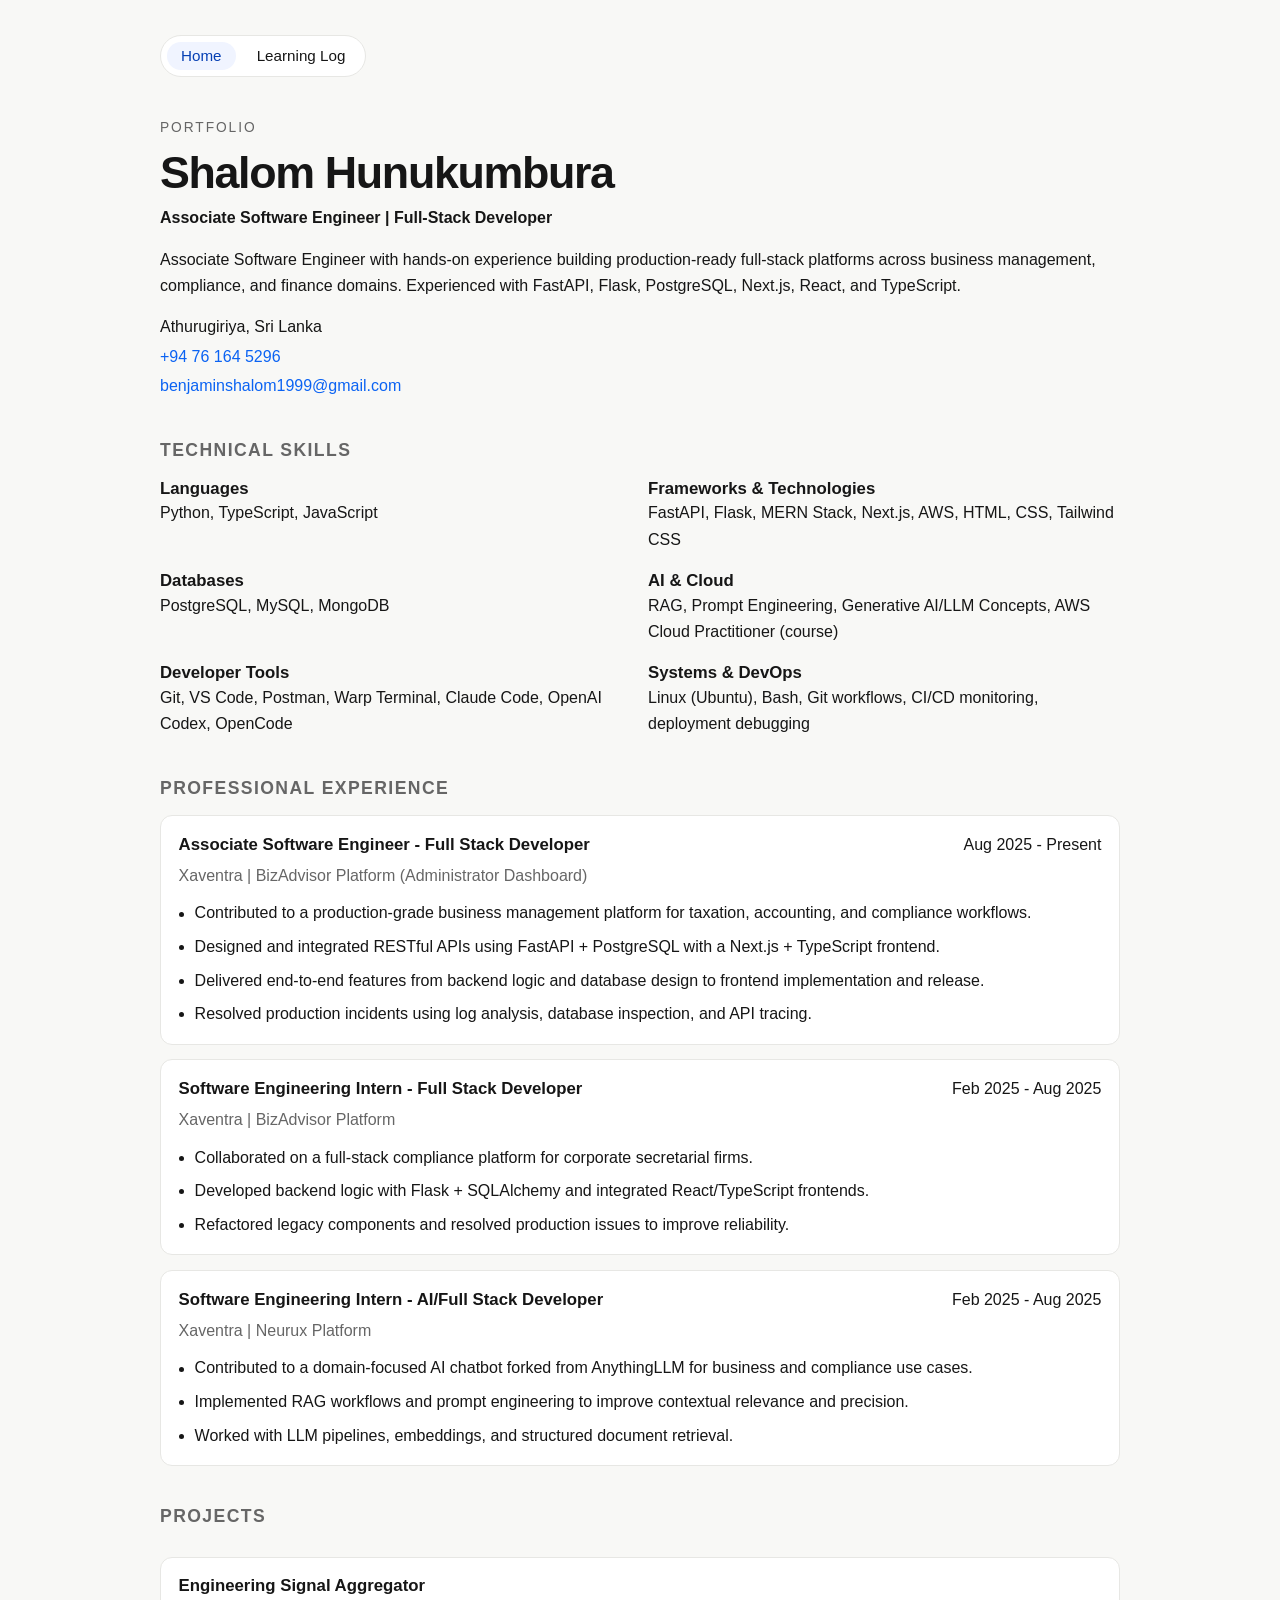
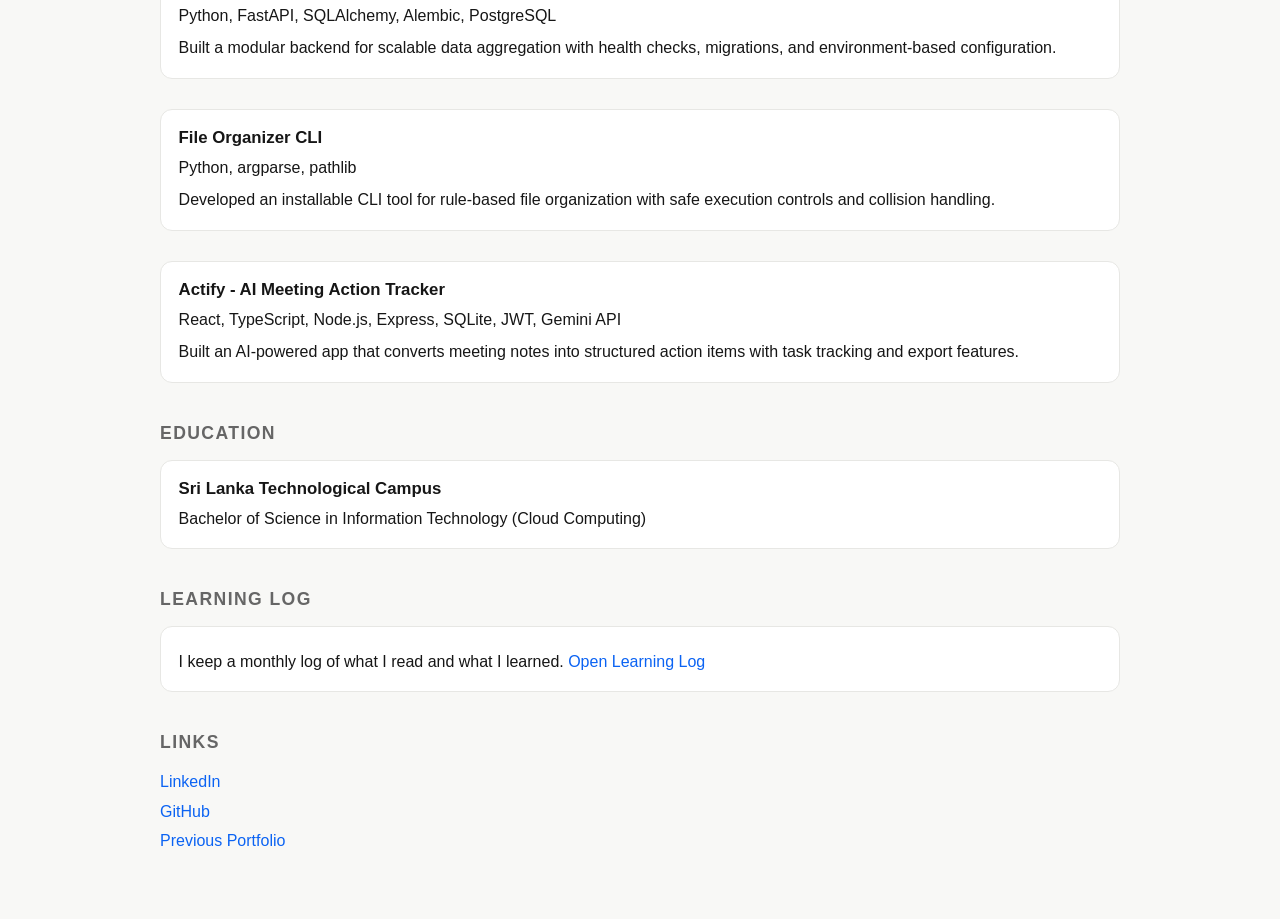
==== index.html @ 2b09c702 "adding logs" ====
<!doctype html>
<html lang="en">
  <head>
    <meta charset="UTF-8" />
    <meta name="viewport" content="width=device-width, initial-scale=1.0" />
    <title>Shalom Hunukumbura | Portfolio</title>
    <meta
      name="description"
      content="Portfolio of Shalom Hunukumbura, Associate Software Engineer focused on full-stack and AI-powered applications."
    />
    <link rel="stylesheet" href="styles.css" />
  </head>
  <body>
    <main class="container">
      <nav class="site-nav">
        <a href="index.html" aria-current="page">Home</a>
        <a href="learning-log.html">Learning Log</a>
      </nav>

      <header class="hero section">
        <p class="eyebrow">Portfolio</p>
        <h1>Shalom Hunukumbura</h1>
        <p class="subtitle">Associate Software Engineer | Full-Stack Developer</p>
        <p>
          Associate Software Engineer with hands-on experience building production-ready
          full-stack platforms across business management, compliance, and finance domains.
          Experienced with FastAPI, Flask, PostgreSQL, Next.js, React, and TypeScript.
        </p>
        <ul class="meta-list">
          <li>Athurugiriya, Sri Lanka</li>
          <li><a href="tel:+94761645296">+94 76 164 5296</a></li>
          <li><a href="mailto:benjaminshalom1999@gmail.com">benjaminshalom1999@gmail.com</a></li>
        </ul>
      </header>

      <section class="section">
        <h2>Technical Skills</h2>
        <div class="grid two-col">
          <article>
            <h3>Languages</h3>
            <p>Python, TypeScript, JavaScript</p>
          </article>
          <article>
            <h3>Frameworks & Technologies</h3>
            <p>FastAPI, Flask, MERN Stack, Next.js, AWS, HTML, CSS, Tailwind CSS</p>
          </article>
          <article>
            <h3>Databases</h3>
            <p>PostgreSQL, MySQL, MongoDB</p>
          </article>
          <article>
            <h3>AI & Cloud</h3>
            <p>RAG, Prompt Engineering, Generative AI/LLM Concepts, AWS Cloud Practitioner (course)</p>
          </article>
          <article>
            <h3>Developer Tools</h3>
            <p>Git, VS Code, Postman, Warp Terminal, Claude Code, OpenAI Codex, OpenCode</p>
          </article>
          <article>
            <h3>Systems & DevOps</h3>
            <p>Linux (Ubuntu), Bash, Git workflows, CI/CD monitoring, deployment debugging</p>
          </article>
        </div>
      </section>

      <section class="section">
        <h2>Professional Experience</h2>

        <article class="card">
          <div class="card-head">
            <h3>Associate Software Engineer - Full Stack Developer</h3>
            <p>Aug 2025 - Present</p>
          </div>
          <p class="company">Xaventra | BizAdvisor Platform (Administrator Dashboard)</p>
          <ul>
            <li>Contributed to a production-grade business management platform for taxation, accounting, and compliance workflows.</li>
            <li>Designed and integrated RESTful APIs using FastAPI + PostgreSQL with a Next.js + TypeScript frontend.</li>
            <li>Delivered end-to-end features from backend logic and database design to frontend implementation and release.</li>
            <li>Resolved production incidents using log analysis, database inspection, and API tracing.</li>
          </ul>
        </article>

        <article class="card">
          <div class="card-head">
            <h3>Software Engineering Intern - Full Stack Developer</h3>
            <p>Feb 2025 - Aug 2025</p>
          </div>
          <p class="company">Xaventra | BizAdvisor Platform</p>
          <ul>
            <li>Collaborated on a full-stack compliance platform for corporate secretarial firms.</li>
            <li>Developed backend logic with Flask + SQLAlchemy and integrated React/TypeScript frontends.</li>
            <li>Refactored legacy components and resolved production issues to improve reliability.</li>
          </ul>
        </article>

        <article class="card">
          <div class="card-head">
            <h3>Software Engineering Intern - AI/Full Stack Developer</h3>
            <p>Feb 2025 - Aug 2025</p>
          </div>
          <p class="company">Xaventra | Neurux Platform</p>
          <ul>
            <li>Contributed to a domain-focused AI chatbot forked from AnythingLLM for business and compliance use cases.</li>
            <li>Implemented RAG workflows and prompt engineering to improve contextual relevance and precision.</li>
            <li>Worked with LLM pipelines, embeddings, and structured document retrieval.</li>
          </ul>
        </article>
      </section>

      <section class="section">
        <h2>Projects</h2>
        <div class="card-grid">
          <article class="card compact">
            <h3>Engineering Signal Aggregator</h3>
            <p>Python, FastAPI, SQLAlchemy, Alembic, PostgreSQL</p>
            <p>Built a modular backend for scalable data aggregation with health checks, migrations, and environment-based configuration.</p>
          </article>
          <article class="card compact">
            <h3>File Organizer CLI</h3>
            <p>Python, argparse, pathlib</p>
            <p>Developed an installable CLI tool for rule-based file organization with safe execution controls and collision handling.</p>
          </article>
          <article class="card compact">
            <h3>Actify - AI Meeting Action Tracker</h3>
            <p>React, TypeScript, Node.js, Express, SQLite, JWT, Gemini API</p>
            <p>Built an AI-powered app that converts meeting notes into structured action items with task tracking and export features.</p>
          </article>
        </div>
      </section>

      <section class="section">
        <h2>Education</h2>
        <article class="card compact">
          <h3>Sri Lanka Technological Campus</h3>
          <p>Bachelor of Science in Information Technology (Cloud Computing)</p>
        </article>
      </section>

      <section class="section">
        <h2>Learning Log</h2>
        <article class="card compact">
          <p>
            I keep a monthly log of what I read and what I learned.
            <a href="learning-log.html">Open Learning Log</a>
          </p>
        </article>
      </section>

      <section class="section">
        <h2>Links</h2>
        <ul class="link-list">
          <li><a href="http://linkedin.com/in/shunukumbura" target="_blank" rel="noopener noreferrer">LinkedIn</a></li>
          <li><a href="https://github.com/ShalomHunukumbura" target="_blank" rel="noopener noreferrer">GitHub</a></li>
          <li><a href="https://portfolio-shalom-dev-wcz9.vercel.app/" target="_blank" rel="noopener noreferrer">Previous Portfolio</a></li>
        </ul>
      </section>
    </main>
  </body>
</html>
---- styles.css ----
:root {
  --bg: #f8f8f6;
  --surface: #ffffff;
  --text: #161616;
  --muted: #666666;
  --line: #e7e7e4;
  --accent: #0b63f3;
}

* {
  box-sizing: border-box;
}

html,
body {
  margin: 0;
  padding: 0;
  font-family: "Segoe UI", "Helvetica Neue", Arial, sans-serif;
  background: var(--bg);
  color: var(--text);
}

.container {
  width: min(960px, 92vw);
  margin: 0 auto;
  padding: 2.2rem 0 4rem;
}

.site-nav {
  display: flex;
  gap: 0.4rem;
  border: 1px solid var(--line);
  background: var(--surface);
  padding: 0.35rem;
  border-radius: 999px;
  width: fit-content;
}

.site-nav a {
  color: var(--text);
  text-decoration: none;
  font-size: 0.95rem;
  padding: 0.35rem 0.9rem;
  border-radius: 999px;
}

.site-nav a[aria-current="page"] {
  background: #f0f4ff;
  color: #053fb4;
}

.section {
  margin-top: 2.5rem;
}

h1,
h2,
h3,
p,
ul {
  margin: 0;
}

h1 {
  font-size: clamp(1.8rem, 4.5vw, 2.8rem);
  letter-spacing: -0.03em;
}

h2 {
  font-size: 1.1rem;
  text-transform: uppercase;
  letter-spacing: 0.08em;
  color: var(--muted);
  margin-bottom: 1rem;
}

h3 {
  font-size: 1.05rem;
  line-height: 1.4;
}

p,
li {
  font-size: 1rem;
  line-height: 1.65;
}

a {
  color: var(--accent);
  text-decoration: none;
}

a:hover {
  text-decoration: underline;
}

.eyebrow {
  font-size: 0.86rem;
  text-transform: uppercase;
  letter-spacing: 0.14em;
  color: var(--muted);
  margin-bottom: 0.5rem;
}

.subtitle {
  font-weight: 600;
  margin-top: 0.4rem;
  margin-bottom: 1rem;
}

.meta-list,
.link-list,
.card ul {
  list-style: none;
  padding: 0;
  margin-top: 0.9rem;
}

.meta-list li,
.link-list li {
  margin-top: 0.2rem;
}

.grid {
  display: grid;
  gap: 1rem;
}

.two-col {
  grid-template-columns: repeat(2, minmax(0, 1fr));
}

.card-grid {
  display: grid;
  gap: 1rem;
}

.card {
  background: var(--surface);
  border: 1px solid var(--line);
  border-radius: 12px;
  padding: 1rem 1.1rem;
  margin-top: 0.9rem;
}

.card.compact p {
  margin-top: 0.35rem;
}

.card-head {
  display: flex;
  justify-content: space-between;
  gap: 1rem;
  align-items: baseline;
  flex-wrap: wrap;
}

.company {
  color: var(--muted);
  margin-top: 0.3rem;
}

.card ul {
  margin-top: 0.7rem;
}

.card li {
  position: relative;
  padding-left: 1rem;
  margin-top: 0.45rem;
}

.card li::before {
  content: "";
  width: 5px;
  height: 5px;
  border-radius: 50%;
  background: var(--text);
  position: absolute;
  left: 0;
  top: 0.7em;
}

.log-block {
  margin-top: 0.8rem;
}

.log-title {
  color: var(--muted);
  font-size: 0.92rem;
  letter-spacing: 0.03em;
  text-transform: uppercase;
}

.log-list {
  margin-top: 0.4rem;
  list-style: none;
  padding: 0;
}

.log-list li {
  margin-top: 0.4rem;
}

@media (max-width: 700px) {
  .container {
    padding-top: 1.5rem;
  }

  .two-col {
    grid-template-columns: 1fr;
  }

  .card-head {
    flex-direction: column;
    gap: 0.2rem;
  }

  .site-nav {
    width: 100%;
    border-radius: 12px;
  }

  .site-nav a {
    width: 100%;
    text-align: center;
  }
}
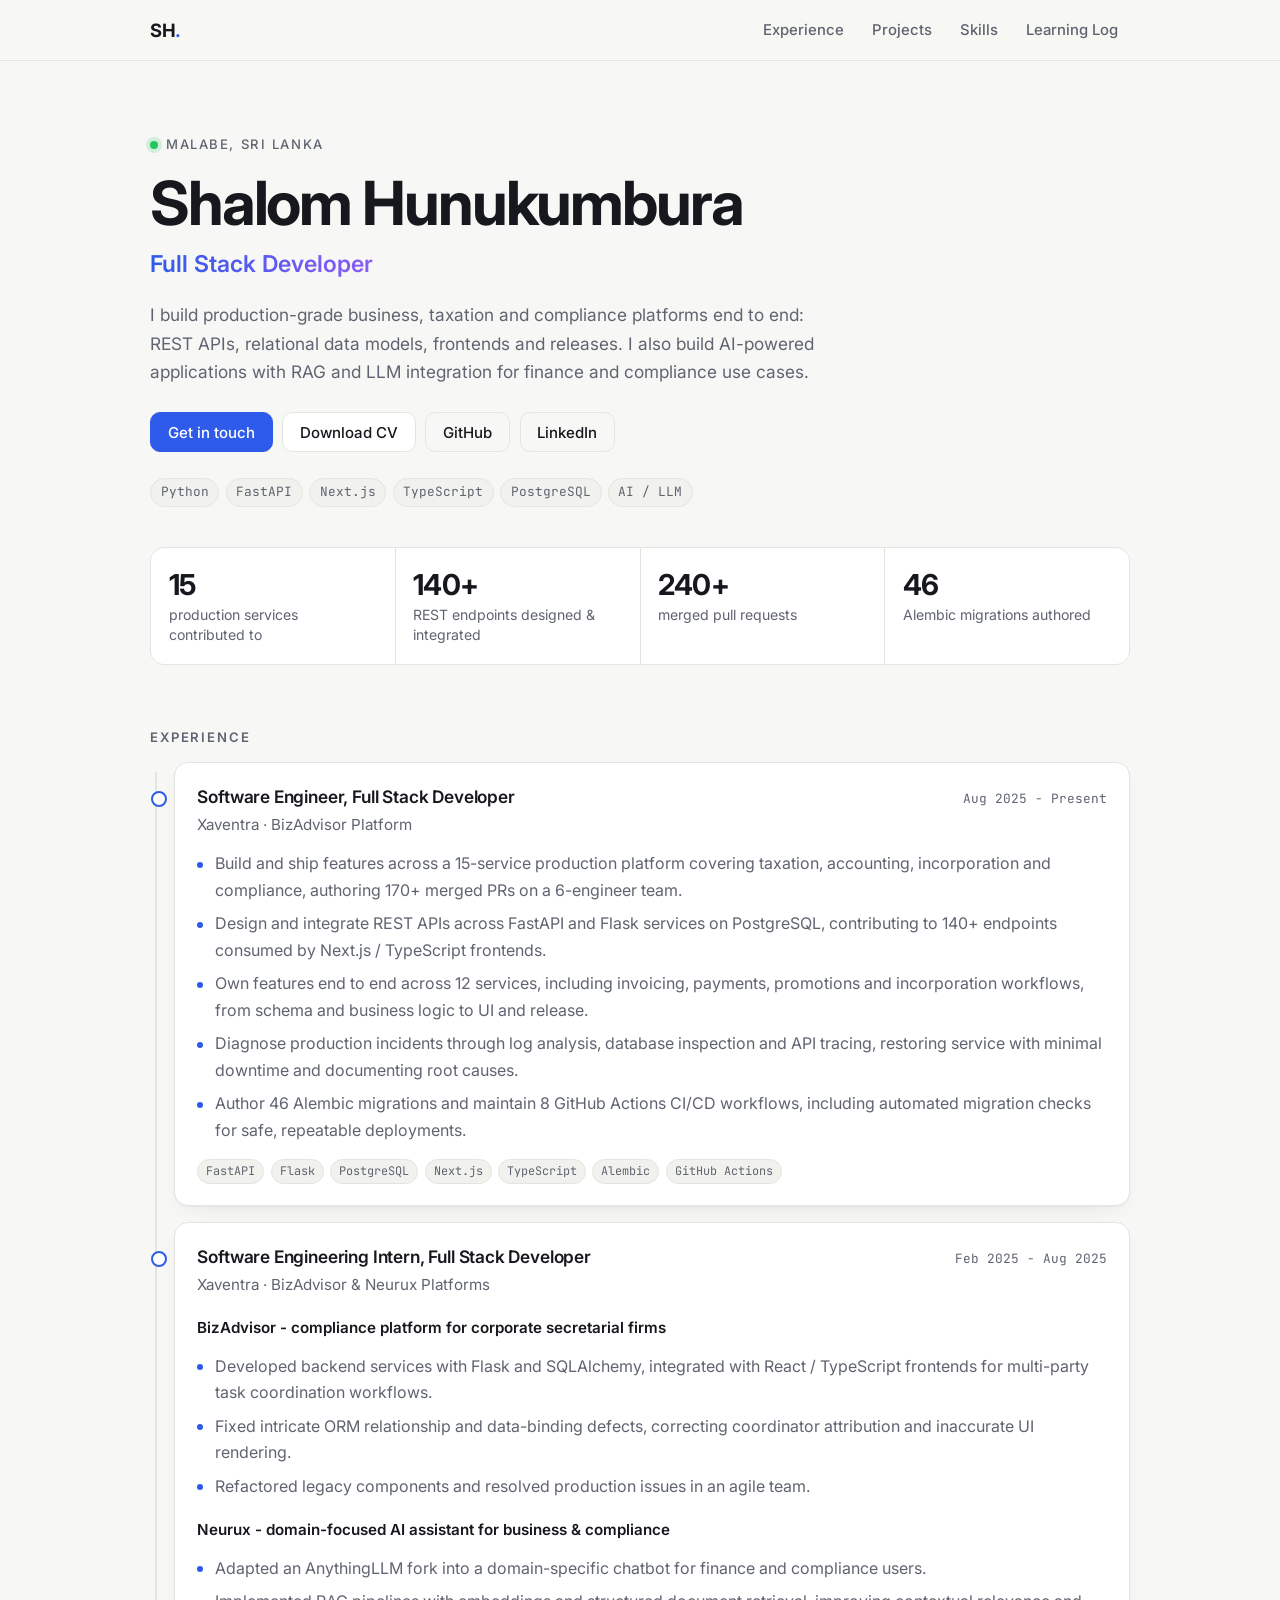
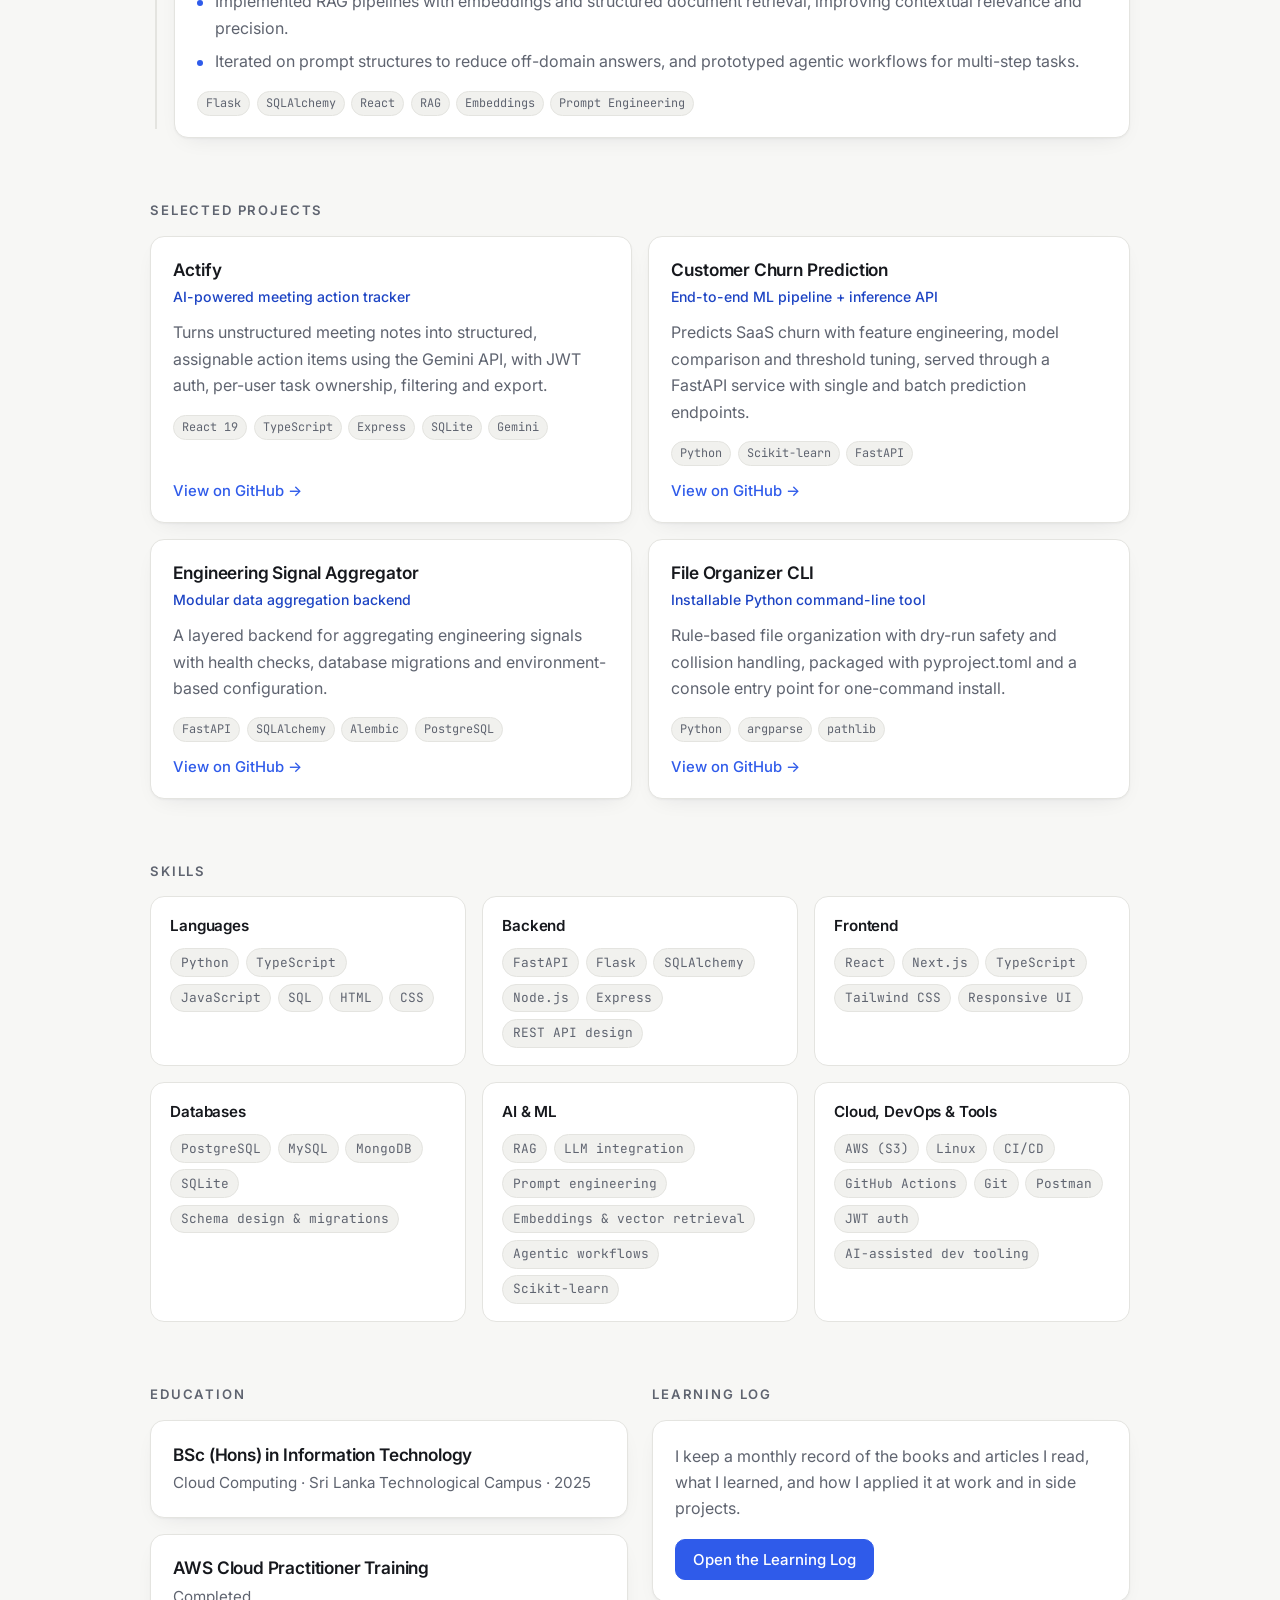
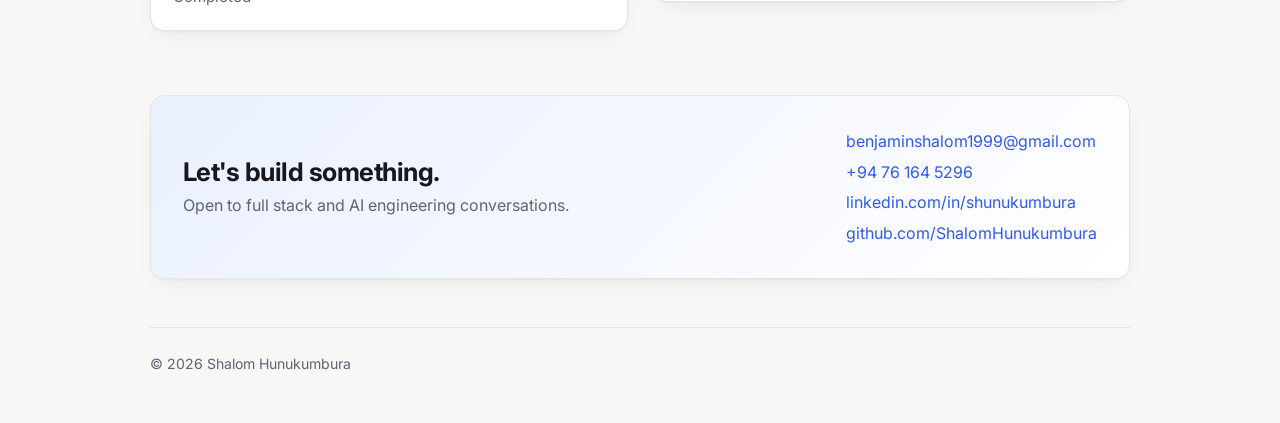
==== commit 05503de8: "Redesign portfolio, update CV details and learning log" ====
--- a/index.html
+++ b/index.html
@@ -3,157 +3,231 @@
   <head>
     <meta charset="UTF-8" />
     <meta name="viewport" content="width=device-width, initial-scale=1.0" />
-    <title>Shalom Hunukumbura | Portfolio</title>
+    <title>Shalom Hunukumbura | Full Stack Developer</title>
     <meta
       name="description"
-      content="Portfolio of Shalom Hunukumbura, Associate Software Engineer focused on full-stack and AI-powered applications."
+      content="Portfolio of Shalom Hunukumbura, Full Stack Developer building production platforms and AI-powered applications with Python, FastAPI, Next.js and TypeScript."
+    />
+    <link rel="preconnect" href="https://fonts.googleapis.com" />
+    <link rel="preconnect" href="https://fonts.gstatic.com" crossorigin />
+    <link
+      href="https://fonts.googleapis.com/css2?family=Inter:wght@400;500;600;700&family=JetBrains+Mono:wght@400;500&display=swap"
+      rel="stylesheet"
     />
     <link rel="stylesheet" href="styles.css" />
   </head>
   <body>
+    <header class="topbar">
+      <div class="container topbar-inner">
+        <a class="brand" href="index.html">SH<span>.</span></a>
+        <nav class="site-nav" aria-label="Primary">
+          <a href="#experience">Experience</a>
+          <a href="#projects">Projects</a>
+          <a href="#skills">Skills</a>
+          <a href="learning-log.html">Learning Log</a>
+        </nav>
+      </div>
+    </header>
+
     <main class="container">
-      <nav class="site-nav">
-        <a href="index.html" aria-current="page">Home</a>
-        <a href="learning-log.html">Learning Log</a>
-      </nav>
-
-      <header class="hero section">
-        <p class="eyebrow">Portfolio</p>
+      <section class="hero">
+        <p class="eyebrow"><span class="status-dot" aria-hidden="true"></span>Malabe, Sri Lanka</p>
         <h1>Shalom Hunukumbura</h1>
-        <p class="subtitle">Associate Software Engineer | Full-Stack Developer</p>
-        <p>
-          Associate Software Engineer with hands-on experience building production-ready
-          full-stack platforms across business management, compliance, and finance domains.
-          Experienced with FastAPI, Flask, PostgreSQL, Next.js, React, and TypeScript.
+        <p class="role">Full Stack Developer</p>
+        <p class="lead">
+          I build production-grade business, taxation and compliance platforms end to end:
+          REST APIs, relational data models, frontends and releases. I also build AI-powered
+          applications with RAG and LLM integration for finance and compliance use cases.
         </p>
-        <ul class="meta-list">
-          <li>Athurugiriya, Sri Lanka</li>
+        <div class="hero-actions">
+          <a class="btn btn-primary" href="mailto:benjaminshalom1999@gmail.com">Get in touch</a>
+          <a class="btn" href="shalom_hunukumbura_resume.pdf" target="_blank" rel="noopener">Download CV</a>
+          <a class="btn btn-ghost" href="https://github.com/ShalomHunukumbura" target="_blank" rel="noopener noreferrer">GitHub</a>
+          <a class="btn btn-ghost" href="https://linkedin.com/in/shunukumbura" target="_blank" rel="noopener noreferrer">LinkedIn</a>
+        </div>
+        <ul class="tag-list hero-stack" aria-label="Core stack">
+          <li>Python</li>
+          <li>FastAPI</li>
+          <li>Next.js</li>
+          <li>TypeScript</li>
+          <li>PostgreSQL</li>
+          <li>AI / LLM</li>
+        </ul>
+      </section>
+
+      <section class="stats" aria-label="Highlights">
+        <div class="stat"><strong>15</strong><span>production services contributed to</span></div>
+        <div class="stat"><strong>140+</strong><span>REST endpoints designed &amp; integrated</span></div>
+        <div class="stat"><strong>240+</strong><span>merged pull requests</span></div>
+        <div class="stat"><strong>46</strong><span>Alembic migrations authored</span></div>
+      </section>
+
+      <section class="section" id="experience">
+        <h2 class="section-title">Experience</h2>
+
+        <div class="timeline">
+          <article class="card timeline-item">
+            <div class="card-head">
+              <div>
+                <h3>Software Engineer, Full Stack Developer</h3>
+                <p class="company">Xaventra · BizAdvisor Platform</p>
+              </div>
+              <p class="date">Aug 2025 - Present</p>
+            </div>
+            <ul class="bullets">
+              <li>Build and ship features across a 15-service production platform covering taxation, accounting, incorporation and compliance, authoring 170+ merged PRs on a 6-engineer team.</li>
+              <li>Design and integrate REST APIs across FastAPI and Flask services on PostgreSQL, contributing to 140+ endpoints consumed by Next.js / TypeScript frontends.</li>
+              <li>Own features end to end across 12 services, including invoicing, payments, promotions and incorporation workflows, from schema and business logic to UI and release.</li>
+              <li>Diagnose production incidents through log analysis, database inspection and API tracing, restoring service with minimal downtime and documenting root causes.</li>
+              <li>Author 46 Alembic migrations and maintain 8 GitHub Actions CI/CD workflows, including automated migration checks for safe, repeatable deployments.</li>
+            </ul>
+            <ul class="tag-list small">
+              <li>FastAPI</li><li>Flask</li><li>PostgreSQL</li><li>Next.js</li><li>TypeScript</li><li>Alembic</li><li>GitHub Actions</li>
+            </ul>
+          </article>
+
+          <article class="card timeline-item">
+            <div class="card-head">
+              <div>
+                <h3>Software Engineering Intern, Full Stack Developer</h3>
+                <p class="company">Xaventra · BizAdvisor &amp; Neurux Platforms</p>
+              </div>
+              <p class="date">Feb 2025 - Aug 2025</p>
+            </div>
+            <p class="sub-head">BizAdvisor - compliance platform for corporate secretarial firms</p>
+            <ul class="bullets">
+              <li>Developed backend services with Flask and SQLAlchemy, integrated with React / TypeScript frontends for multi-party task coordination workflows.</li>
+              <li>Fixed intricate ORM relationship and data-binding defects, correcting coordinator attribution and inaccurate UI rendering.</li>
+              <li>Refactored legacy components and resolved production issues in an agile team.</li>
+            </ul>
+            <p class="sub-head">Neurux - domain-focused AI assistant for business &amp; compliance</p>
+            <ul class="bullets">
+              <li>Adapted an AnythingLLM fork into a domain-specific chatbot for finance and compliance users.</li>
+              <li>Implemented RAG pipelines with embeddings and structured document retrieval, improving contextual relevance and precision.</li>
+              <li>Iterated on prompt structures to reduce off-domain answers, and prototyped agentic workflows for multi-step tasks.</li>
+            </ul>
+            <ul class="tag-list small">
+              <li>Flask</li><li>SQLAlchemy</li><li>React</li><li>RAG</li><li>Embeddings</li><li>Prompt Engineering</li>
+            </ul>
+          </article>
+        </div>
+      </section>
+
+      <section class="section" id="projects">
+        <h2 class="section-title">Selected Projects</h2>
+        <div class="project-grid">
+          <article class="card project">
+            <h3>Actify</h3>
+            <p class="project-kicker">AI-powered meeting action tracker</p>
+            <p>Turns unstructured meeting notes into structured, assignable action items using the Gemini API, with JWT auth, per-user task ownership, filtering and export.</p>
+            <ul class="tag-list small">
+              <li>React 19</li><li>TypeScript</li><li>Express</li><li>SQLite</li><li>Gemini</li>
+            </ul>
+            <a class="project-link" href="https://github.com/ShalomHunukumbura/actify" target="_blank" rel="noopener noreferrer">View on GitHub →</a>
+          </article>
+
+          <article class="card project">
+            <h3>Customer Churn Prediction</h3>
+            <p class="project-kicker">End-to-end ML pipeline + inference API</p>
+            <p>Predicts SaaS churn with feature engineering, model comparison and threshold tuning, served through a FastAPI service with single and batch prediction endpoints.</p>
+            <ul class="tag-list small">
+              <li>Python</li><li>Scikit-learn</li><li>FastAPI</li>
+            </ul>
+            <a class="project-link" href="https://github.com/ShalomHunukumbura/customer-churn-prediction" target="_blank" rel="noopener noreferrer">View on GitHub →</a>
+          </article>
+
+          <article class="card project">
+            <h3>Engineering Signal Aggregator</h3>
+            <p class="project-kicker">Modular data aggregation backend</p>
+            <p>A layered backend for aggregating engineering signals with health checks, database migrations and environment-based configuration.</p>
+            <ul class="tag-list small">
+              <li>FastAPI</li><li>SQLAlchemy</li><li>Alembic</li><li>PostgreSQL</li>
+            </ul>
+            <a class="project-link" href="https://github.com/ShalomHunukumbura/engineering-signal-aggregator" target="_blank" rel="noopener noreferrer">View on GitHub →</a>
+          </article>
+
+          <article class="card project">
+            <h3>File Organizer CLI</h3>
+            <p class="project-kicker">Installable Python command-line tool</p>
+            <p>Rule-based file organization with dry-run safety and collision handling, packaged with pyproject.toml and a console entry point for one-command install.</p>
+            <ul class="tag-list small">
+              <li>Python</li><li>argparse</li><li>pathlib</li>
+            </ul>
+            <a class="project-link" href="https://github.com/ShalomHunukumbura/file-organizer" target="_blank" rel="noopener noreferrer">View on GitHub →</a>
+          </article>
+        </div>
+      </section>
+
+      <section class="section" id="skills">
+        <h2 class="section-title">Skills</h2>
+        <div class="skills-grid">
+          <div class="skill-group">
+            <h3>Languages</h3>
+            <ul class="tag-list"><li>Python</li><li>TypeScript</li><li>JavaScript</li><li>SQL</li><li>HTML</li><li>CSS</li></ul>
+          </div>
+          <div class="skill-group">
+            <h3>Backend</h3>
+            <ul class="tag-list"><li>FastAPI</li><li>Flask</li><li>SQLAlchemy</li><li>Node.js</li><li>Express</li><li>REST API design</li></ul>
+          </div>
+          <div class="skill-group">
+            <h3>Frontend</h3>
+            <ul class="tag-list"><li>React</li><li>Next.js</li><li>TypeScript</li><li>Tailwind CSS</li><li>Responsive UI</li></ul>
+          </div>
+          <div class="skill-group">
+            <h3>Databases</h3>
+            <ul class="tag-list"><li>PostgreSQL</li><li>MySQL</li><li>MongoDB</li><li>SQLite</li><li>Schema design &amp; migrations</li></ul>
+          </div>
+          <div class="skill-group">
+            <h3>AI &amp; ML</h3>
+            <ul class="tag-list"><li>RAG</li><li>LLM integration</li><li>Prompt engineering</li><li>Embeddings &amp; vector retrieval</li><li>Agentic workflows</li><li>Scikit-learn</li></ul>
+          </div>
+          <div class="skill-group">
+            <h3>Cloud, DevOps &amp; Tools</h3>
+            <ul class="tag-list"><li>AWS (S3)</li><li>Linux</li><li>CI/CD</li><li>GitHub Actions</li><li>Git</li><li>Postman</li><li>JWT auth</li><li>AI-assisted dev tooling</li></ul>
+          </div>
+        </div>
+      </section>
+
+      <section class="section two-up">
+        <div>
+          <h2 class="section-title">Education</h2>
+          <article class="card">
+            <h3>BSc (Hons) in Information Technology</h3>
+            <p class="company">Cloud Computing · Sri Lanka Technological Campus · 2025</p>
+          </article>
+          <article class="card">
+            <h3>AWS Cloud Practitioner Training</h3>
+            <p class="company">Completed</p>
+          </article>
+        </div>
+        <div>
+          <h2 class="section-title">Learning Log</h2>
+          <article class="card callout">
+            <p>
+              I keep a monthly record of the books and articles I read, what I learned,
+              and how I applied it at work and in side projects.
+            </p>
+            <a class="btn btn-primary" href="learning-log.html">Open the Learning Log</a>
+          </article>
+        </div>
+      </section>
+
+      <section class="section contact card" id="contact">
+        <div>
+          <h2>Let's build something.</h2>
+          <p>Open to full stack and AI engineering conversations.</p>
+        </div>
+        <ul class="contact-list">
+          <li><a href="mailto:benjaminshalom1999@gmail.com">benjaminshalom1999@gmail.com</a></li>
           <li><a href="tel:+94761645296">+94 76 164 5296</a></li>
-          <li><a href="mailto:benjaminshalom1999@gmail.com">benjaminshalom1999@gmail.com</a></li>
+          <li><a href="https://linkedin.com/in/shunukumbura" target="_blank" rel="noopener noreferrer">linkedin.com/in/shunukumbura</a></li>
+          <li><a href="https://github.com/ShalomHunukumbura" target="_blank" rel="noopener noreferrer">github.com/ShalomHunukumbura</a></li>
         </ul>
-      </header>
-
-      <section class="section">
-        <h2>Technical Skills</h2>
-        <div class="grid two-col">
-          <article>
-            <h3>Languages</h3>
-            <p>Python, TypeScript, JavaScript</p>
-          </article>
-          <article>
-            <h3>Frameworks & Technologies</h3>
-            <p>FastAPI, Flask, MERN Stack, Next.js, AWS, HTML, CSS, Tailwind CSS</p>
-          </article>
-          <article>
-            <h3>Databases</h3>
-            <p>PostgreSQL, MySQL, MongoDB</p>
-          </article>
-          <article>
-            <h3>AI & Cloud</h3>
-            <p>RAG, Prompt Engineering, Generative AI/LLM Concepts, AWS Cloud Practitioner (course)</p>
-          </article>
-          <article>
-            <h3>Developer Tools</h3>
-            <p>Git, VS Code, Postman, Warp Terminal, Claude Code, OpenAI Codex, OpenCode</p>
-          </article>
-          <article>
-            <h3>Systems & DevOps</h3>
-            <p>Linux (Ubuntu), Bash, Git workflows, CI/CD monitoring, deployment debugging</p>
-          </article>
-        </div>
-      </section>
-
-      <section class="section">
-        <h2>Professional Experience</h2>
-
-        <article class="card">
-          <div class="card-head">
-            <h3>Associate Software Engineer - Full Stack Developer</h3>
-            <p>Aug 2025 - Present</p>
-          </div>
-          <p class="company">Xaventra | BizAdvisor Platform (Administrator Dashboard)</p>
-          <ul>
-            <li>Contributed to a production-grade business management platform for taxation, accounting, and compliance workflows.</li>
-            <li>Designed and integrated RESTful APIs using FastAPI + PostgreSQL with a Next.js + TypeScript frontend.</li>
-            <li>Delivered end-to-end features from backend logic and database design to frontend implementation and release.</li>
-            <li>Resolved production incidents using log analysis, database inspection, and API tracing.</li>
-          </ul>
-        </article>
-
-        <article class="card">
-          <div class="card-head">
-            <h3>Software Engineering Intern - Full Stack Developer</h3>
-            <p>Feb 2025 - Aug 2025</p>
-          </div>
-          <p class="company">Xaventra | BizAdvisor Platform</p>
-          <ul>
-            <li>Collaborated on a full-stack compliance platform for corporate secretarial firms.</li>
-            <li>Developed backend logic with Flask + SQLAlchemy and integrated React/TypeScript frontends.</li>
-            <li>Refactored legacy components and resolved production issues to improve reliability.</li>
-          </ul>
-        </article>
-
-        <article class="card">
-          <div class="card-head">
-            <h3>Software Engineering Intern - AI/Full Stack Developer</h3>
-            <p>Feb 2025 - Aug 2025</p>
-          </div>
-          <p class="company">Xaventra | Neurux Platform</p>
-          <ul>
-            <li>Contributed to a domain-focused AI chatbot forked from AnythingLLM for business and compliance use cases.</li>
-            <li>Implemented RAG workflows and prompt engineering to improve contextual relevance and precision.</li>
-            <li>Worked with LLM pipelines, embeddings, and structured document retrieval.</li>
-          </ul>
-        </article>
-      </section>
-
-      <section class="section">
-        <h2>Projects</h2>
-        <div class="card-grid">
-          <article class="card compact">
-            <h3>Engineering Signal Aggregator</h3>
-            <p>Python, FastAPI, SQLAlchemy, Alembic, PostgreSQL</p>
-            <p>Built a modular backend for scalable data aggregation with health checks, migrations, and environment-based configuration.</p>
-          </article>
-          <article class="card compact">
-            <h3>File Organizer CLI</h3>
-            <p>Python, argparse, pathlib</p>
-            <p>Developed an installable CLI tool for rule-based file organization with safe execution controls and collision handling.</p>
-          </article>
-          <article class="card compact">
-            <h3>Actify - AI Meeting Action Tracker</h3>
-            <p>React, TypeScript, Node.js, Express, SQLite, JWT, Gemini API</p>
-            <p>Built an AI-powered app that converts meeting notes into structured action items with task tracking and export features.</p>
-          </article>
-        </div>
-      </section>
-
-      <section class="section">
-        <h2>Education</h2>
-        <article class="card compact">
-          <h3>Sri Lanka Technological Campus</h3>
-          <p>Bachelor of Science in Information Technology (Cloud Computing)</p>
-        </article>
-      </section>
-
-      <section class="section">
-        <h2>Learning Log</h2>
-        <article class="card compact">
-          <p>
-            I keep a monthly log of what I read and what I learned.
-            <a href="learning-log.html">Open Learning Log</a>
-          </p>
-        </article>
-      </section>
-
-      <section class="section">
-        <h2>Links</h2>
-        <ul class="link-list">
-          <li><a href="http://linkedin.com/in/shunukumbura" target="_blank" rel="noopener noreferrer">LinkedIn</a></li>
-          <li><a href="https://github.com/ShalomHunukumbura" target="_blank" rel="noopener noreferrer">GitHub</a></li>
-          <li><a href="https://portfolio-shalom-dev-wcz9.vercel.app/" target="_blank" rel="noopener noreferrer">Previous Portfolio</a></li>
-        </ul>
-      </section>
+      </section>
+
+      <footer class="footer">
+        <p>© 2026 Shalom Hunukumbura</p>
+      </footer>
     </main>
   </body>
 </html>
--- a/styles.css
+++ b/styles.css
@@ -1,56 +1,64 @@
 :root {
-  --bg: #f8f8f6;
+  --bg: #f7f7f5;
   --surface: #ffffff;
-  --text: #161616;
-  --muted: #666666;
-  --line: #e7e7e4;
-  --accent: #0b63f3;
+  --surface-2: #f1f1ee;
+  --text: #16181d;
+  --muted: #5f6470;
+  --line: #e4e4e0;
+  --accent: #2f5bea;
+  --accent-soft: #eaf0ff;
+  --accent-text: #1d44c4;
+  --success: #0f7a26;
+  --danger: #b32929;
+  --shadow: 0 1px 2px rgba(16, 24, 40, 0.04), 0 8px 24px -12px rgba(16, 24, 40, 0.12);
+  --radius: 14px;
+  --font: "Inter", "Segoe UI", "Helvetica Neue", Arial, sans-serif;
+  --mono: "JetBrains Mono", ui-monospace, SFMono-Regular, Menlo, monospace;
+}
+
+@media (prefers-color-scheme: dark) {
+  :root {
+    --bg: #0e1015;
+    --surface: #161920;
+    --surface-2: #1d212a;
+    --text: #e8eaef;
+    --muted: #9aa1ae;
+    --line: #272b35;
+    --accent: #7c9cff;
+    --accent-soft: #1c2440;
+    --accent-text: #a9bdff;
+    --success: #5fcf7a;
+    --danger: #ff7b7b;
+    --shadow: 0 1px 2px rgba(0, 0, 0, 0.3), 0 8px 24px -12px rgba(0, 0, 0, 0.5);
+  }
 }
 
 * {
   box-sizing: border-box;
+}
+
+html {
+  scroll-behavior: smooth;
+  scroll-padding-top: 5rem;
 }
 
 html,
 body {
   margin: 0;
   padding: 0;
-  font-family: "Segoe UI", "Helvetica Neue", Arial, sans-serif;
+  font-family: var(--font);
   background: var(--bg);
   color: var(--text);
+  -webkit-font-smoothing: antialiased;
 }
 
 .container {
-  width: min(960px, 92vw);
+  width: min(980px, 100% - 2rem);
   margin: 0 auto;
-  padding: 2.2rem 0 4rem;
-}
-
-.site-nav {
-  display: flex;
-  gap: 0.4rem;
-  border: 1px solid var(--line);
-  background: var(--surface);
-  padding: 0.35rem;
-  border-radius: 999px;
-  width: fit-content;
-}
-
-.site-nav a {
-  color: var(--text);
-  text-decoration: none;
-  font-size: 0.95rem;
-  padding: 0.35rem 0.9rem;
-  border-radius: 999px;
-}
-
-.site-nav a[aria-current="page"] {
-  background: #f0f4ff;
-  color: #053fb4;
-}
-
-.section {
-  margin-top: 2.5rem;
+}
+
+main.container {
+  padding-bottom: 3rem;
 }
 
 h1,
@@ -61,24 +69,6 @@
   margin: 0;
 }
 
-h1 {
-  font-size: clamp(1.8rem, 4.5vw, 2.8rem);
-  letter-spacing: -0.03em;
-}
-
-h2 {
-  font-size: 1.1rem;
-  text-transform: uppercase;
-  letter-spacing: 0.08em;
-  color: var(--muted);
-  margin-bottom: 1rem;
-}
-
-h3 {
-  font-size: 1.05rem;
-  line-height: 1.4;
-}
-
 p,
 li {
   font-size: 1rem;
@@ -94,40 +84,486 @@
   text-decoration: underline;
 }
 
+/* ---------- Top bar ---------- */
+
+.topbar {
+  position: sticky;
+  top: 0;
+  z-index: 10;
+  background: color-mix(in srgb, var(--bg) 82%, transparent);
+  backdrop-filter: blur(10px);
+  -webkit-backdrop-filter: blur(10px);
+  border-bottom: 1px solid var(--line);
+}
+
+.topbar-inner {
+  display: flex;
+  align-items: center;
+  justify-content: space-between;
+  gap: 1rem;
+  height: 3.75rem;
+}
+
+.brand {
+  font-weight: 700;
+  font-size: 1.15rem;
+  letter-spacing: -0.02em;
+  color: var(--text);
+}
+
+.brand span {
+  color: var(--accent);
+}
+
+.brand:hover {
+  text-decoration: none;
+}
+
+.site-nav {
+  display: flex;
+  gap: 0.25rem;
+  overflow-x: auto;
+}
+
+.site-nav a {
+  color: var(--muted);
+  font-size: 0.93rem;
+  font-weight: 500;
+  padding: 0.4rem 0.75rem;
+  border-radius: 999px;
+  white-space: nowrap;
+}
+
+.site-nav a:hover {
+  color: var(--text);
+  background: var(--surface-2);
+  text-decoration: none;
+}
+
+.site-nav a[aria-current="page"] {
+  background: var(--accent-soft);
+  color: var(--accent-text);
+}
+
+/* ---------- Hero ---------- */
+
+.hero {
+  padding: 4.5rem 0 2.5rem;
+}
+
 .eyebrow {
-  font-size: 0.86rem;
+  display: inline-flex;
+  align-items: center;
+  gap: 0.5rem;
+  font-size: 0.82rem;
+  font-weight: 500;
+  text-transform: uppercase;
+  letter-spacing: 0.12em;
+  color: var(--muted);
+  margin-bottom: 1rem;
+}
+
+.status-dot {
+  width: 8px;
+  height: 8px;
+  border-radius: 50%;
+  background: #22c55e;
+  box-shadow: 0 0 0 4px rgba(34, 197, 94, 0.18);
+}
+
+h1 {
+  font-size: clamp(2.3rem, 6vw, 3.8rem);
+  line-height: 1.05;
+  letter-spacing: -0.035em;
+  font-weight: 700;
+}
+
+.role {
+  font-size: clamp(1.15rem, 2.4vw, 1.45rem);
+  font-weight: 600;
+  margin-top: 0.6rem;
+  background: linear-gradient(90deg, var(--accent), #8b5cf6);
+  -webkit-background-clip: text;
+  background-clip: text;
+  color: transparent;
+  width: fit-content;
+}
+
+.lead {
+  max-width: 62ch;
+  margin-top: 1.1rem;
+  color: var(--muted);
+  font-size: 1.08rem;
+}
+
+.subtitle {
+  font-weight: 600;
+  margin-top: 0.5rem;
+  margin-bottom: 0.8rem;
+}
+
+.hero-actions {
+  display: flex;
+  flex-wrap: wrap;
+  gap: 0.6rem;
+  margin-top: 1.6rem;
+}
+
+.hero-stack {
+  margin-top: 1.6rem;
+}
+
+/* ---------- Buttons ---------- */
+
+.btn {
+  display: inline-flex;
+  align-items: center;
+  justify-content: center;
+  font: inherit;
+  font-size: 0.94rem;
+  font-weight: 500;
+  padding: 0.6rem 1.05rem;
+  border-radius: 10px;
+  border: 1px solid var(--line);
+  background: var(--surface);
+  color: var(--text);
+  cursor: pointer;
+  transition: transform 0.15s ease, border-color 0.15s ease, background 0.15s ease;
+}
+
+.btn:hover {
+  text-decoration: none;
+  border-color: var(--accent);
+  transform: translateY(-1px);
+}
+
+.btn-primary {
+  background: var(--accent);
+  border-color: var(--accent);
+  color: #fff;
+}
+
+@media (prefers-color-scheme: dark) {
+  .btn-primary {
+    color: #0e1015;
+  }
+}
+
+.btn-ghost {
+  background: transparent;
+}
+
+/* ---------- Tags ---------- */
+
+.tag-list {
+  list-style: none;
+  padding: 0;
+  display: flex;
+  flex-wrap: wrap;
+  gap: 0.4rem;
+}
+
+.tag-list li {
+  font-family: var(--mono);
+  font-size: 0.8rem;
+  line-height: 1.4;
+  padding: 0.28rem 0.6rem;
+  border-radius: 999px;
+  background: var(--surface-2);
+  border: 1px solid var(--line);
+  color: var(--muted);
+}
+
+.tag-list.small {
+  margin-top: 1rem;
+}
+
+.tag-list.small li {
+  font-size: 0.74rem;
+  padding: 0.2rem 0.5rem;
+}
+
+/* ---------- Stats ---------- */
+
+.stats {
+  display: grid;
+  grid-template-columns: repeat(4, minmax(0, 1fr));
+  gap: 1px;
+  background: var(--line);
+  border: 1px solid var(--line);
+  border-radius: var(--radius);
+  overflow: hidden;
+}
+
+.stat {
+  background: var(--surface);
+  padding: 1.2rem 1.1rem;
+  display: flex;
+  flex-direction: column;
+  gap: 0.2rem;
+}
+
+.stat strong {
+  font-size: 1.8rem;
+  letter-spacing: -0.03em;
+}
+
+.stat span {
+  color: var(--muted);
+  font-size: 0.88rem;
+  line-height: 1.4;
+}
+
+/* ---------- Sections & cards ---------- */
+
+.section {
+  margin-top: 4rem;
+}
+
+.section-title,
+.section > h2 {
+  font-size: 0.82rem;
+  font-weight: 600;
   text-transform: uppercase;
   letter-spacing: 0.14em;
   color: var(--muted);
-  margin-bottom: 0.5rem;
-}
-
-.subtitle {
+  margin-bottom: 1.1rem;
+}
+
+h3 {
+  font-size: 1.08rem;
+  line-height: 1.4;
   font-weight: 600;
-  margin-top: 0.4rem;
-  margin-bottom: 1rem;
-}
-
-.meta-list,
-.link-list,
-.card ul {
+  letter-spacing: -0.01em;
+}
+
+.card {
+  background: var(--surface);
+  border: 1px solid var(--line);
+  border-radius: var(--radius);
+  padding: 1.35rem 1.4rem;
+  box-shadow: var(--shadow);
+}
+
+.card + .card {
+  margin-top: 1rem;
+}
+
+.card.compact p {
+  margin-top: 0.35rem;
+}
+
+.card-head {
+  display: flex;
+  justify-content: space-between;
+  gap: 1rem;
+  align-items: flex-start;
+}
+
+.company {
+  color: var(--muted);
+  margin-top: 0.2rem;
+  font-size: 0.95rem;
+}
+
+.date {
+  font-family: var(--mono);
+  font-size: 0.8rem;
+  color: var(--muted);
+  white-space: nowrap;
+  padding-top: 0.2rem;
+}
+
+.sub-head {
+  margin-top: 1.1rem;
+  font-weight: 600;
+  font-size: 0.95rem;
+}
+
+.bullets {
   list-style: none;
   padding: 0;
-  margin-top: 0.9rem;
-}
-
-.meta-list li,
-.link-list li {
-  margin-top: 0.2rem;
-}
-
-.grid {
+  margin-top: 0.8rem;
+}
+
+.bullets li {
+  position: relative;
+  padding-left: 1.1rem;
+  margin-top: 0.45rem;
+  color: var(--muted);
+}
+
+.bullets li::before {
+  content: "";
+  position: absolute;
+  left: 0;
+  top: 0.72em;
+  width: 6px;
+  height: 6px;
+  border-radius: 50%;
+  background: var(--accent);
+}
+
+/* Timeline */
+
+.timeline {
+  position: relative;
+  padding-left: 1.5rem;
+}
+
+.timeline::before {
+  content: "";
+  position: absolute;
+  left: 0.3rem;
+  top: 0.6rem;
+  bottom: 0.6rem;
+  width: 2px;
+  background: var(--line);
+}
+
+.timeline-item {
+  position: relative;
+}
+
+.timeline-item::before {
+  content: "";
+  position: absolute;
+  left: calc(-1.5rem + 0.3rem - 5px);
+  top: 1.7rem;
+  width: 12px;
+  height: 12px;
+  border-radius: 50%;
+  background: var(--surface);
+  border: 2px solid var(--accent);
+}
+
+/* Projects */
+
+.project-grid {
   display: grid;
+  grid-template-columns: repeat(2, minmax(0, 1fr));
   gap: 1rem;
 }
 
-.two-col {
+.project-grid .card + .card {
+  margin-top: 0;
+}
+
+.project {
+  display: flex;
+  flex-direction: column;
+  transition: transform 0.18s ease, border-color 0.18s ease;
+}
+
+.project:hover {
+  transform: translateY(-3px);
+  border-color: color-mix(in srgb, var(--accent) 45%, var(--line));
+}
+
+.project-kicker {
+  color: var(--accent-text);
+  font-size: 0.88rem;
+  font-weight: 500;
+  margin: 0.15rem 0 0.7rem;
+}
+
+.project > p:not(.project-kicker) {
+  color: var(--muted);
+}
+
+.project-link {
+  margin-top: auto;
+  padding-top: 1rem;
+  font-weight: 500;
+  font-size: 0.93rem;
+}
+
+/* Skills */
+
+.skills-grid {
+  display: grid;
+  grid-template-columns: repeat(3, minmax(0, 1fr));
+  gap: 1rem;
+}
+
+.skill-group {
+  background: var(--surface);
+  border: 1px solid var(--line);
+  border-radius: var(--radius);
+  padding: 1.1rem 1.2rem;
+}
+
+.skill-group h3 {
+  font-size: 0.95rem;
+  margin-bottom: 0.75rem;
+}
+
+/* Education + log callout */
+
+.two-up {
+  display: grid;
   grid-template-columns: repeat(2, minmax(0, 1fr));
+  gap: 1.5rem;
+}
+
+.callout p {
+  color: var(--muted);
+  margin-bottom: 1.1rem;
+}
+
+/* Contact */
+
+.contact {
+  display: flex;
+  justify-content: space-between;
+  align-items: center;
+  gap: 1.5rem;
+  flex-wrap: wrap;
+  padding: 2rem;
+  background: linear-gradient(135deg, var(--accent-soft), var(--surface));
+}
+
+.contact h2 {
+  font-size: 1.6rem;
+  letter-spacing: -0.02em;
+  color: var(--text);
+  text-transform: none;
+  margin-bottom: 0.3rem;
+}
+
+.contact p {
+  color: var(--muted);
+}
+
+.contact-list {
+  list-style: none;
+  padding: 0;
+  display: grid;
+  gap: 0.25rem;
+  font-size: 0.95rem;
+}
+
+.footer {
+  margin-top: 3rem;
+  padding-top: 1.5rem;
+  border-top: 1px solid var(--line);
+  color: var(--muted);
+  font-size: 0.88rem;
+}
+
+.footer p {
+  font-size: inherit;
+}
+
+/* ---------- Learning log ---------- */
+
+.hero.compact-hero {
+  padding: 3.5rem 0 1rem;
+}
+
+.log-stats {
+  margin-top: 2rem;
+  grid-template-columns: repeat(3, minmax(0, 1fr));
 }
 
 .card-grid {
@@ -135,60 +571,70 @@
   gap: 1rem;
 }
 
-.card {
-  background: var(--surface);
-  border: 1px solid var(--line);
-  border-radius: 12px;
-  padding: 1rem 1.1rem;
-  margin-top: 0.9rem;
-}
-
-.card.compact p {
-  margin-top: 0.35rem;
-}
-
-.card-head {
-  display: flex;
+.card-grid .card + .card {
+  margin-top: 0;
+}
+
+.log-entry {
+  padding: 0;
+}
+
+.log-summary {
+  list-style: none;
+  cursor: pointer;
+  display: flex;
+  align-items: center;
   justify-content: space-between;
   gap: 1rem;
-  align-items: baseline;
-  flex-wrap: wrap;
-}
-
-.company {
-  color: var(--muted);
-  margin-top: 0.3rem;
-}
-
-.card ul {
-  margin-top: 0.7rem;
-}
-
-.card li {
-  position: relative;
-  padding-left: 1rem;
-  margin-top: 0.45rem;
-}
-
-.card li::before {
-  content: "";
-  width: 5px;
-  height: 5px;
-  border-radius: 50%;
-  background: var(--text);
-  position: absolute;
-  left: 0;
-  top: 0.7em;
+  padding: 1.1rem 1.4rem;
+}
+
+.log-summary::-webkit-details-marker {
+  display: none;
+}
+
+.log-summary h3 {
+  margin: 0;
+}
+
+.log-counts {
+  margin-left: auto;
+  font-family: var(--mono);
+  font-size: 0.78rem;
+  color: var(--muted);
+}
+
+.log-toggle {
+  flex: none;
+  width: 0.55rem;
+  height: 0.55rem;
+  border-right: 2px solid var(--muted);
+  border-bottom: 2px solid var(--muted);
+  transform: rotate(45deg) translateY(-2px);
+  transition: transform 0.2s ease;
+}
+
+.log-entry[open] .log-toggle {
+  transform: rotate(225deg);
+}
+
+.log-content {
+  padding: 0.4rem 1.4rem 1.4rem;
+  border-top: 1px solid var(--line);
+  display: grid;
+  grid-template-columns: repeat(2, minmax(0, 1fr));
+  gap: 0 2rem;
 }
 
 .log-block {
-  margin-top: 0.8rem;
+  margin-top: 1rem;
 }
 
 .log-title {
   color: var(--muted);
-  font-size: 0.92rem;
-  letter-spacing: 0.03em;
+  font-size: 0.78rem;
+  font-weight: 600;
+  letter-spacing: 0.12em;
   text-transform: uppercase;
 }
 
@@ -199,30 +645,153 @@
 }
 
 .log-list li {
-  margin-top: 0.4rem;
-}
-
-@media (max-width: 700px) {
-  .container {
-    padding-top: 1.5rem;
-  }
-
-  .two-col {
+  position: relative;
+  padding-left: 1rem;
+  margin-top: 0.5rem;
+  font-size: 0.95rem;
+}
+
+.log-list li::before {
+  content: "";
+  position: absolute;
+  left: 0;
+  top: 0.7em;
+  width: 5px;
+  height: 5px;
+  border-radius: 50%;
+  background: var(--accent);
+}
+
+.log-note {
+  display: block;
+  color: var(--muted);
+  font-size: 0.9rem;
+}
+
+/* ---------- Admin ---------- */
+
+.admin-card {
+  margin-top: 0;
+}
+
+.admin-toolbar {
+  display: flex;
+  gap: 0.6rem;
+  flex-wrap: wrap;
+}
+
+.admin-toolbar button {
+  font: inherit;
+  font-size: 0.9rem;
+  border: 1px solid var(--line);
+  background: var(--surface);
+  color: var(--text);
+  padding: 0.45rem 0.8rem;
+  border-radius: 8px;
+  cursor: pointer;
+}
+
+.admin-toolbar button:hover {
+  background: var(--surface-2);
+}
+
+#admin-status,
+.admin-note,
+#admin-message {
+  margin-top: 0.7rem;
+}
+
+#admin-json-editor {
+  margin: 0.7rem 0;
+  width: 100%;
+  min-height: 320px;
+  font-family: var(--mono);
+  font-size: 0.85rem;
+  border: 1px solid var(--line);
+  border-radius: 8px;
+  padding: 0.7rem;
+  background: var(--surface-2);
+  color: var(--text);
+}
+
+.admin-success {
+  color: var(--success);
+}
+
+.admin-error {
+  color: var(--danger);
+}
+
+/* ---------- Responsive ---------- */
+
+@media (max-width: 800px) {
+  .stats {
+    grid-template-columns: repeat(2, minmax(0, 1fr));
+  }
+
+  .skills-grid {
+    grid-template-columns: repeat(2, minmax(0, 1fr));
+  }
+
+  .log-content {
     grid-template-columns: 1fr;
+  }
+}
+
+@media (max-width: 640px) {
+  .hero {
+    padding-top: 2.75rem;
+  }
+
+  .brand {
+    display: none;
+  }
+
+  .topbar-inner {
+    justify-content: center;
+  }
+
+  .project-grid,
+  .skills-grid,
+  .two-up {
+    grid-template-columns: 1fr;
+  }
+
+  .log-stats {
+    grid-template-columns: repeat(3, minmax(0, 1fr));
   }
 
   .card-head {
     flex-direction: column;
-    gap: 0.2rem;
-  }
-
-  .site-nav {
-    width: 100%;
-    border-radius: 12px;
+    gap: 0.3rem;
+  }
+
+  .card {
+    padding: 1.15rem;
+  }
+
+  .card.log-entry {
+    padding: 0;
   }
 
   .site-nav a {
-    width: 100%;
-    text-align: center;
-  }
-}
+    padding: 0.4rem 0.55rem;
+    font-size: 0.88rem;
+  }
+
+  .log-counts {
+    display: none;
+  }
+}
+
+@media (prefers-reduced-motion: reduce) {
+  html {
+    scroll-behavior: auto;
+  }
+
+  .btn,
+  .project,
+  .log-toggle {
+    transition: none;
+  }
+}
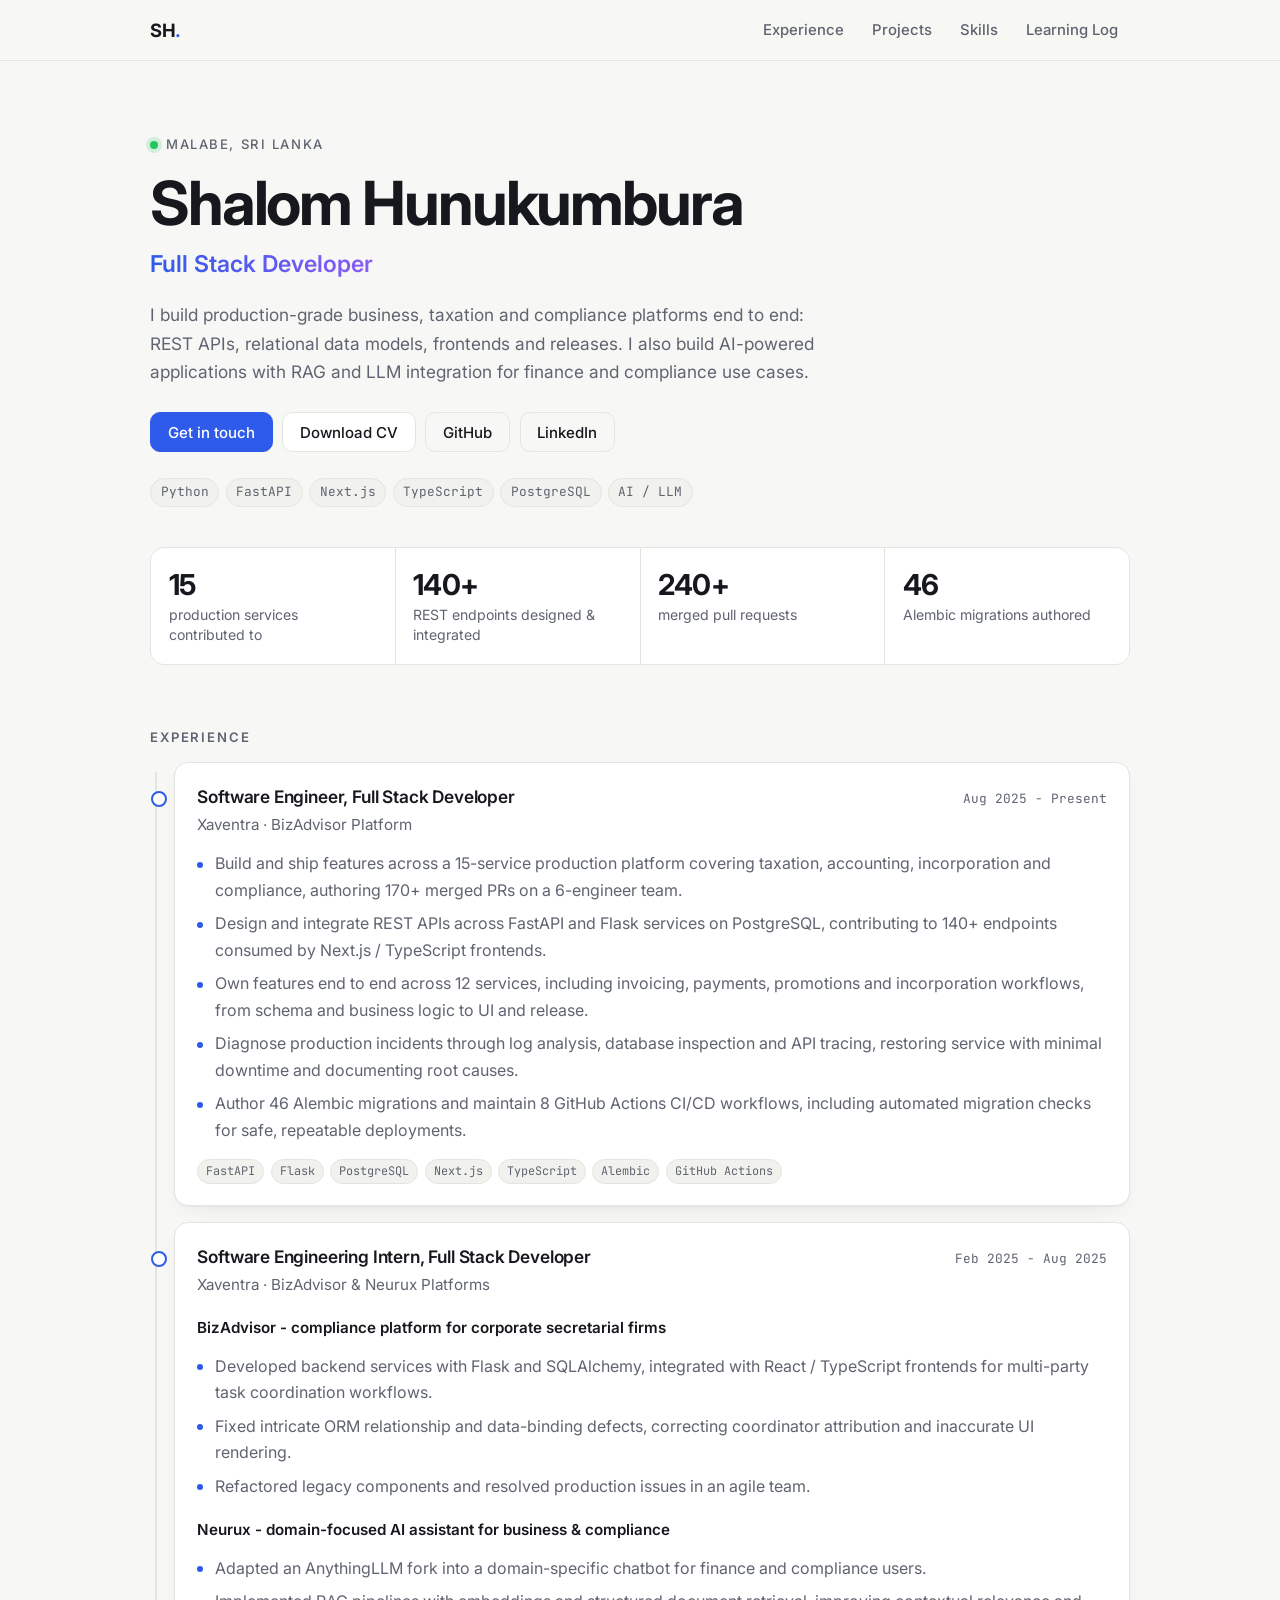
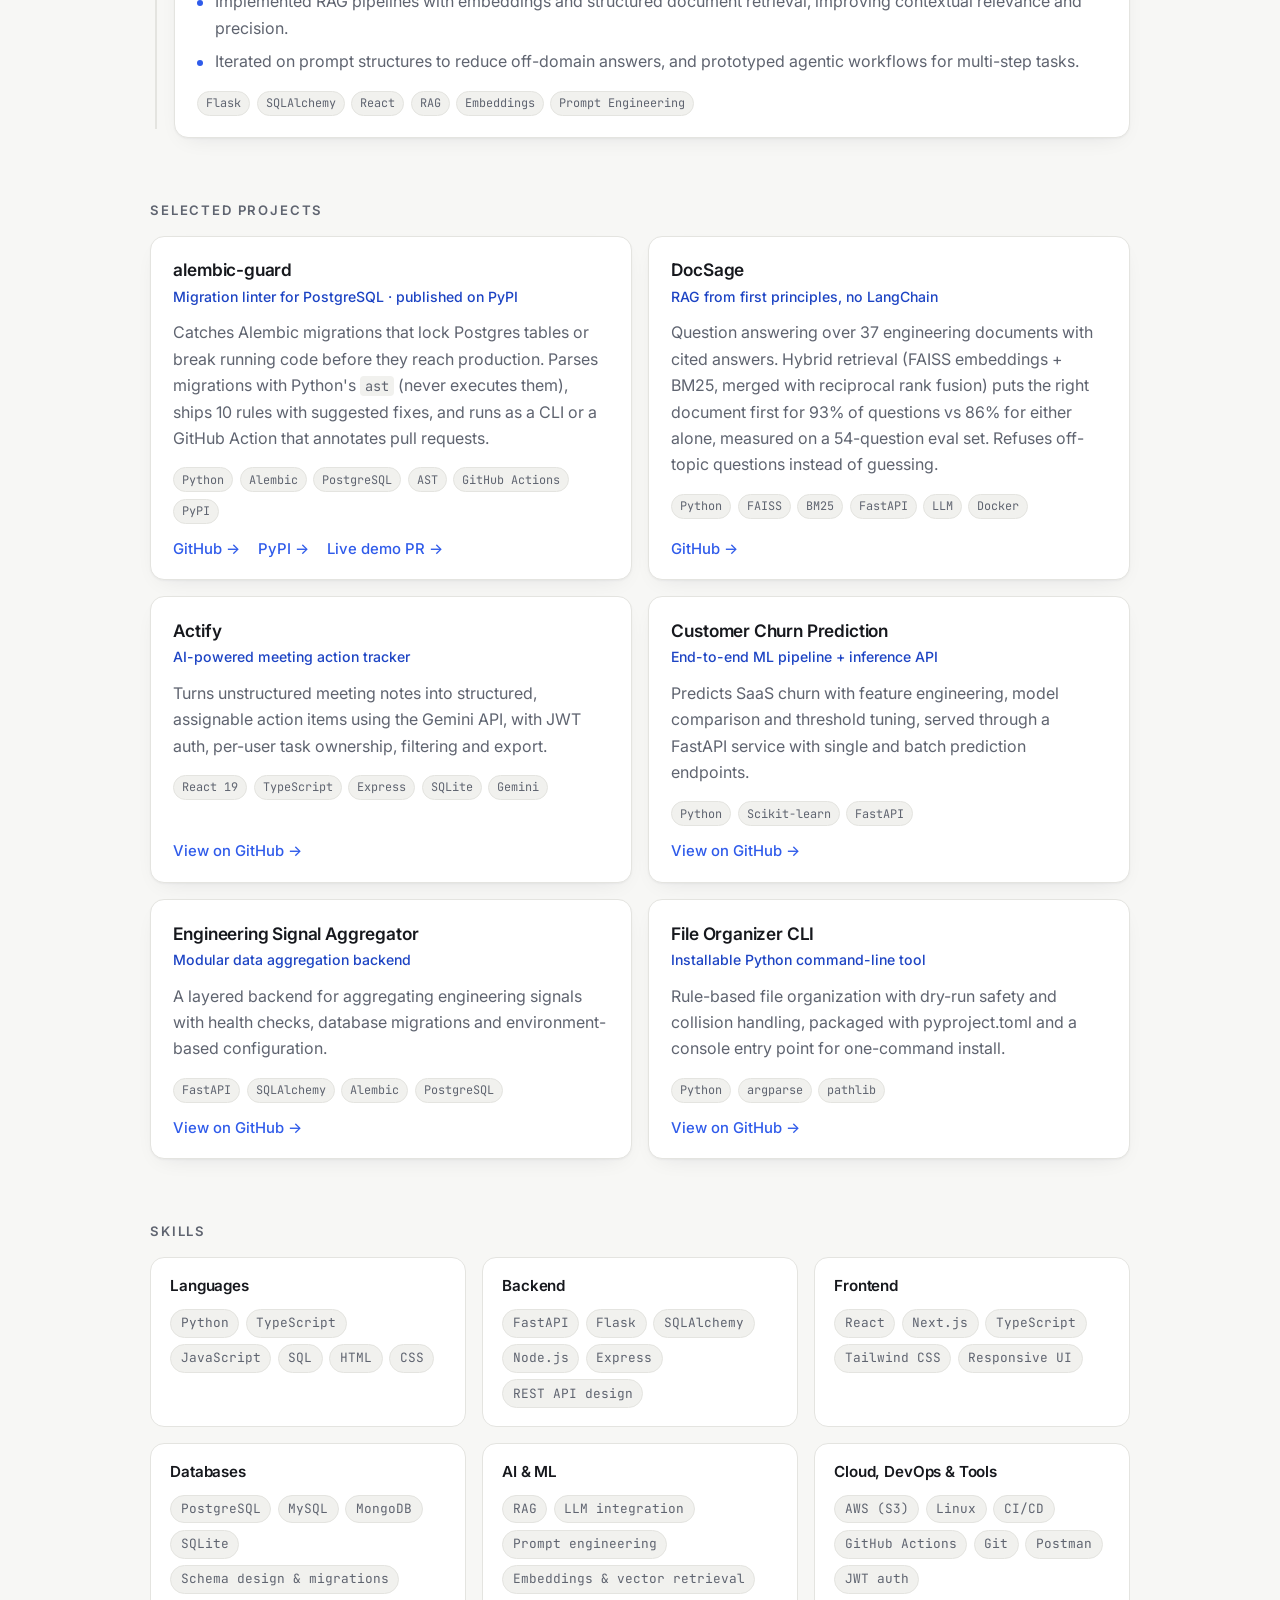
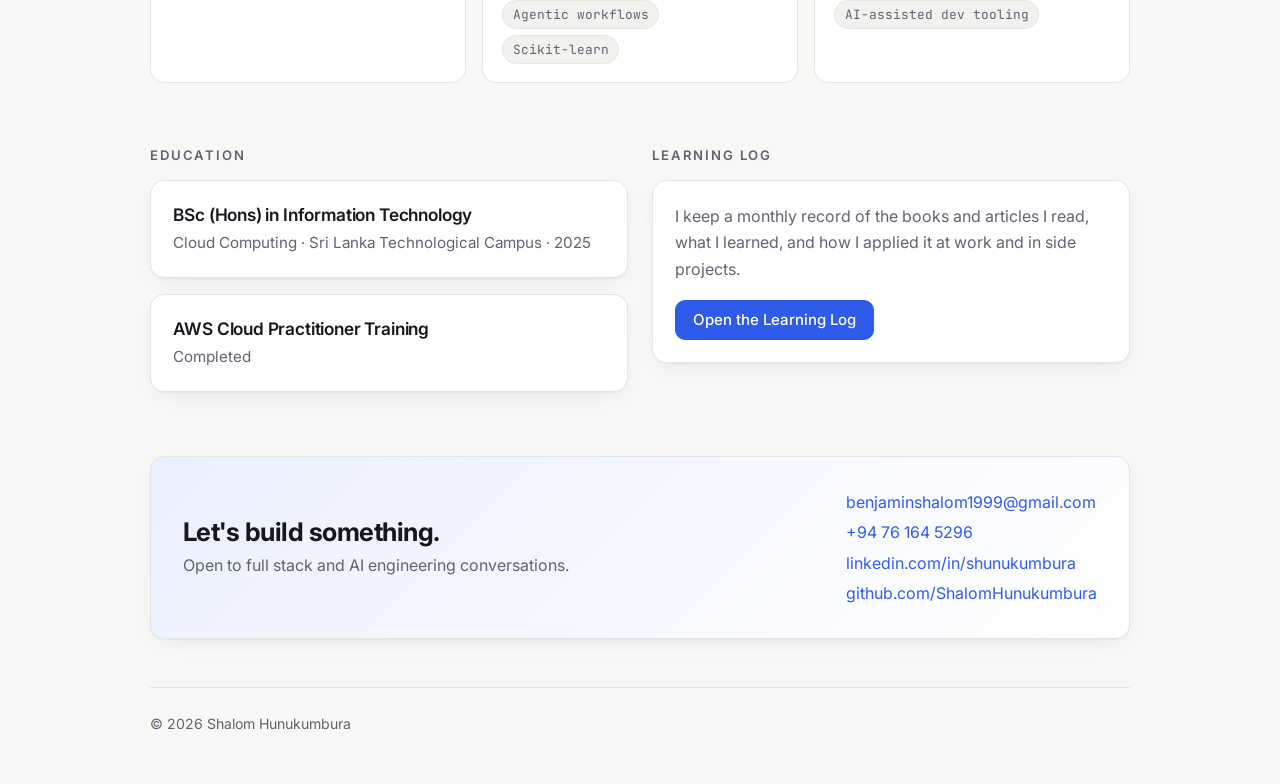
==== commit b491a247: "Add alembic-guard and DocSage projects" ====
--- a/index.html
+++ b/index.html
@@ -117,6 +117,32 @@
         <h2 class="section-title">Selected Projects</h2>
         <div class="project-grid">
           <article class="card project">
+            <h3>alembic-guard</h3>
+            <p class="project-kicker">Migration linter for PostgreSQL · published on PyPI</p>
+            <p>Catches Alembic migrations that lock Postgres tables or break running code before they reach production. Parses migrations with Python's <code>ast</code> (never executes them), ships 10 rules with suggested fixes, and runs as a CLI or a GitHub Action that annotates pull requests.</p>
+            <ul class="tag-list small">
+              <li>Python</li><li>Alembic</li><li>PostgreSQL</li><li>AST</li><li>GitHub Actions</li><li>PyPI</li>
+            </ul>
+            <div class="project-links">
+              <a class="project-link" href="https://github.com/ShalomHunukumbura/alembic-guard" target="_blank" rel="noopener noreferrer">GitHub →</a>
+              <a class="project-link" href="https://pypi.org/project/alembic-guard/" target="_blank" rel="noopener noreferrer">PyPI →</a>
+              <a class="project-link" href="https://github.com/ShalomHunukumbura/alembic-guard-demo/pulls" target="_blank" rel="noopener noreferrer">Live demo PR →</a>
+            </div>
+          </article>
+
+          <article class="card project">
+            <h3>DocSage</h3>
+            <p class="project-kicker">RAG from first principles, no LangChain</p>
+            <p>Question answering over 37 engineering documents with cited answers. Hybrid retrieval (FAISS embeddings + BM25, merged with reciprocal rank fusion) puts the right document first for 93% of questions vs 86% for either alone, measured on a 54-question eval set. Refuses off-topic questions instead of guessing.</p>
+            <ul class="tag-list small">
+              <li>Python</li><li>FAISS</li><li>BM25</li><li>FastAPI</li><li>LLM</li><li>Docker</li>
+            </ul>
+            <div class="project-links">
+              <a class="project-link" href="https://github.com/ShalomHunukumbura/docsage" target="_blank" rel="noopener noreferrer">GitHub →</a>
+            </div>
+          </article>
+
+          <article class="card project">
             <h3>Actify</h3>
             <p class="project-kicker">AI-powered meeting action tracker</p>
             <p>Turns unstructured meeting notes into structured, assignable action items using the Gemini API, with JWT auth, per-user task ownership, filtering and export.</p>
--- a/styles.css
+++ b/styles.css
@@ -478,6 +478,25 @@
   font-size: 0.93rem;
 }
 
+.project-links {
+  margin-top: auto;
+  display: flex;
+  flex-wrap: wrap;
+  gap: 0 1.1rem;
+}
+
+.project-links .project-link {
+  margin-top: 0;
+}
+
+.project code {
+  font-family: var(--mono);
+  font-size: 0.85em;
+  padding: 0.05rem 0.3rem;
+  border-radius: 4px;
+  background: var(--surface-2);
+}
+
 /* Skills */
 
 .skills-grid {
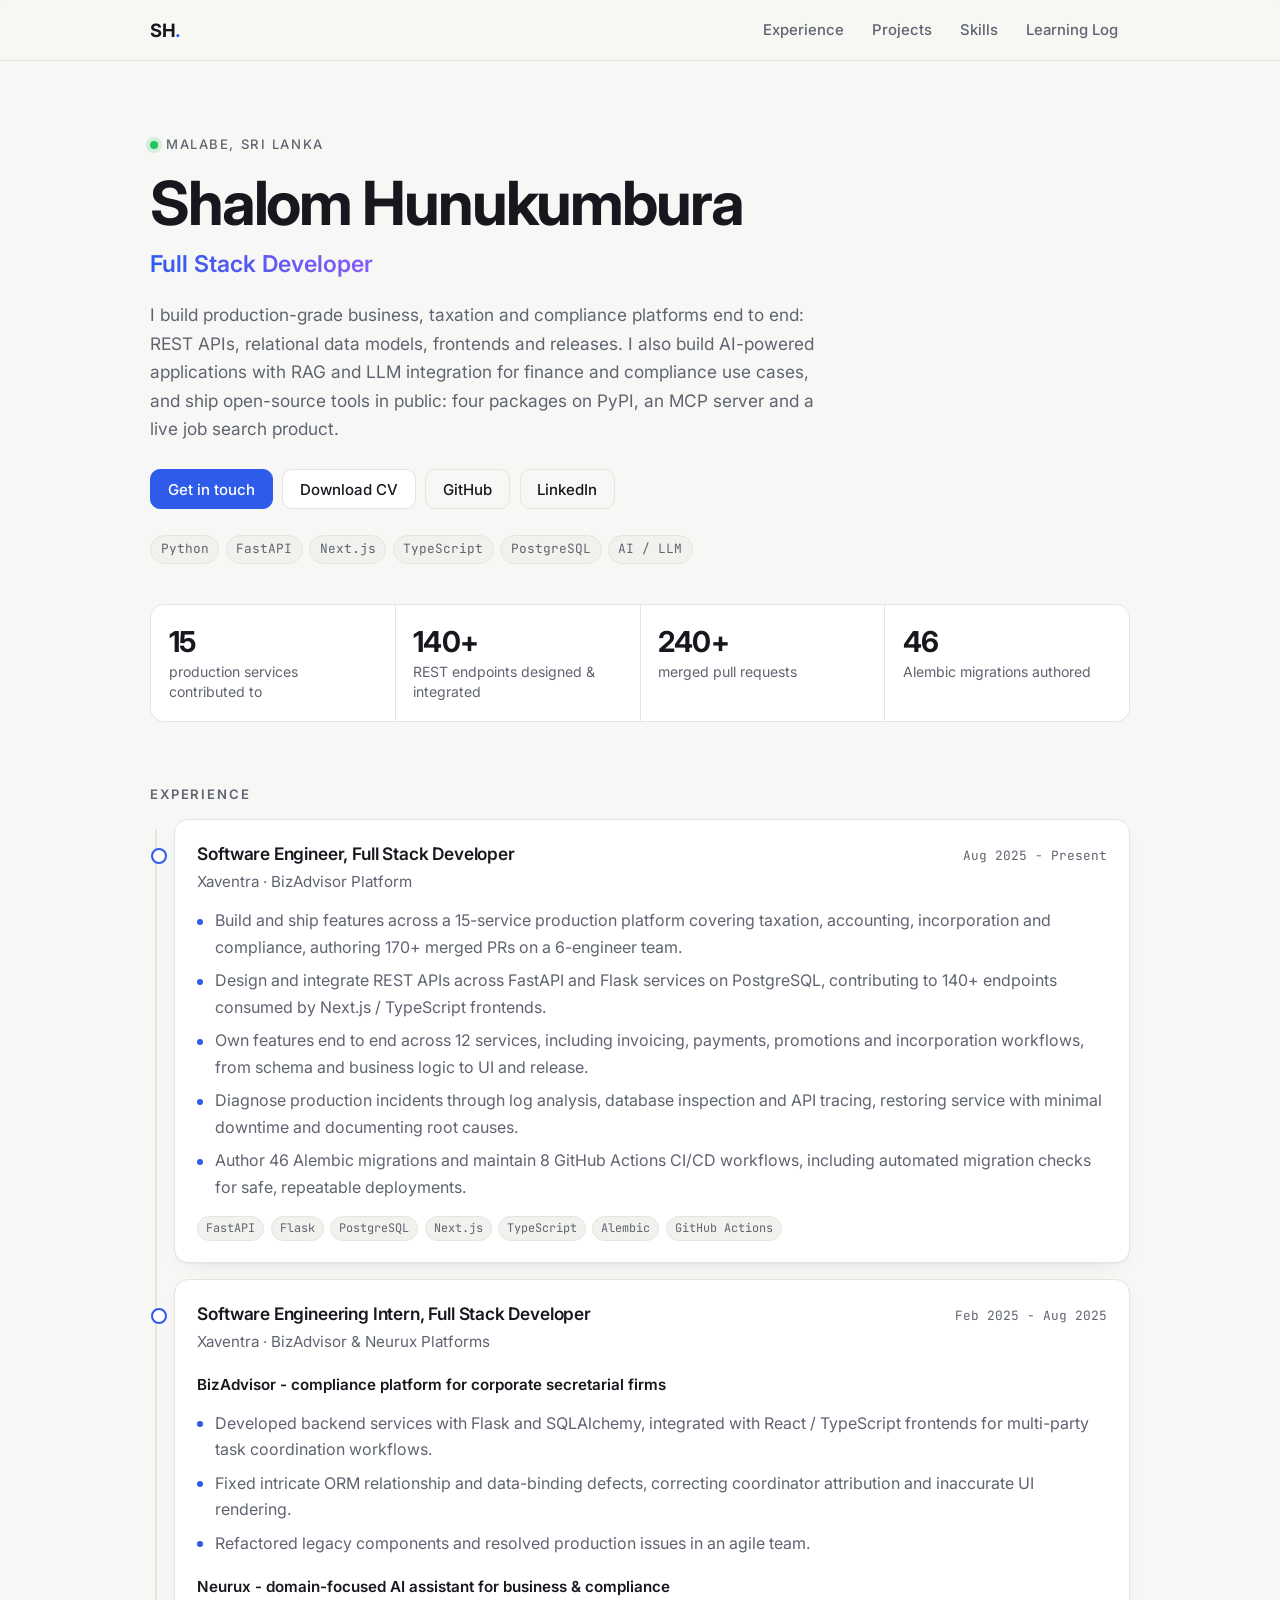
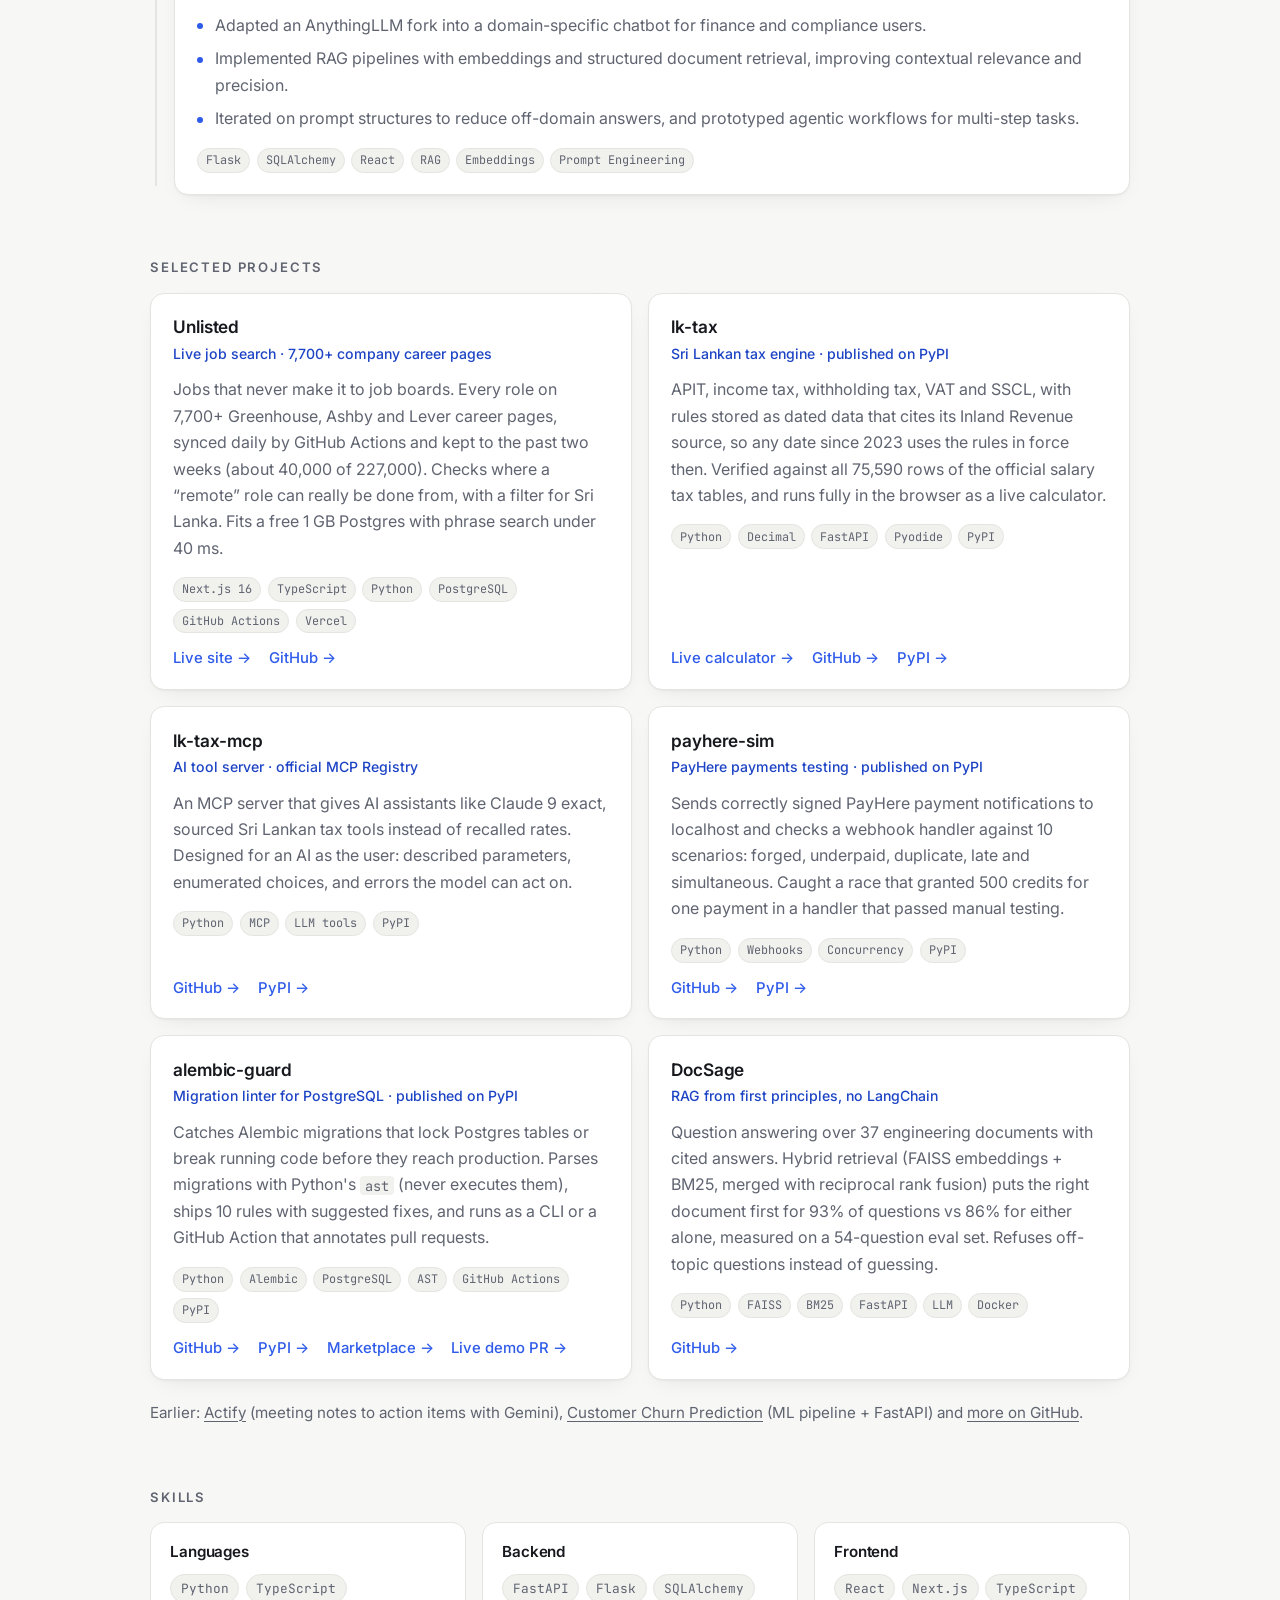
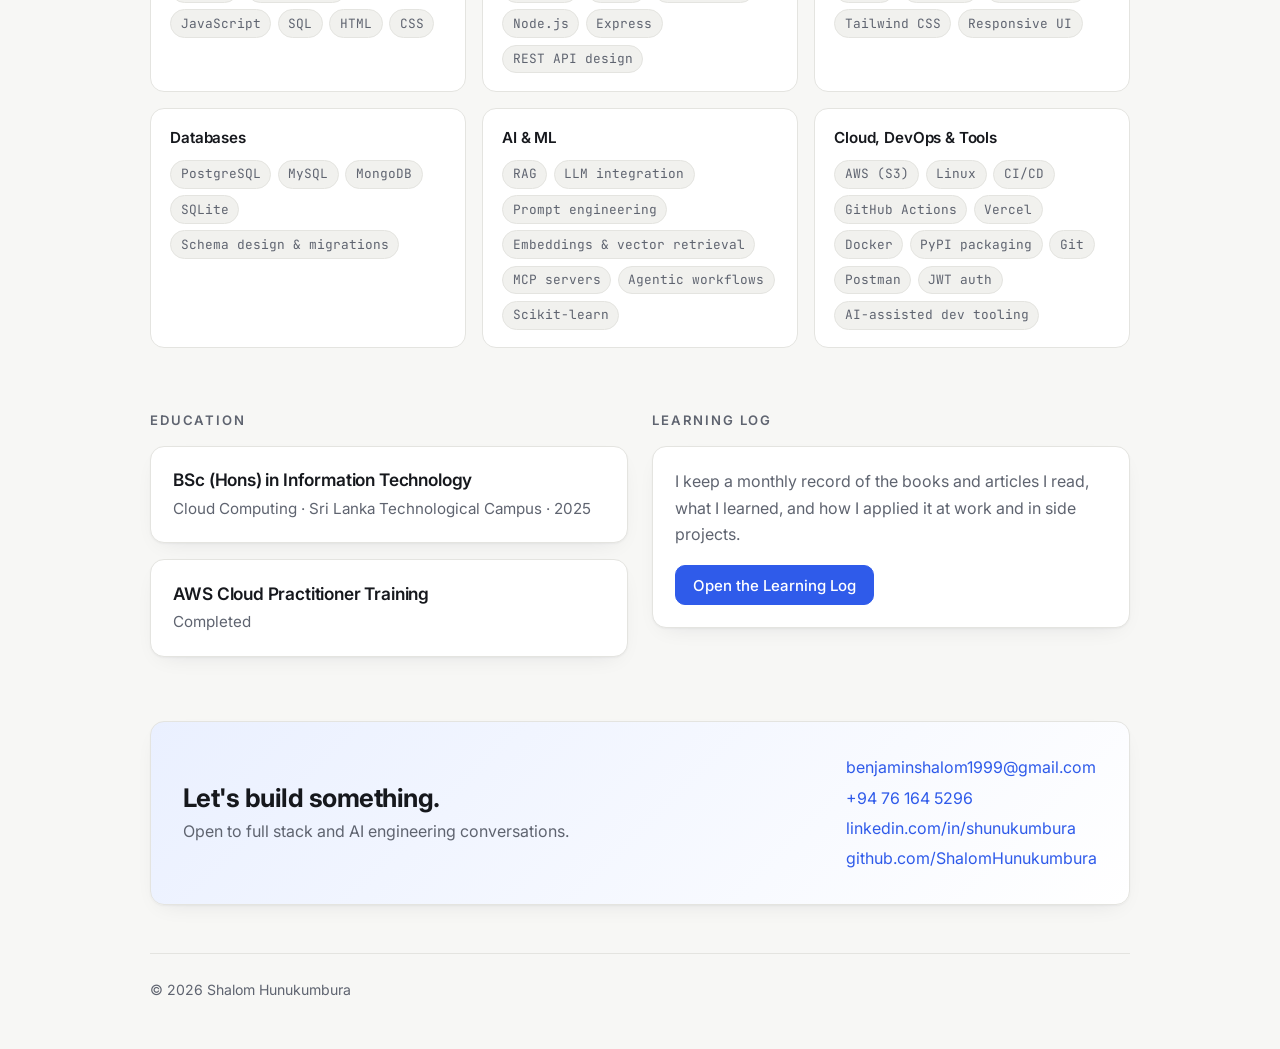
==== commit 850b0df2: "Add new projects and updated CV" ====
--- a/index.html
+++ b/index.html
@@ -37,7 +37,8 @@
         <p class="lead">
           I build production-grade business, taxation and compliance platforms end to end:
           REST APIs, relational data models, frontends and releases. I also build AI-powered
-          applications with RAG and LLM integration for finance and compliance use cases.
+          applications with RAG and LLM integration for finance and compliance use cases, and ship
+          open-source tools in public: four packages on PyPI, an MCP server and a live job search product.
         </p>
         <div class="hero-actions">
           <a class="btn btn-primary" href="mailto:benjaminshalom1999@gmail.com">Get in touch</a>
@@ -117,6 +118,55 @@
         <h2 class="section-title">Selected Projects</h2>
         <div class="project-grid">
           <article class="card project">
+            <h3>Unlisted</h3>
+            <p class="project-kicker">Live job search · 7,700+ company career pages</p>
+            <p>Jobs that never make it to job boards. Every role on 7,700+ Greenhouse, Ashby and Lever career pages, synced daily by GitHub Actions and kept to the past two weeks (about 40,000 of 227,000). Checks where a &ldquo;remote&rdquo; role can really be done from, with a filter for Sri Lanka. Fits a free 1 GB Postgres with phrase search under 40 ms.</p>
+            <ul class="tag-list small">
+              <li>Next.js 16</li><li>TypeScript</li><li>Python</li><li>PostgreSQL</li><li>GitHub Actions</li><li>Vercel</li>
+            </ul>
+            <div class="project-links">
+              <a class="project-link" href="https://unlisted-tau.vercel.app" target="_blank" rel="noopener noreferrer">Live site →</a>
+              <a class="project-link" href="https://github.com/ShalomHunukumbura/unlisted" target="_blank" rel="noopener noreferrer">GitHub →</a>
+            </div>
+          </article>
+          <article class="card project">
+            <h3>lk-tax</h3>
+            <p class="project-kicker">Sri Lankan tax engine · published on PyPI</p>
+            <p>APIT, income tax, withholding tax, VAT and SSCL, with rules stored as dated data that cites its Inland Revenue source, so any date since 2023 uses the rules in force then. Verified against all 75,590 rows of the official salary tax tables, and runs fully in the browser as a live calculator.</p>
+            <ul class="tag-list small">
+              <li>Python</li><li>Decimal</li><li>FastAPI</li><li>Pyodide</li><li>PyPI</li>
+            </ul>
+            <div class="project-links">
+              <a class="project-link" href="https://shalomhunukumbura.github.io/lk-tax/" target="_blank" rel="noopener noreferrer">Live calculator →</a>
+              <a class="project-link" href="https://github.com/ShalomHunukumbura/lk-tax" target="_blank" rel="noopener noreferrer">GitHub →</a>
+              <a class="project-link" href="https://pypi.org/project/lk-tax/" target="_blank" rel="noopener noreferrer">PyPI →</a>
+            </div>
+          </article>
+          <article class="card project">
+            <h3>lk-tax-mcp</h3>
+            <p class="project-kicker">AI tool server · official MCP Registry</p>
+            <p>An MCP server that gives AI assistants like Claude 9 exact, sourced Sri Lankan tax tools instead of recalled rates. Designed for an AI as the user: described parameters, enumerated choices, and errors the model can act on.</p>
+            <ul class="tag-list small">
+              <li>Python</li><li>MCP</li><li>LLM tools</li><li>PyPI</li>
+            </ul>
+            <div class="project-links">
+              <a class="project-link" href="https://github.com/ShalomHunukumbura/lk-tax-mcp" target="_blank" rel="noopener noreferrer">GitHub →</a>
+              <a class="project-link" href="https://pypi.org/project/lk-tax-mcp/" target="_blank" rel="noopener noreferrer">PyPI →</a>
+            </div>
+          </article>
+          <article class="card project">
+            <h3>payhere-sim</h3>
+            <p class="project-kicker">PayHere payments testing · published on PyPI</p>
+            <p>Sends correctly signed PayHere payment notifications to localhost and checks a webhook handler against 10 scenarios: forged, underpaid, duplicate, late and simultaneous. Caught a race that granted 500 credits for one payment in a handler that passed manual testing.</p>
+            <ul class="tag-list small">
+              <li>Python</li><li>Webhooks</li><li>Concurrency</li><li>PyPI</li>
+            </ul>
+            <div class="project-links">
+              <a class="project-link" href="https://github.com/ShalomHunukumbura/payhere-sim" target="_blank" rel="noopener noreferrer">GitHub →</a>
+              <a class="project-link" href="https://pypi.org/project/payhere-sim/" target="_blank" rel="noopener noreferrer">PyPI →</a>
+            </div>
+          </article>
+          <article class="card project">
             <h3>alembic-guard</h3>
             <p class="project-kicker">Migration linter for PostgreSQL · published on PyPI</p>
             <p>Catches Alembic migrations that lock Postgres tables or break running code before they reach production. Parses migrations with Python's <code>ast</code> (never executes them), ships 10 rules with suggested fixes, and runs as a CLI or a GitHub Action that annotates pull requests.</p>
@@ -126,6 +176,7 @@
             <div class="project-links">
               <a class="project-link" href="https://github.com/ShalomHunukumbura/alembic-guard" target="_blank" rel="noopener noreferrer">GitHub →</a>
               <a class="project-link" href="https://pypi.org/project/alembic-guard/" target="_blank" rel="noopener noreferrer">PyPI →</a>
+              <a class="project-link" href="https://github.com/marketplace/actions/alembic-guard" target="_blank" rel="noopener noreferrer">Marketplace →</a>
               <a class="project-link" href="https://github.com/ShalomHunukumbura/alembic-guard-demo/pulls" target="_blank" rel="noopener noreferrer">Live demo PR →</a>
             </div>
           </article>
@@ -142,46 +193,12 @@
             </div>
           </article>
 
-          <article class="card project">
-            <h3>Actify</h3>
-            <p class="project-kicker">AI-powered meeting action tracker</p>
-            <p>Turns unstructured meeting notes into structured, assignable action items using the Gemini API, with JWT auth, per-user task ownership, filtering and export.</p>
-            <ul class="tag-list small">
-              <li>React 19</li><li>TypeScript</li><li>Express</li><li>SQLite</li><li>Gemini</li>
-            </ul>
-            <a class="project-link" href="https://github.com/ShalomHunukumbura/actify" target="_blank" rel="noopener noreferrer">View on GitHub →</a>
-          </article>
-
-          <article class="card project">
-            <h3>Customer Churn Prediction</h3>
-            <p class="project-kicker">End-to-end ML pipeline + inference API</p>
-            <p>Predicts SaaS churn with feature engineering, model comparison and threshold tuning, served through a FastAPI service with single and batch prediction endpoints.</p>
-            <ul class="tag-list small">
-              <li>Python</li><li>Scikit-learn</li><li>FastAPI</li>
-            </ul>
-            <a class="project-link" href="https://github.com/ShalomHunukumbura/customer-churn-prediction" target="_blank" rel="noopener noreferrer">View on GitHub →</a>
-          </article>
-
-          <article class="card project">
-            <h3>Engineering Signal Aggregator</h3>
-            <p class="project-kicker">Modular data aggregation backend</p>
-            <p>A layered backend for aggregating engineering signals with health checks, database migrations and environment-based configuration.</p>
-            <ul class="tag-list small">
-              <li>FastAPI</li><li>SQLAlchemy</li><li>Alembic</li><li>PostgreSQL</li>
-            </ul>
-            <a class="project-link" href="https://github.com/ShalomHunukumbura/engineering-signal-aggregator" target="_blank" rel="noopener noreferrer">View on GitHub →</a>
-          </article>
-
-          <article class="card project">
-            <h3>File Organizer CLI</h3>
-            <p class="project-kicker">Installable Python command-line tool</p>
-            <p>Rule-based file organization with dry-run safety and collision handling, packaged with pyproject.toml and a console entry point for one-command install.</p>
-            <ul class="tag-list small">
-              <li>Python</li><li>argparse</li><li>pathlib</li>
-            </ul>
-            <a class="project-link" href="https://github.com/ShalomHunukumbura/file-organizer" target="_blank" rel="noopener noreferrer">View on GitHub →</a>
-          </article>
-        </div>
+        </div>
+        <p class="more-projects">
+          Earlier: <a href="https://github.com/ShalomHunukumbura/actify" target="_blank" rel="noopener noreferrer">Actify</a> (meeting notes to action items with Gemini),
+          <a href="https://github.com/ShalomHunukumbura/customer-churn-prediction" target="_blank" rel="noopener noreferrer">Customer Churn Prediction</a> (ML pipeline + FastAPI) and
+          <a href="https://github.com/ShalomHunukumbura" target="_blank" rel="noopener noreferrer">more on GitHub</a>.
+        </p>
       </section>
 
       <section class="section" id="skills">
@@ -205,11 +222,11 @@
           </div>
           <div class="skill-group">
             <h3>AI &amp; ML</h3>
-            <ul class="tag-list"><li>RAG</li><li>LLM integration</li><li>Prompt engineering</li><li>Embeddings &amp; vector retrieval</li><li>Agentic workflows</li><li>Scikit-learn</li></ul>
+            <ul class="tag-list"><li>RAG</li><li>LLM integration</li><li>Prompt engineering</li><li>Embeddings &amp; vector retrieval</li><li>MCP servers</li><li>Agentic workflows</li><li>Scikit-learn</li></ul>
           </div>
           <div class="skill-group">
             <h3>Cloud, DevOps &amp; Tools</h3>
-            <ul class="tag-list"><li>AWS (S3)</li><li>Linux</li><li>CI/CD</li><li>GitHub Actions</li><li>Git</li><li>Postman</li><li>JWT auth</li><li>AI-assisted dev tooling</li></ul>
+            <ul class="tag-list"><li>AWS (S3)</li><li>Linux</li><li>CI/CD</li><li>GitHub Actions</li><li>Vercel</li><li>Docker</li><li>PyPI packaging</li><li>Git</li><li>Postman</li><li>JWT auth</li><li>AI-assisted dev tooling</li></ul>
           </div>
         </div>
       </section>
--- a/styles.css
+++ b/styles.css
@@ -814,3 +814,10 @@
     transition: none;
   }
 }
+
+.more-projects {
+  margin-top: 1.25rem;
+  color: var(--muted, #6b7280);
+  font-size: 0.95rem;
+}
+.more-projects a { color: inherit; text-decoration: underline; text-underline-offset: 3px; }
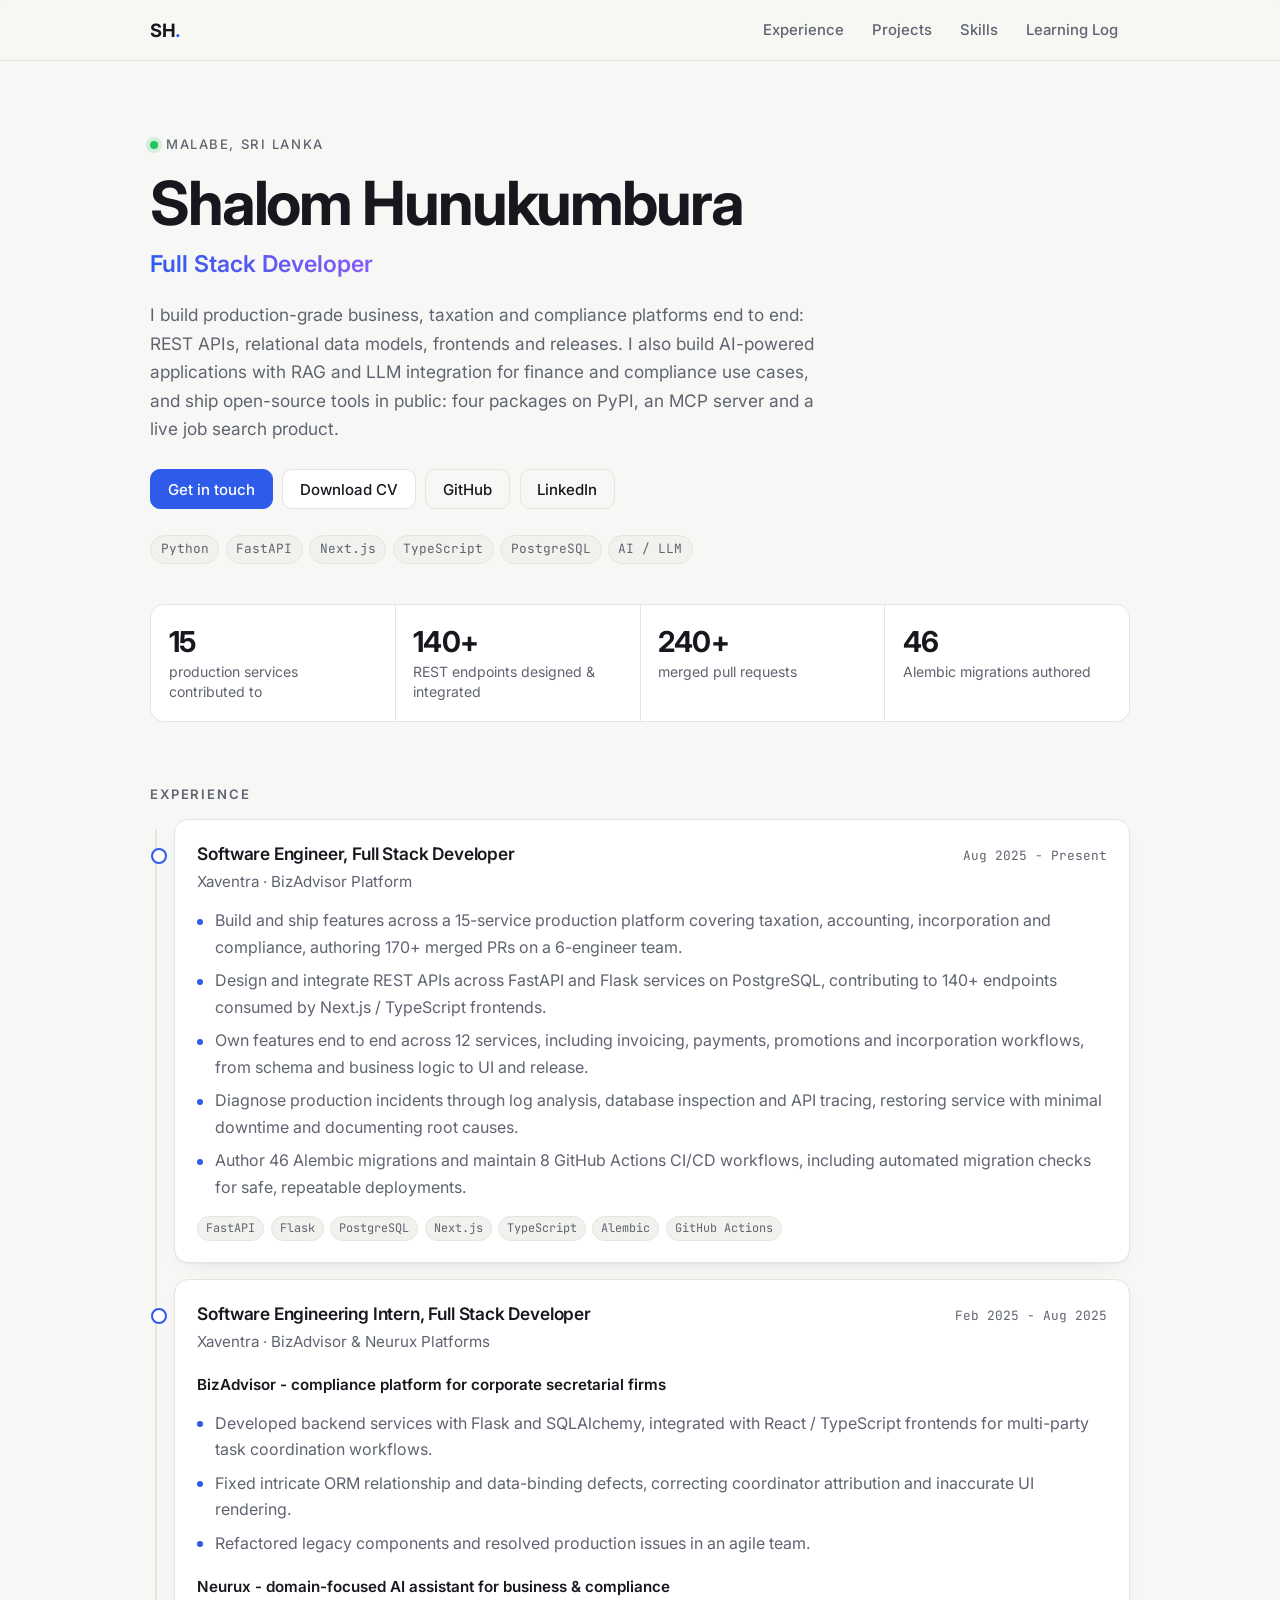
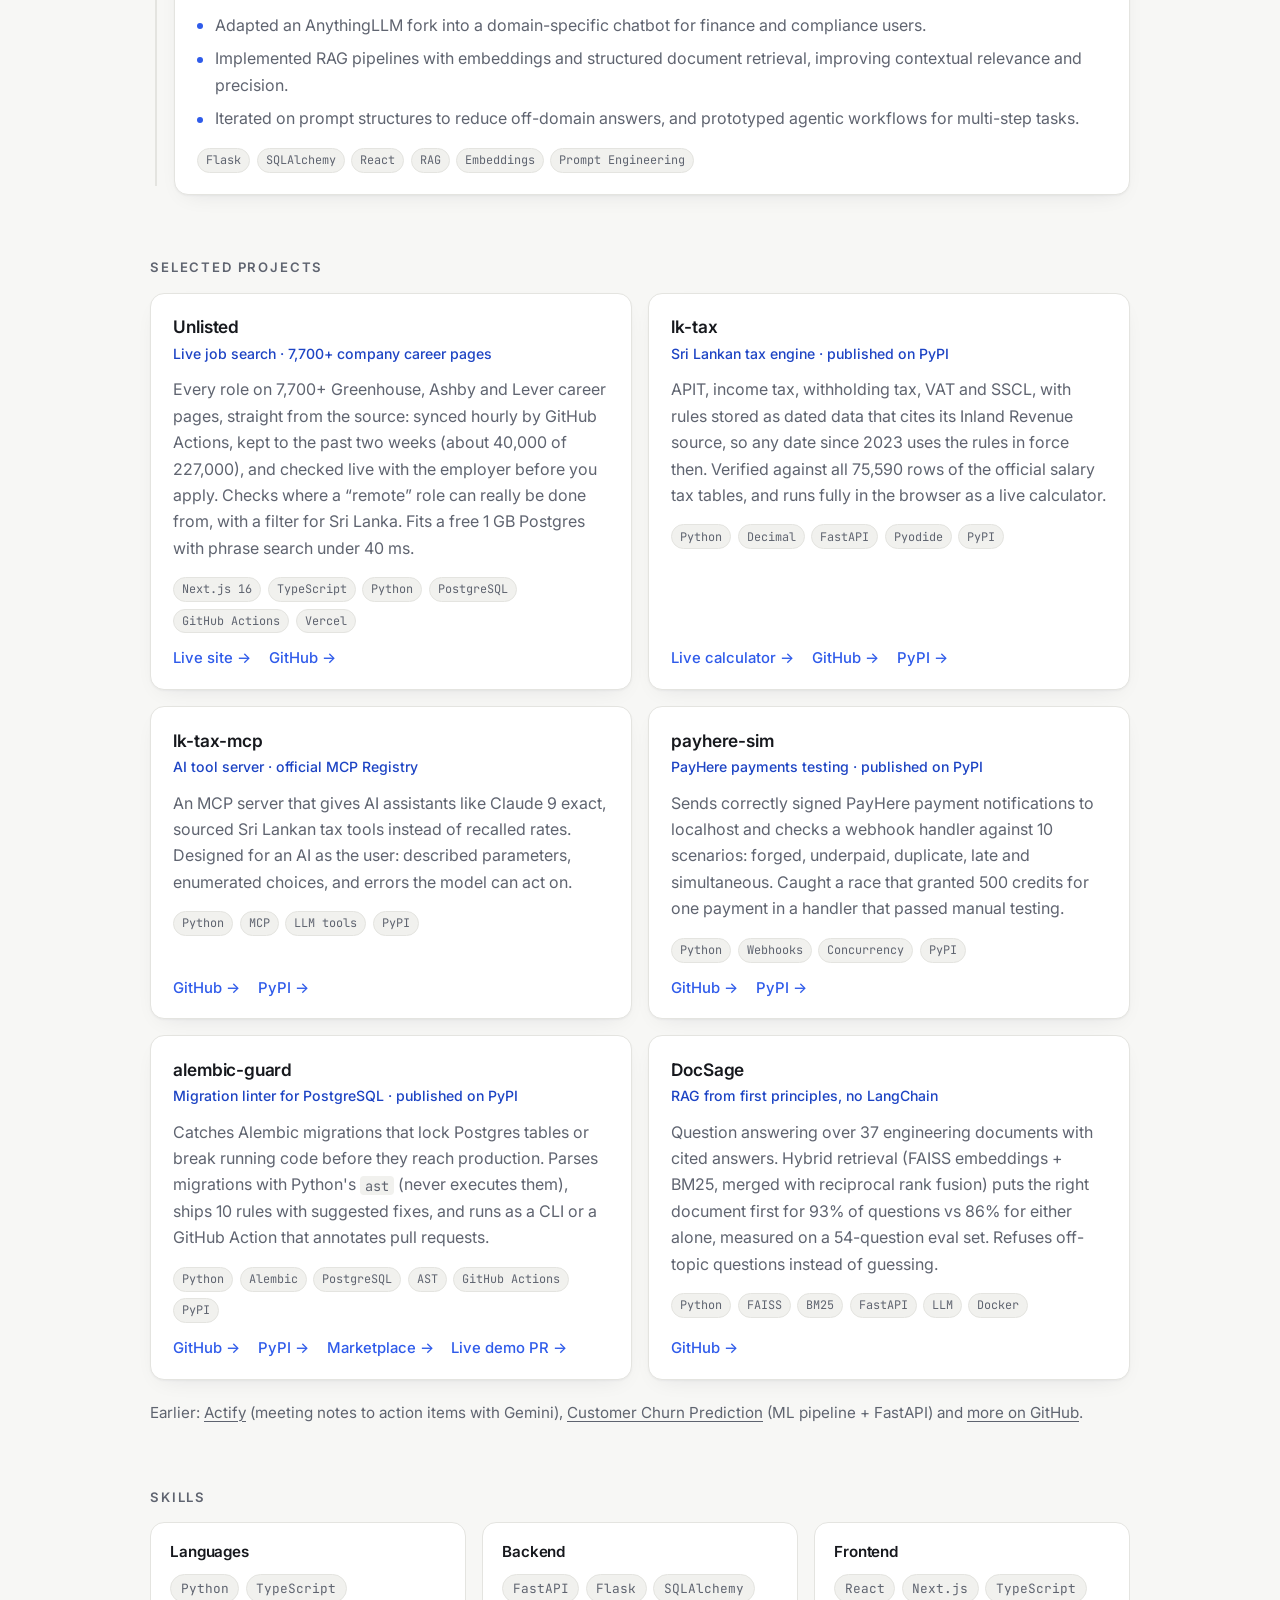
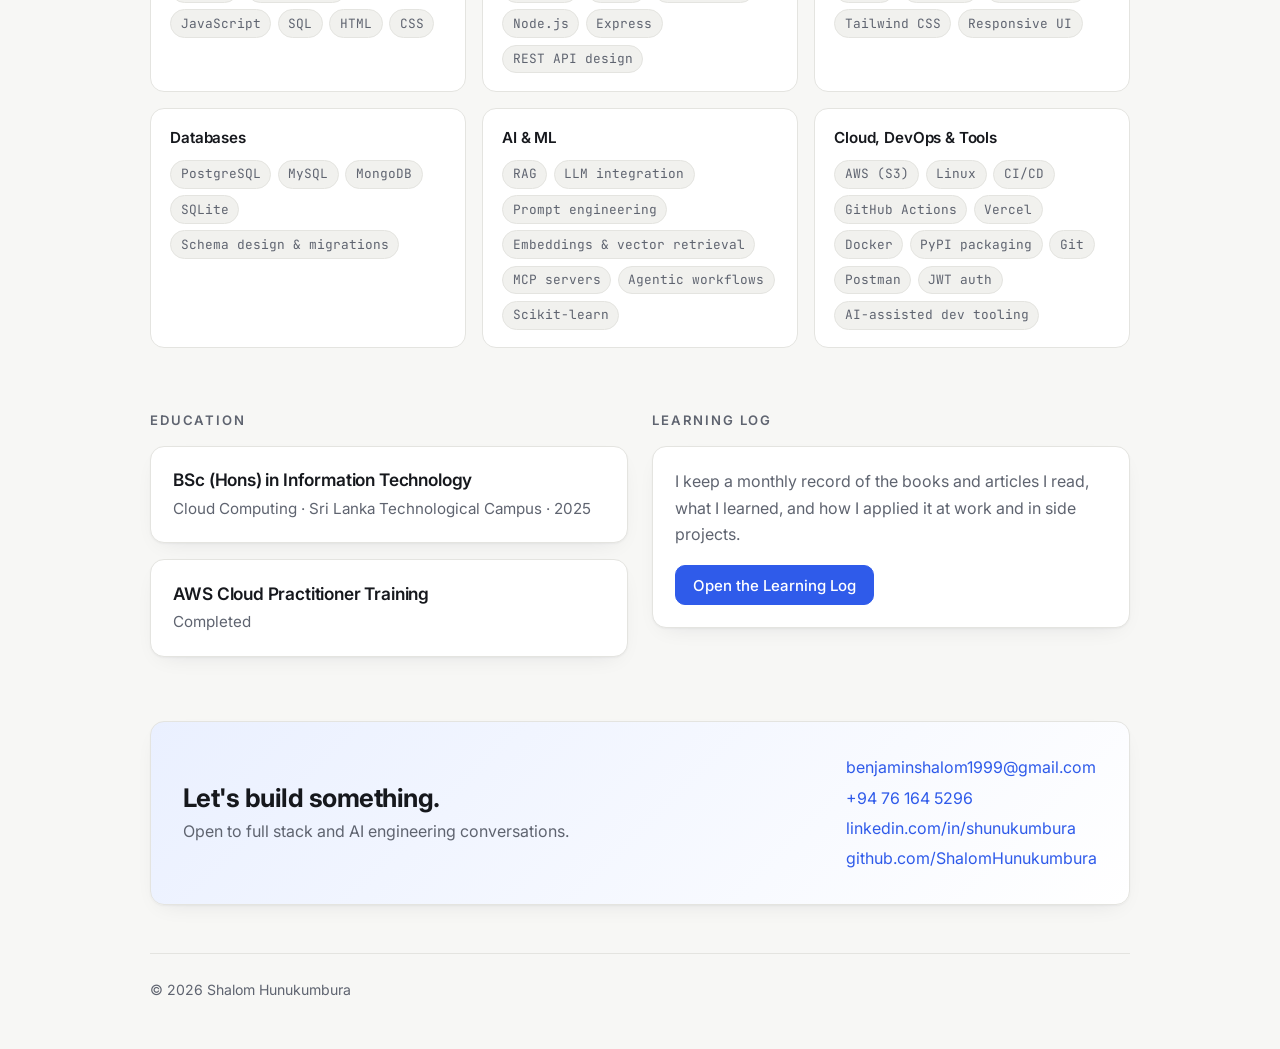
==== commit f789516c: "Add new projects, reword Unlisted, updated CV" ====
--- a/index.html
+++ b/index.html
@@ -120,7 +120,7 @@
           <article class="card project">
             <h3>Unlisted</h3>
             <p class="project-kicker">Live job search · 7,700+ company career pages</p>
-            <p>Jobs that never make it to job boards. Every role on 7,700+ Greenhouse, Ashby and Lever career pages, synced daily by GitHub Actions and kept to the past two weeks (about 40,000 of 227,000). Checks where a &ldquo;remote&rdquo; role can really be done from, with a filter for Sri Lanka. Fits a free 1 GB Postgres with phrase search under 40 ms.</p>
+            <p>Every role on 7,700+ Greenhouse, Ashby and Lever career pages, straight from the source: synced hourly by GitHub Actions, kept to the past two weeks (about 40,000 of 227,000), and checked live with the employer before you apply. Checks where a &ldquo;remote&rdquo; role can really be done from, with a filter for Sri Lanka. Fits a free 1 GB Postgres with phrase search under 40 ms.</p>
             <ul class="tag-list small">
               <li>Next.js 16</li><li>TypeScript</li><li>Python</li><li>PostgreSQL</li><li>GitHub Actions</li><li>Vercel</li>
             </ul>
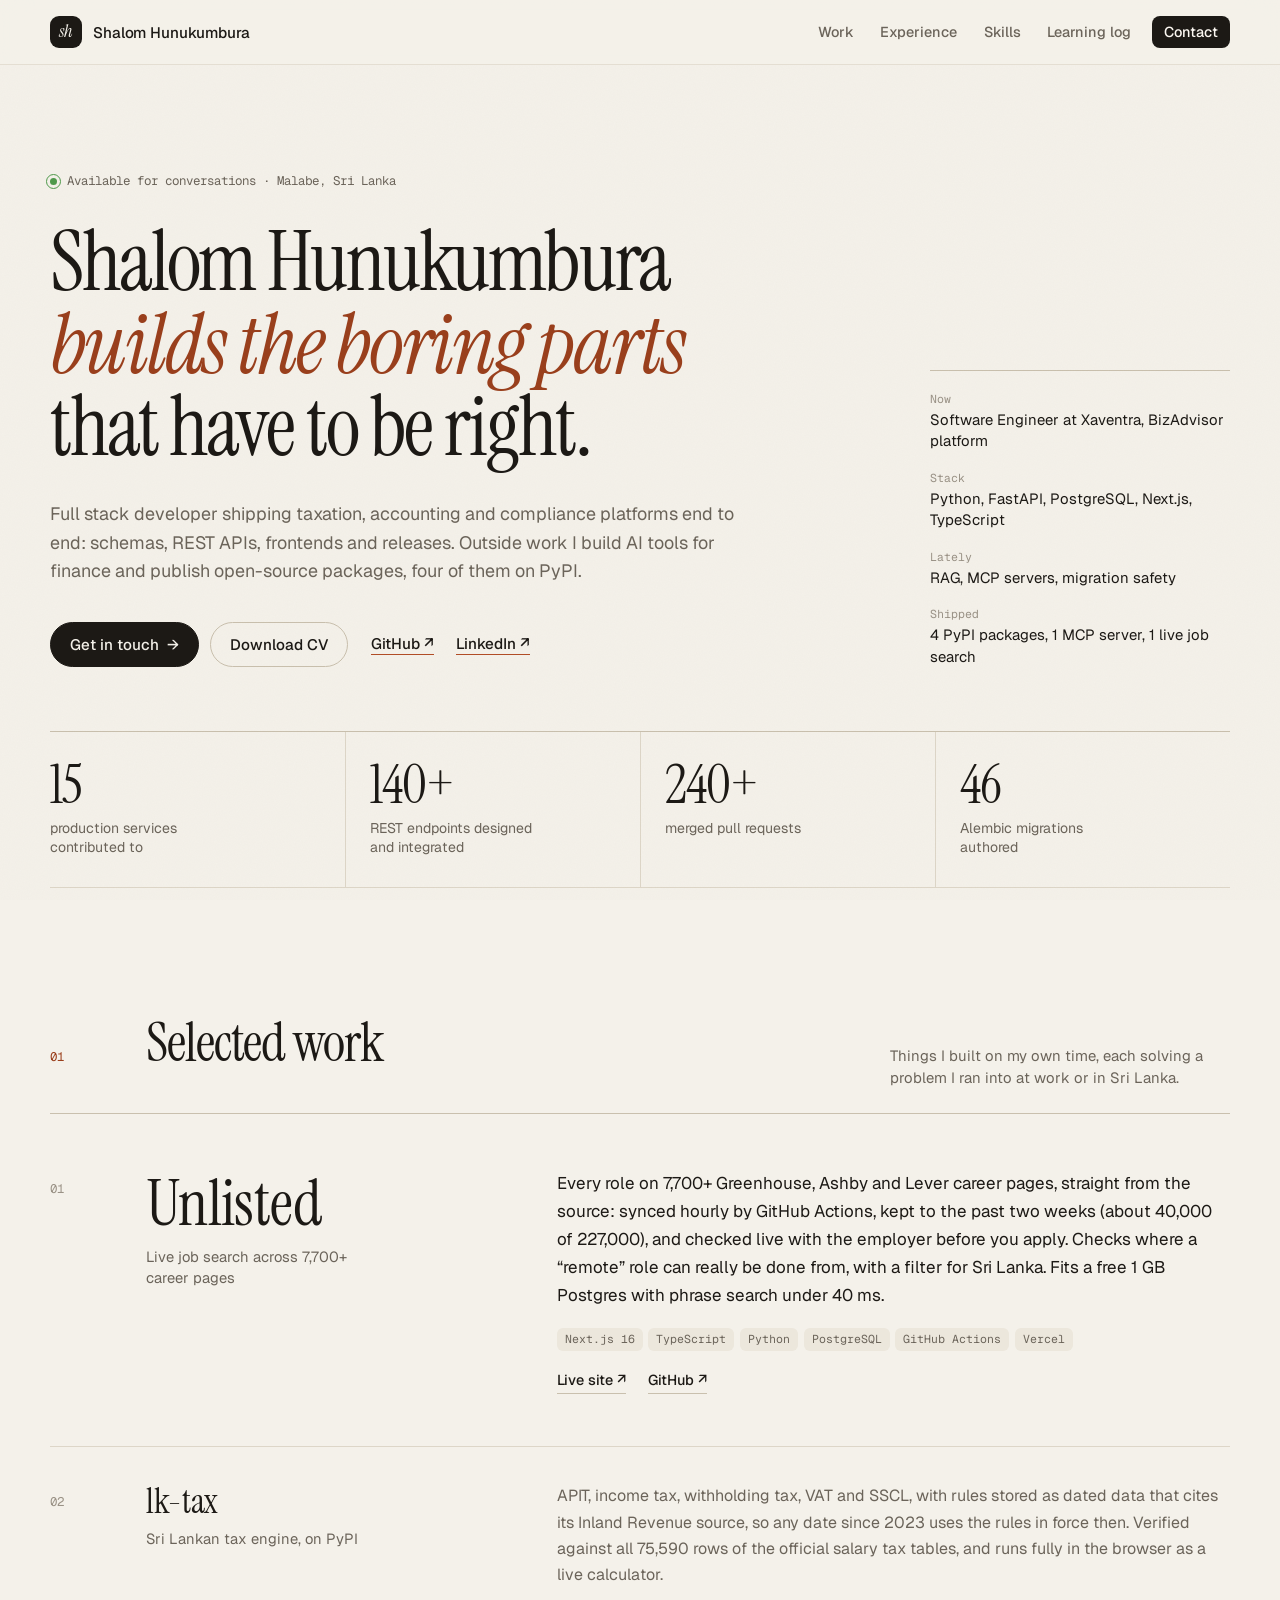
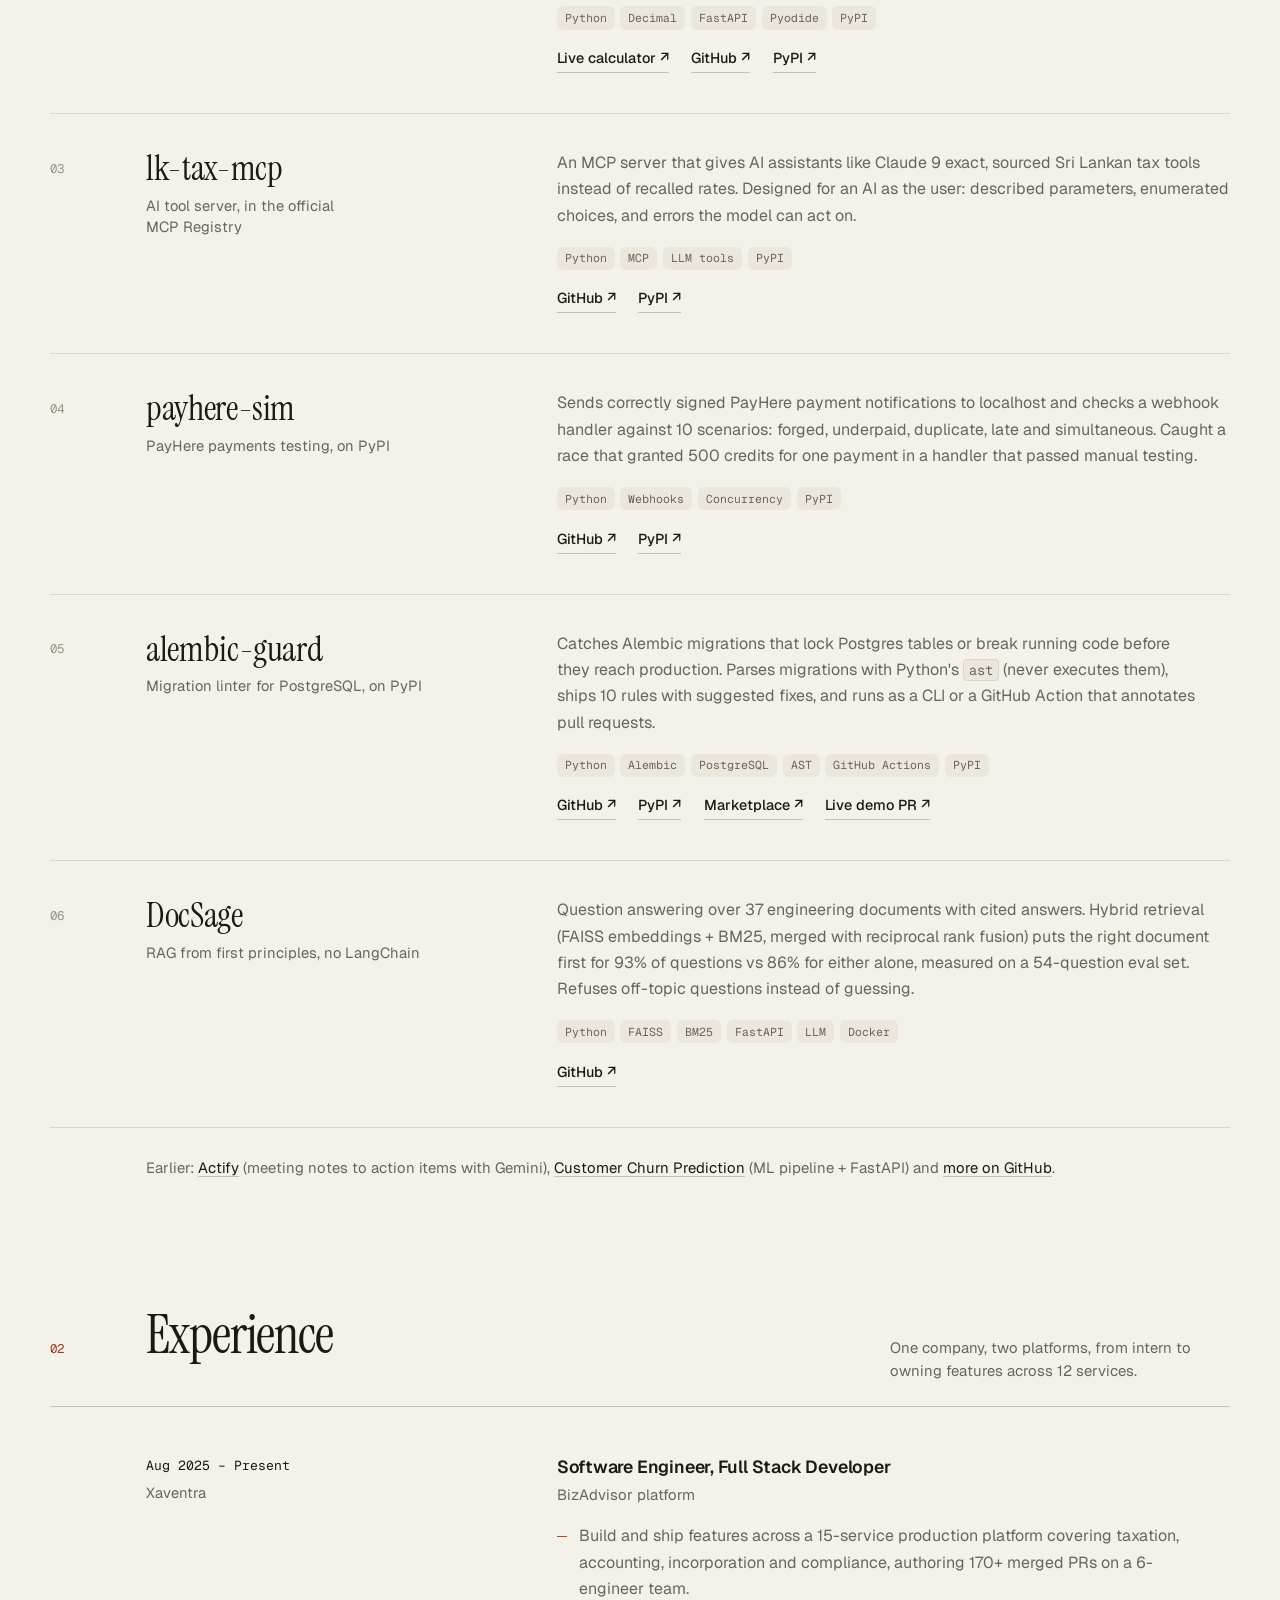
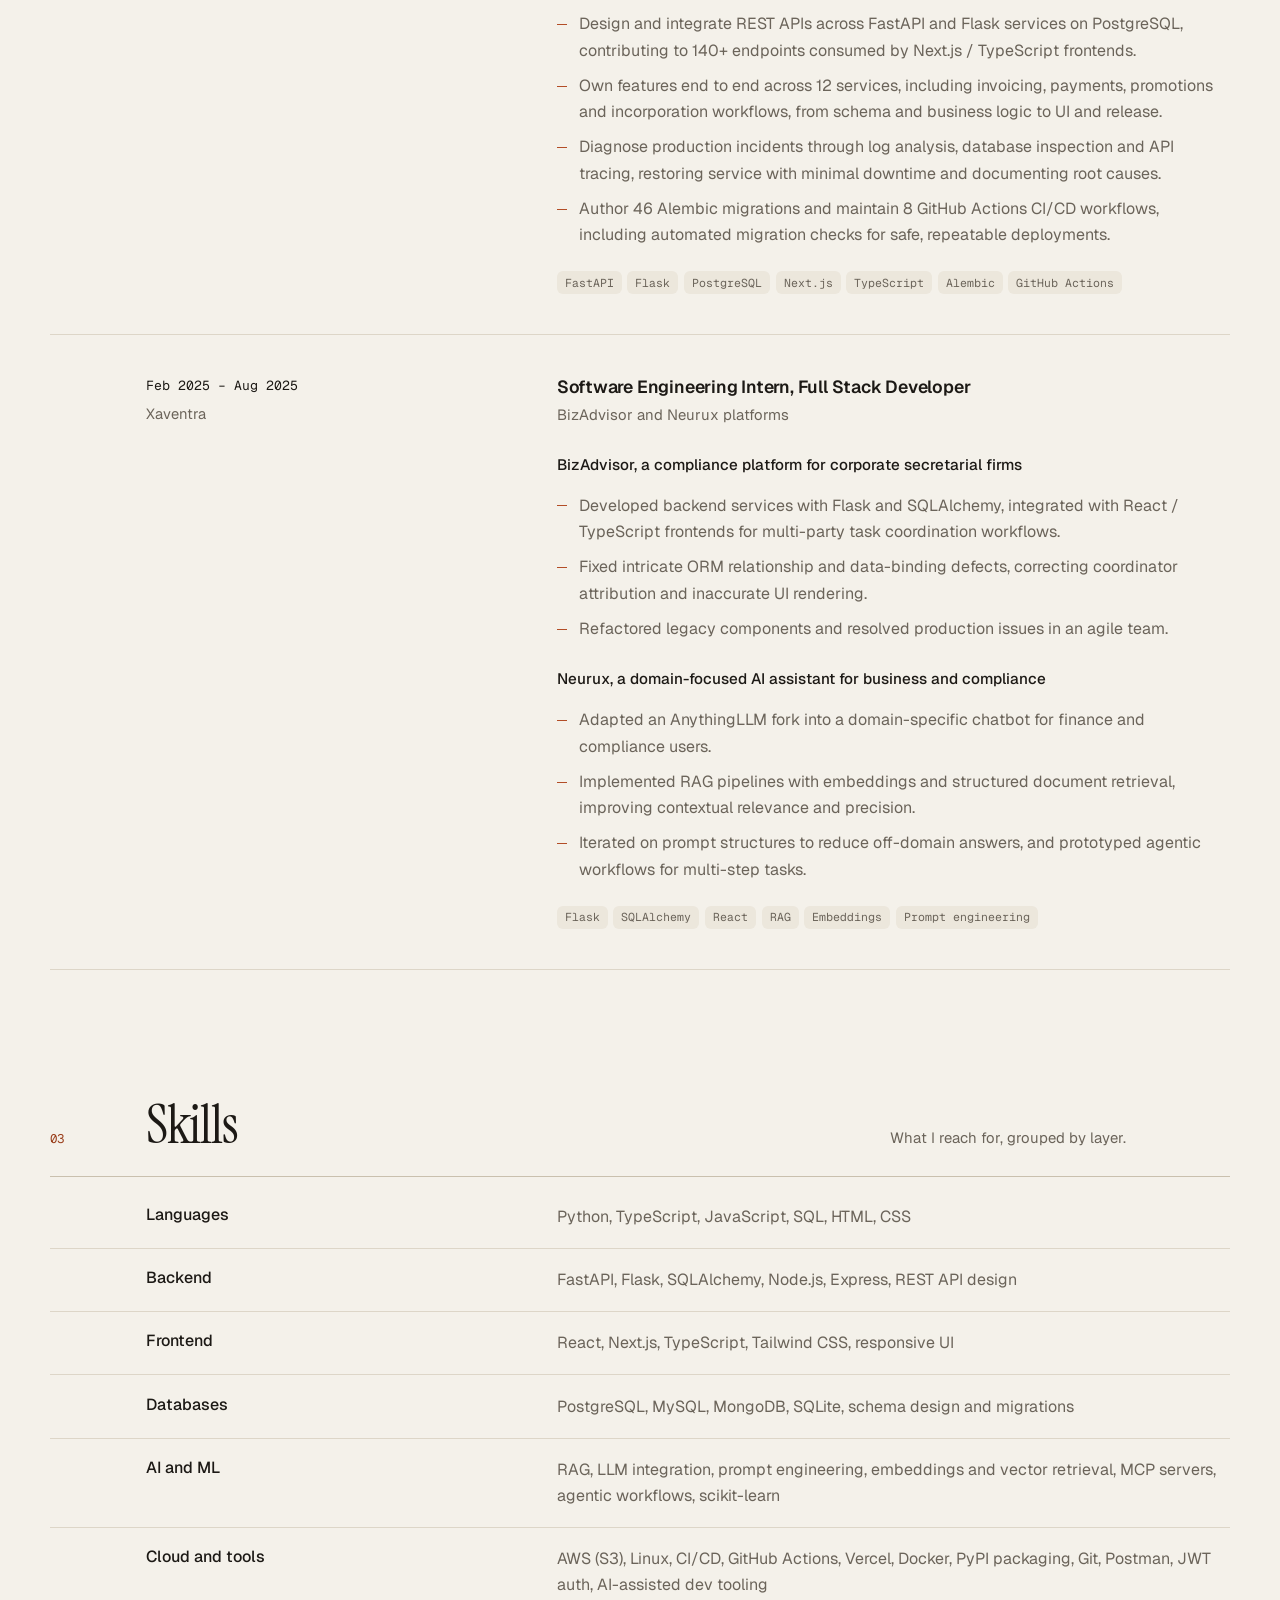
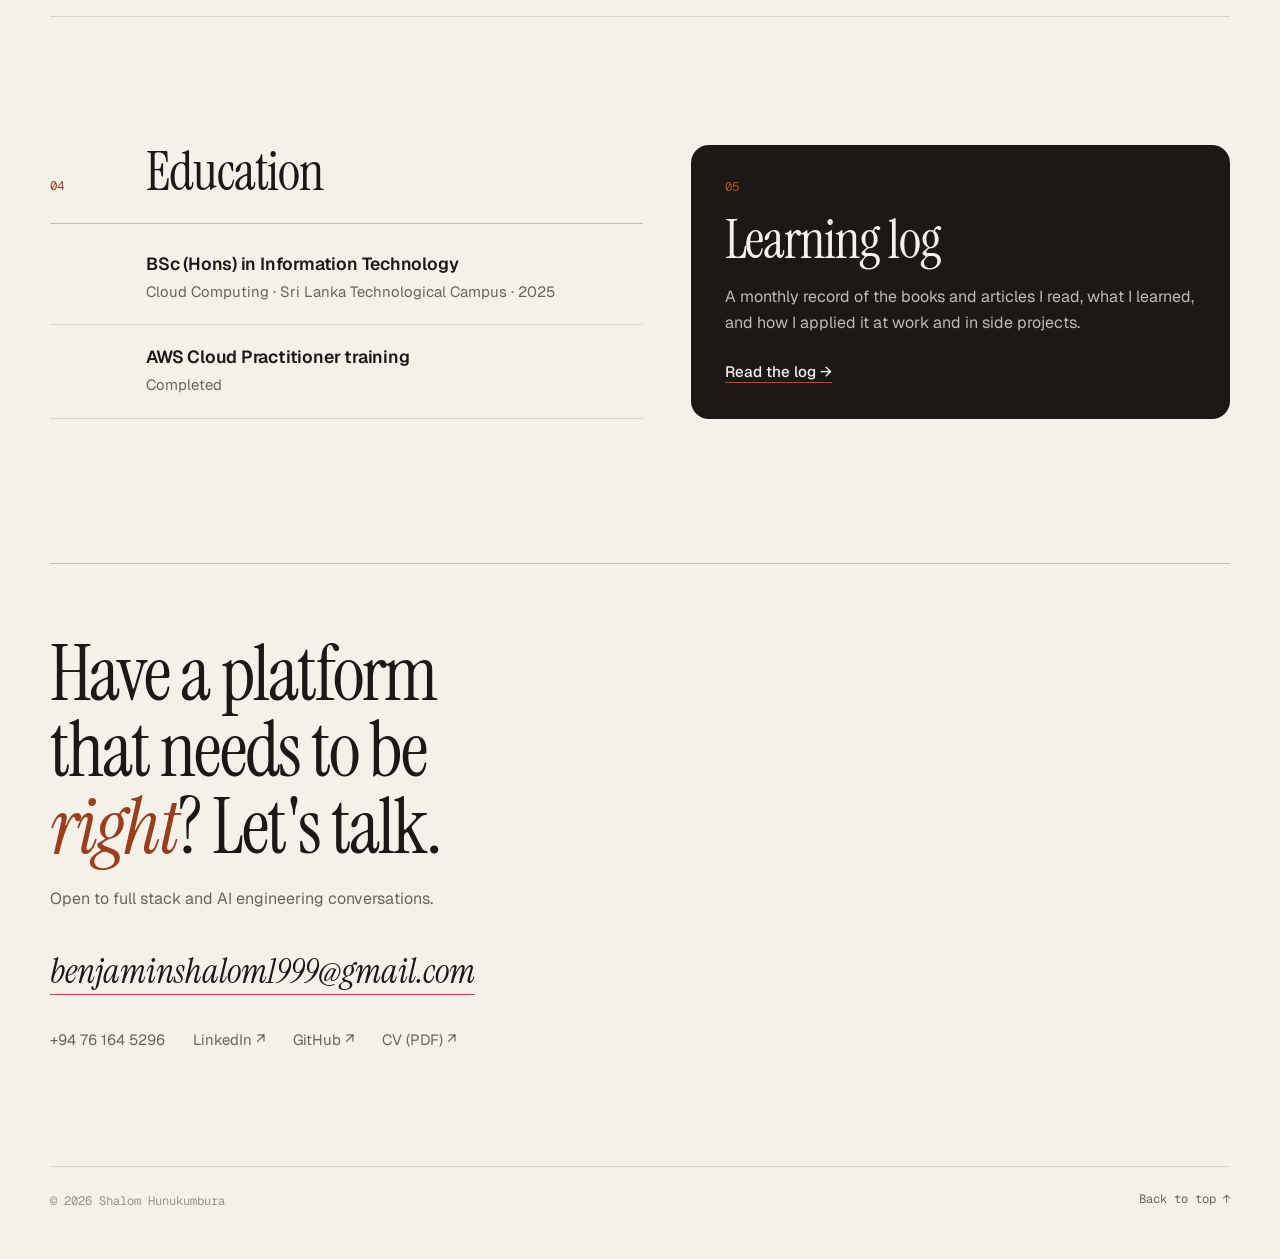
==== commit 238abc2c: "update portfolio design" ====
--- a/index.html
+++ b/index.html
@@ -8,269 +8,348 @@
       name="description"
       content="Portfolio of Shalom Hunukumbura, Full Stack Developer building production platforms and AI-powered applications with Python, FastAPI, Next.js and TypeScript."
     />
+    <meta property="og:type" content="website" />
+    <meta property="og:title" content="Shalom Hunukumbura | Full Stack Developer" />
+    <meta
+      property="og:description"
+      content="Production business and compliance platforms, AI applications, and open-source tools on PyPI."
+    />
+    <meta name="twitter:card" content="summary" />
+    <meta name="theme-color" content="#f4f1ea" media="(prefers-color-scheme: light)" />
+    <meta name="theme-color" content="#141210" media="(prefers-color-scheme: dark)" />
+    <link
+      rel="icon"
+      href="data:image/svg+xml,%3Csvg xmlns='http://www.w3.org/2000/svg' viewBox='0 0 64 64'%3E%3Crect width='64' height='64' rx='14' fill='%23141210'/%3E%3Ctext x='50%25' y='54%25' text-anchor='middle' dominant-baseline='middle' font-family='Georgia,serif' font-style='italic' font-size='36' fill='%23e08a5e'%3Esh%3C/text%3E%3C/svg%3E"
+    />
     <link rel="preconnect" href="https://fonts.googleapis.com" />
     <link rel="preconnect" href="https://fonts.gstatic.com" crossorigin />
     <link
-      href="https://fonts.googleapis.com/css2?family=Inter:wght@400;500;600;700&family=JetBrains+Mono:wght@400;500&display=swap"
+      href="https://fonts.googleapis.com/css2?family=Geist:wght@400;500;600&family=Geist+Mono:wght@400;500&family=Instrument+Serif:ital@0;1&display=swap"
       rel="stylesheet"
     />
     <link rel="stylesheet" href="styles.css" />
+    <script>document.documentElement.classList.add("js");</script>
   </head>
   <body>
+    <a class="skip-link" href="#main">Skip to content</a>
+
     <header class="topbar">
       <div class="container topbar-inner">
-        <a class="brand" href="index.html">SH<span>.</span></a>
+        <a class="brand" href="index.html" aria-label="Shalom Hunukumbura, home">
+          <span class="brand-mark">sh</span>
+          <span class="brand-name">Shalom Hunukumbura</span>
+        </a>
         <nav class="site-nav" aria-label="Primary">
+          <a href="#work">Work</a>
           <a href="#experience">Experience</a>
-          <a href="#projects">Projects</a>
           <a href="#skills">Skills</a>
-          <a href="learning-log.html">Learning Log</a>
+          <a href="learning-log.html">Learning log</a>
+          <a class="nav-cta" href="#contact">Contact</a>
         </nav>
       </div>
     </header>
 
-    <main class="container">
-      <section class="hero">
-        <p class="eyebrow"><span class="status-dot" aria-hidden="true"></span>Malabe, Sri Lanka</p>
-        <h1>Shalom Hunukumbura</h1>
-        <p class="role">Full Stack Developer</p>
-        <p class="lead">
-          I build production-grade business, taxation and compliance platforms end to end:
-          REST APIs, relational data models, frontends and releases. I also build AI-powered
-          applications with RAG and LLM integration for finance and compliance use cases, and ship
-          open-source tools in public: four packages on PyPI, an MCP server and a live job search product.
-        </p>
-        <div class="hero-actions">
-          <a class="btn btn-primary" href="mailto:benjaminshalom1999@gmail.com">Get in touch</a>
-          <a class="btn" href="shalom_hunukumbura_resume.pdf" target="_blank" rel="noopener">Download CV</a>
-          <a class="btn btn-ghost" href="https://github.com/ShalomHunukumbura" target="_blank" rel="noopener noreferrer">GitHub</a>
-          <a class="btn btn-ghost" href="https://linkedin.com/in/shunukumbura" target="_blank" rel="noopener noreferrer">LinkedIn</a>
+    <main id="main" class="container">
+      <section class="hero" aria-labelledby="hero-title">
+        <div class="hero-main reveal">
+          <p class="eyebrow"><span class="status-dot" aria-hidden="true"></span>Available for conversations · Malabe, Sri Lanka</p>
+          <h1 id="hero-title">
+            Shalom Hunukumbura<br />
+            <em>builds the boring parts</em> that have to be right.
+          </h1>
+          <p class="lead">
+            Full stack developer shipping taxation, accounting and compliance platforms end to end:
+            schemas, REST APIs, frontends and releases. Outside work I build AI tools for finance
+            and publish open-source packages, four of them on PyPI.
+          </p>
+          <div class="hero-actions">
+            <a class="btn btn-primary" href="mailto:benjaminshalom1999@gmail.com">
+              Get in touch <span class="btn-arrow" aria-hidden="true">→</span>
+            </a>
+            <a class="btn" href="shalom_hunukumbura_resume.pdf" target="_blank" rel="noopener">Download CV</a>
+            <a class="text-link" href="https://github.com/ShalomHunukumbura" target="_blank" rel="noopener noreferrer">GitHub ↗</a>
+            <a class="text-link" href="https://linkedin.com/in/shunukumbura" target="_blank" rel="noopener noreferrer">LinkedIn ↗</a>
+          </div>
         </div>
-        <ul class="tag-list hero-stack" aria-label="Core stack">
-          <li>Python</li>
-          <li>FastAPI</li>
-          <li>Next.js</li>
-          <li>TypeScript</li>
-          <li>PostgreSQL</li>
-          <li>AI / LLM</li>
-        </ul>
-      </section>
-
-      <section class="stats" aria-label="Highlights">
+
+        <aside class="hero-aside reveal" aria-label="At a glance">
+          <dl class="glance">
+            <div><dt>Now</dt><dd>Software Engineer at Xaventra, BizAdvisor platform</dd></div>
+            <div><dt>Stack</dt><dd>Python, FastAPI, PostgreSQL, Next.js, TypeScript</dd></div>
+            <div><dt>Lately</dt><dd>RAG, MCP servers, migration safety</dd></div>
+            <div><dt>Shipped</dt><dd>4 PyPI packages, 1 MCP server, 1 live job search</dd></div>
+          </dl>
+        </aside>
+      </section>
+
+      <section class="stats reveal" aria-label="Highlights">
         <div class="stat"><strong>15</strong><span>production services contributed to</span></div>
-        <div class="stat"><strong>140+</strong><span>REST endpoints designed &amp; integrated</span></div>
+        <div class="stat"><strong>140+</strong><span>REST endpoints designed and integrated</span></div>
         <div class="stat"><strong>240+</strong><span>merged pull requests</span></div>
         <div class="stat"><strong>46</strong><span>Alembic migrations authored</span></div>
       </section>
 
-      <section class="section" id="experience">
-        <h2 class="section-title">Experience</h2>
-
-        <div class="timeline">
-          <article class="card timeline-item">
-            <div class="card-head">
-              <div>
-                <h3>Software Engineer, Full Stack Developer</h3>
-                <p class="company">Xaventra · BizAdvisor Platform</p>
-              </div>
-              <p class="date">Aug 2025 - Present</p>
-            </div>
-            <ul class="bullets">
-              <li>Build and ship features across a 15-service production platform covering taxation, accounting, incorporation and compliance, authoring 170+ merged PRs on a 6-engineer team.</li>
-              <li>Design and integrate REST APIs across FastAPI and Flask services on PostgreSQL, contributing to 140+ endpoints consumed by Next.js / TypeScript frontends.</li>
-              <li>Own features end to end across 12 services, including invoicing, payments, promotions and incorporation workflows, from schema and business logic to UI and release.</li>
-              <li>Diagnose production incidents through log analysis, database inspection and API tracing, restoring service with minimal downtime and documenting root causes.</li>
-              <li>Author 46 Alembic migrations and maintain 8 GitHub Actions CI/CD workflows, including automated migration checks for safe, repeatable deployments.</li>
-            </ul>
-            <ul class="tag-list small">
-              <li>FastAPI</li><li>Flask</li><li>PostgreSQL</li><li>Next.js</li><li>TypeScript</li><li>Alembic</li><li>GitHub Actions</li>
-            </ul>
-          </article>
-
-          <article class="card timeline-item">
-            <div class="card-head">
-              <div>
-                <h3>Software Engineering Intern, Full Stack Developer</h3>
-                <p class="company">Xaventra · BizAdvisor &amp; Neurux Platforms</p>
-              </div>
-              <p class="date">Feb 2025 - Aug 2025</p>
-            </div>
-            <p class="sub-head">BizAdvisor - compliance platform for corporate secretarial firms</p>
-            <ul class="bullets">
-              <li>Developed backend services with Flask and SQLAlchemy, integrated with React / TypeScript frontends for multi-party task coordination workflows.</li>
-              <li>Fixed intricate ORM relationship and data-binding defects, correcting coordinator attribution and inaccurate UI rendering.</li>
-              <li>Refactored legacy components and resolved production issues in an agile team.</li>
-            </ul>
-            <p class="sub-head">Neurux - domain-focused AI assistant for business &amp; compliance</p>
-            <ul class="bullets">
-              <li>Adapted an AnythingLLM fork into a domain-specific chatbot for finance and compliance users.</li>
-              <li>Implemented RAG pipelines with embeddings and structured document retrieval, improving contextual relevance and precision.</li>
-              <li>Iterated on prompt structures to reduce off-domain answers, and prototyped agentic workflows for multi-step tasks.</li>
-            </ul>
-            <ul class="tag-list small">
-              <li>Flask</li><li>SQLAlchemy</li><li>React</li><li>RAG</li><li>Embeddings</li><li>Prompt Engineering</li>
-            </ul>
-          </article>
-        </div>
-      </section>
-
-      <section class="section" id="projects">
-        <h2 class="section-title">Selected Projects</h2>
-        <div class="project-grid">
-          <article class="card project">
-            <h3>Unlisted</h3>
-            <p class="project-kicker">Live job search · 7,700+ company career pages</p>
-            <p>Every role on 7,700+ Greenhouse, Ashby and Lever career pages, straight from the source: synced hourly by GitHub Actions, kept to the past two weeks (about 40,000 of 227,000), and checked live with the employer before you apply. Checks where a &ldquo;remote&rdquo; role can really be done from, with a filter for Sri Lanka. Fits a free 1 GB Postgres with phrase search under 40 ms.</p>
-            <ul class="tag-list small">
-              <li>Next.js 16</li><li>TypeScript</li><li>Python</li><li>PostgreSQL</li><li>GitHub Actions</li><li>Vercel</li>
-            </ul>
-            <div class="project-links">
-              <a class="project-link" href="https://unlisted-tau.vercel.app" target="_blank" rel="noopener noreferrer">Live site →</a>
-              <a class="project-link" href="https://github.com/ShalomHunukumbura/unlisted" target="_blank" rel="noopener noreferrer">GitHub →</a>
-            </div>
-          </article>
-          <article class="card project">
-            <h3>lk-tax</h3>
-            <p class="project-kicker">Sri Lankan tax engine · published on PyPI</p>
-            <p>APIT, income tax, withholding tax, VAT and SSCL, with rules stored as dated data that cites its Inland Revenue source, so any date since 2023 uses the rules in force then. Verified against all 75,590 rows of the official salary tax tables, and runs fully in the browser as a live calculator.</p>
-            <ul class="tag-list small">
-              <li>Python</li><li>Decimal</li><li>FastAPI</li><li>Pyodide</li><li>PyPI</li>
-            </ul>
-            <div class="project-links">
-              <a class="project-link" href="https://shalomhunukumbura.github.io/lk-tax/" target="_blank" rel="noopener noreferrer">Live calculator →</a>
-              <a class="project-link" href="https://github.com/ShalomHunukumbura/lk-tax" target="_blank" rel="noopener noreferrer">GitHub →</a>
-              <a class="project-link" href="https://pypi.org/project/lk-tax/" target="_blank" rel="noopener noreferrer">PyPI →</a>
-            </div>
-          </article>
-          <article class="card project">
-            <h3>lk-tax-mcp</h3>
-            <p class="project-kicker">AI tool server · official MCP Registry</p>
-            <p>An MCP server that gives AI assistants like Claude 9 exact, sourced Sri Lankan tax tools instead of recalled rates. Designed for an AI as the user: described parameters, enumerated choices, and errors the model can act on.</p>
-            <ul class="tag-list small">
-              <li>Python</li><li>MCP</li><li>LLM tools</li><li>PyPI</li>
-            </ul>
-            <div class="project-links">
-              <a class="project-link" href="https://github.com/ShalomHunukumbura/lk-tax-mcp" target="_blank" rel="noopener noreferrer">GitHub →</a>
-              <a class="project-link" href="https://pypi.org/project/lk-tax-mcp/" target="_blank" rel="noopener noreferrer">PyPI →</a>
-            </div>
-          </article>
-          <article class="card project">
-            <h3>payhere-sim</h3>
-            <p class="project-kicker">PayHere payments testing · published on PyPI</p>
-            <p>Sends correctly signed PayHere payment notifications to localhost and checks a webhook handler against 10 scenarios: forged, underpaid, duplicate, late and simultaneous. Caught a race that granted 500 credits for one payment in a handler that passed manual testing.</p>
-            <ul class="tag-list small">
-              <li>Python</li><li>Webhooks</li><li>Concurrency</li><li>PyPI</li>
-            </ul>
-            <div class="project-links">
-              <a class="project-link" href="https://github.com/ShalomHunukumbura/payhere-sim" target="_blank" rel="noopener noreferrer">GitHub →</a>
-              <a class="project-link" href="https://pypi.org/project/payhere-sim/" target="_blank" rel="noopener noreferrer">PyPI →</a>
-            </div>
-          </article>
-          <article class="card project">
-            <h3>alembic-guard</h3>
-            <p class="project-kicker">Migration linter for PostgreSQL · published on PyPI</p>
-            <p>Catches Alembic migrations that lock Postgres tables or break running code before they reach production. Parses migrations with Python's <code>ast</code> (never executes them), ships 10 rules with suggested fixes, and runs as a CLI or a GitHub Action that annotates pull requests.</p>
-            <ul class="tag-list small">
-              <li>Python</li><li>Alembic</li><li>PostgreSQL</li><li>AST</li><li>GitHub Actions</li><li>PyPI</li>
-            </ul>
-            <div class="project-links">
-              <a class="project-link" href="https://github.com/ShalomHunukumbura/alembic-guard" target="_blank" rel="noopener noreferrer">GitHub →</a>
-              <a class="project-link" href="https://pypi.org/project/alembic-guard/" target="_blank" rel="noopener noreferrer">PyPI →</a>
-              <a class="project-link" href="https://github.com/marketplace/actions/alembic-guard" target="_blank" rel="noopener noreferrer">Marketplace →</a>
-              <a class="project-link" href="https://github.com/ShalomHunukumbura/alembic-guard-demo/pulls" target="_blank" rel="noopener noreferrer">Live demo PR →</a>
-            </div>
-          </article>
-
-          <article class="card project">
-            <h3>DocSage</h3>
-            <p class="project-kicker">RAG from first principles, no LangChain</p>
-            <p>Question answering over 37 engineering documents with cited answers. Hybrid retrieval (FAISS embeddings + BM25, merged with reciprocal rank fusion) puts the right document first for 93% of questions vs 86% for either alone, measured on a 54-question eval set. Refuses off-topic questions instead of guessing.</p>
-            <ul class="tag-list small">
-              <li>Python</li><li>FAISS</li><li>BM25</li><li>FastAPI</li><li>LLM</li><li>Docker</li>
-            </ul>
-            <div class="project-links">
-              <a class="project-link" href="https://github.com/ShalomHunukumbura/docsage" target="_blank" rel="noopener noreferrer">GitHub →</a>
-            </div>
-          </article>
-
-        </div>
-        <p class="more-projects">
+      <section class="section" id="work" aria-labelledby="work-title">
+        <header class="section-head reveal">
+          <p class="section-index">01</p>
+          <h2 id="work-title" class="section-heading">Selected work</h2>
+          <p class="section-note">Things I built on my own time, each solving a problem I ran into at work or in Sri Lanka.</p>
+        </header>
+
+        <ol class="work-list">
+          <li class="work featured reveal">
+            <span class="work-num" aria-hidden="true">01</span>
+            <div class="work-title">
+              <h3>Unlisted</h3>
+              <p class="work-kicker">Live job search across 7,700+ career pages</p>
+            </div>
+            <div class="work-body">
+              <p>Every role on 7,700+ Greenhouse, Ashby and Lever career pages, straight from the source: synced hourly by GitHub Actions, kept to the past two weeks (about 40,000 of 227,000), and checked live with the employer before you apply. Checks where a &ldquo;remote&rdquo; role can really be done from, with a filter for Sri Lanka. Fits a free 1 GB Postgres with phrase search under 40 ms.</p>
+              <ul class="tag-list"><li>Next.js 16</li><li>TypeScript</li><li>Python</li><li>PostgreSQL</li><li>GitHub Actions</li><li>Vercel</li></ul>
+              <div class="work-links">
+                <a href="https://unlisted-tau.vercel.app" target="_blank" rel="noopener noreferrer">Live site ↗</a>
+                <a href="https://github.com/ShalomHunukumbura/unlisted" target="_blank" rel="noopener noreferrer">GitHub ↗</a>
+              </div>
+            </div>
+          </li>
+
+          <li class="work reveal">
+            <span class="work-num" aria-hidden="true">02</span>
+            <div class="work-title">
+              <h3>lk-tax</h3>
+              <p class="work-kicker">Sri Lankan tax engine, on PyPI</p>
+            </div>
+            <div class="work-body">
+              <p>APIT, income tax, withholding tax, VAT and SSCL, with rules stored as dated data that cites its Inland Revenue source, so any date since 2023 uses the rules in force then. Verified against all 75,590 rows of the official salary tax tables, and runs fully in the browser as a live calculator.</p>
+              <ul class="tag-list"><li>Python</li><li>Decimal</li><li>FastAPI</li><li>Pyodide</li><li>PyPI</li></ul>
+              <div class="work-links">
+                <a href="https://shalomhunukumbura.github.io/lk-tax/" target="_blank" rel="noopener noreferrer">Live calculator ↗</a>
+                <a href="https://github.com/ShalomHunukumbura/lk-tax" target="_blank" rel="noopener noreferrer">GitHub ↗</a>
+                <a href="https://pypi.org/project/lk-tax/" target="_blank" rel="noopener noreferrer">PyPI ↗</a>
+              </div>
+            </div>
+          </li>
+
+          <li class="work reveal">
+            <span class="work-num" aria-hidden="true">03</span>
+            <div class="work-title">
+              <h3>lk-tax-mcp</h3>
+              <p class="work-kicker">AI tool server, in the official MCP Registry</p>
+            </div>
+            <div class="work-body">
+              <p>An MCP server that gives AI assistants like Claude 9 exact, sourced Sri Lankan tax tools instead of recalled rates. Designed for an AI as the user: described parameters, enumerated choices, and errors the model can act on.</p>
+              <ul class="tag-list"><li>Python</li><li>MCP</li><li>LLM tools</li><li>PyPI</li></ul>
+              <div class="work-links">
+                <a href="https://github.com/ShalomHunukumbura/lk-tax-mcp" target="_blank" rel="noopener noreferrer">GitHub ↗</a>
+                <a href="https://pypi.org/project/lk-tax-mcp/" target="_blank" rel="noopener noreferrer">PyPI ↗</a>
+              </div>
+            </div>
+          </li>
+
+          <li class="work reveal">
+            <span class="work-num" aria-hidden="true">04</span>
+            <div class="work-title">
+              <h3>payhere-sim</h3>
+              <p class="work-kicker">PayHere payments testing, on PyPI</p>
+            </div>
+            <div class="work-body">
+              <p>Sends correctly signed PayHere payment notifications to localhost and checks a webhook handler against 10 scenarios: forged, underpaid, duplicate, late and simultaneous. Caught a race that granted 500 credits for one payment in a handler that passed manual testing.</p>
+              <ul class="tag-list"><li>Python</li><li>Webhooks</li><li>Concurrency</li><li>PyPI</li></ul>
+              <div class="work-links">
+                <a href="https://github.com/ShalomHunukumbura/payhere-sim" target="_blank" rel="noopener noreferrer">GitHub ↗</a>
+                <a href="https://pypi.org/project/payhere-sim/" target="_blank" rel="noopener noreferrer">PyPI ↗</a>
+              </div>
+            </div>
+          </li>
+
+          <li class="work reveal">
+            <span class="work-num" aria-hidden="true">05</span>
+            <div class="work-title">
+              <h3>alembic-guard</h3>
+              <p class="work-kicker">Migration linter for PostgreSQL, on PyPI</p>
+            </div>
+            <div class="work-body">
+              <p>Catches Alembic migrations that lock Postgres tables or break running code before they reach production. Parses migrations with Python's <code>ast</code> (never executes them), ships 10 rules with suggested fixes, and runs as a CLI or a GitHub Action that annotates pull requests.</p>
+              <ul class="tag-list"><li>Python</li><li>Alembic</li><li>PostgreSQL</li><li>AST</li><li>GitHub Actions</li><li>PyPI</li></ul>
+              <div class="work-links">
+                <a href="https://github.com/ShalomHunukumbura/alembic-guard" target="_blank" rel="noopener noreferrer">GitHub ↗</a>
+                <a href="https://pypi.org/project/alembic-guard/" target="_blank" rel="noopener noreferrer">PyPI ↗</a>
+                <a href="https://github.com/marketplace/actions/alembic-guard" target="_blank" rel="noopener noreferrer">Marketplace ↗</a>
+                <a href="https://github.com/ShalomHunukumbura/alembic-guard-demo/pulls" target="_blank" rel="noopener noreferrer">Live demo PR ↗</a>
+              </div>
+            </div>
+          </li>
+
+          <li class="work reveal">
+            <span class="work-num" aria-hidden="true">06</span>
+            <div class="work-title">
+              <h3>DocSage</h3>
+              <p class="work-kicker">RAG from first principles, no LangChain</p>
+            </div>
+            <div class="work-body">
+              <p>Question answering over 37 engineering documents with cited answers. Hybrid retrieval (FAISS embeddings + BM25, merged with reciprocal rank fusion) puts the right document first for 93% of questions vs 86% for either alone, measured on a 54-question eval set. Refuses off-topic questions instead of guessing.</p>
+              <ul class="tag-list"><li>Python</li><li>FAISS</li><li>BM25</li><li>FastAPI</li><li>LLM</li><li>Docker</li></ul>
+              <div class="work-links">
+                <a href="https://github.com/ShalomHunukumbura/docsage" target="_blank" rel="noopener noreferrer">GitHub ↗</a>
+              </div>
+            </div>
+          </li>
+        </ol>
+
+        <p class="more-projects reveal">
           Earlier: <a href="https://github.com/ShalomHunukumbura/actify" target="_blank" rel="noopener noreferrer">Actify</a> (meeting notes to action items with Gemini),
           <a href="https://github.com/ShalomHunukumbura/customer-churn-prediction" target="_blank" rel="noopener noreferrer">Customer Churn Prediction</a> (ML pipeline + FastAPI) and
           <a href="https://github.com/ShalomHunukumbura" target="_blank" rel="noopener noreferrer">more on GitHub</a>.
         </p>
       </section>
 
-      <section class="section" id="skills">
-        <h2 class="section-title">Skills</h2>
-        <div class="skills-grid">
-          <div class="skill-group">
-            <h3>Languages</h3>
-            <ul class="tag-list"><li>Python</li><li>TypeScript</li><li>JavaScript</li><li>SQL</li><li>HTML</li><li>CSS</li></ul>
-          </div>
-          <div class="skill-group">
-            <h3>Backend</h3>
-            <ul class="tag-list"><li>FastAPI</li><li>Flask</li><li>SQLAlchemy</li><li>Node.js</li><li>Express</li><li>REST API design</li></ul>
-          </div>
-          <div class="skill-group">
-            <h3>Frontend</h3>
-            <ul class="tag-list"><li>React</li><li>Next.js</li><li>TypeScript</li><li>Tailwind CSS</li><li>Responsive UI</li></ul>
-          </div>
-          <div class="skill-group">
-            <h3>Databases</h3>
-            <ul class="tag-list"><li>PostgreSQL</li><li>MySQL</li><li>MongoDB</li><li>SQLite</li><li>Schema design &amp; migrations</li></ul>
-          </div>
-          <div class="skill-group">
-            <h3>AI &amp; ML</h3>
-            <ul class="tag-list"><li>RAG</li><li>LLM integration</li><li>Prompt engineering</li><li>Embeddings &amp; vector retrieval</li><li>MCP servers</li><li>Agentic workflows</li><li>Scikit-learn</li></ul>
-          </div>
-          <div class="skill-group">
-            <h3>Cloud, DevOps &amp; Tools</h3>
-            <ul class="tag-list"><li>AWS (S3)</li><li>Linux</li><li>CI/CD</li><li>GitHub Actions</li><li>Vercel</li><li>Docker</li><li>PyPI packaging</li><li>Git</li><li>Postman</li><li>JWT auth</li><li>AI-assisted dev tooling</li></ul>
-          </div>
-        </div>
-      </section>
-
-      <section class="section two-up">
-        <div>
-          <h2 class="section-title">Education</h2>
-          <article class="card">
-            <h3>BSc (Hons) in Information Technology</h3>
-            <p class="company">Cloud Computing · Sri Lanka Technological Campus · 2025</p>
+      <section class="section" id="experience" aria-labelledby="experience-title">
+        <header class="section-head reveal">
+          <p class="section-index">02</p>
+          <h2 id="experience-title" class="section-heading">Experience</h2>
+          <p class="section-note">One company, two platforms, from intern to owning features across 12 services.</p>
+        </header>
+
+        <div class="timeline">
+          <article class="role-entry reveal">
+            <div class="role-meta">
+              <p class="date">Aug 2025 – Present</p>
+              <p class="company">Xaventra</p>
+            </div>
+            <div class="role-body">
+              <h3>Software Engineer, Full Stack Developer</h3>
+              <p class="role-context">BizAdvisor platform</p>
+              <ul class="bullets">
+                <li>Build and ship features across a 15-service production platform covering taxation, accounting, incorporation and compliance, authoring 170+ merged PRs on a 6-engineer team.</li>
+                <li>Design and integrate REST APIs across FastAPI and Flask services on PostgreSQL, contributing to 140+ endpoints consumed by Next.js / TypeScript frontends.</li>
+                <li>Own features end to end across 12 services, including invoicing, payments, promotions and incorporation workflows, from schema and business logic to UI and release.</li>
+                <li>Diagnose production incidents through log analysis, database inspection and API tracing, restoring service with minimal downtime and documenting root causes.</li>
+                <li>Author 46 Alembic migrations and maintain 8 GitHub Actions CI/CD workflows, including automated migration checks for safe, repeatable deployments.</li>
+              </ul>
+              <ul class="tag-list"><li>FastAPI</li><li>Flask</li><li>PostgreSQL</li><li>Next.js</li><li>TypeScript</li><li>Alembic</li><li>GitHub Actions</li></ul>
+            </div>
           </article>
-          <article class="card">
-            <h3>AWS Cloud Practitioner Training</h3>
-            <p class="company">Completed</p>
+
+          <article class="role-entry reveal">
+            <div class="role-meta">
+              <p class="date">Feb 2025 – Aug 2025</p>
+              <p class="company">Xaventra</p>
+            </div>
+            <div class="role-body">
+              <h3>Software Engineering Intern, Full Stack Developer</h3>
+              <p class="role-context">BizAdvisor and Neurux platforms</p>
+              <p class="sub-head">BizAdvisor, a compliance platform for corporate secretarial firms</p>
+              <ul class="bullets">
+                <li>Developed backend services with Flask and SQLAlchemy, integrated with React / TypeScript frontends for multi-party task coordination workflows.</li>
+                <li>Fixed intricate ORM relationship and data-binding defects, correcting coordinator attribution and inaccurate UI rendering.</li>
+                <li>Refactored legacy components and resolved production issues in an agile team.</li>
+              </ul>
+              <p class="sub-head">Neurux, a domain-focused AI assistant for business and compliance</p>
+              <ul class="bullets">
+                <li>Adapted an AnythingLLM fork into a domain-specific chatbot for finance and compliance users.</li>
+                <li>Implemented RAG pipelines with embeddings and structured document retrieval, improving contextual relevance and precision.</li>
+                <li>Iterated on prompt structures to reduce off-domain answers, and prototyped agentic workflows for multi-step tasks.</li>
+              </ul>
+              <ul class="tag-list"><li>Flask</li><li>SQLAlchemy</li><li>React</li><li>RAG</li><li>Embeddings</li><li>Prompt engineering</li></ul>
+            </div>
           </article>
         </div>
-        <div>
-          <h2 class="section-title">Learning Log</h2>
-          <article class="card callout">
-            <p>
-              I keep a monthly record of the books and articles I read, what I learned,
-              and how I applied it at work and in side projects.
-            </p>
-            <a class="btn btn-primary" href="learning-log.html">Open the Learning Log</a>
-          </article>
+      </section>
+
+      <section class="section" id="skills" aria-labelledby="skills-title">
+        <header class="section-head reveal">
+          <p class="section-index">03</p>
+          <h2 id="skills-title" class="section-heading">Skills</h2>
+          <p class="section-note">What I reach for, grouped by layer.</p>
+        </header>
+
+        <dl class="skills-table reveal">
+          <div class="skill-row"><dt>Languages</dt><dd>Python, TypeScript, JavaScript, SQL, HTML, CSS</dd></div>
+          <div class="skill-row"><dt>Backend</dt><dd>FastAPI, Flask, SQLAlchemy, Node.js, Express, REST API design</dd></div>
+          <div class="skill-row"><dt>Frontend</dt><dd>React, Next.js, TypeScript, Tailwind CSS, responsive UI</dd></div>
+          <div class="skill-row"><dt>Databases</dt><dd>PostgreSQL, MySQL, MongoDB, SQLite, schema design and migrations</dd></div>
+          <div class="skill-row"><dt>AI and ML</dt><dd>RAG, LLM integration, prompt engineering, embeddings and vector retrieval, MCP servers, agentic workflows, scikit-learn</dd></div>
+          <div class="skill-row"><dt>Cloud and tools</dt><dd>AWS (S3), Linux, CI/CD, GitHub Actions, Vercel, Docker, PyPI packaging, Git, Postman, JWT auth, AI-assisted dev tooling</dd></div>
+        </dl>
+      </section>
+
+      <section class="section split" aria-label="Education and learning log">
+        <div class="reveal">
+          <header class="section-head compact">
+            <p class="section-index">04</p>
+            <h2 class="section-heading">Education</h2>
+          </header>
+          <ul class="edu-list">
+            <li>
+              <h3>BSc (Hons) in Information Technology</h3>
+              <p>Cloud Computing · Sri Lanka Technological Campus · 2025</p>
+            </li>
+            <li>
+              <h3>AWS Cloud Practitioner training</h3>
+              <p>Completed</p>
+            </li>
+          </ul>
         </div>
-      </section>
-
-      <section class="section contact card" id="contact">
-        <div>
-          <h2>Let's build something.</h2>
-          <p>Open to full stack and AI engineering conversations.</p>
-        </div>
+        <a class="log-callout reveal" href="learning-log.html">
+          <p class="section-index">05</p>
+          <h2 class="section-heading">Learning log</h2>
+          <p>
+            A monthly record of the books and articles I read, what I learned,
+            and how I applied it at work and in side projects.
+          </p>
+          <span class="text-link">Read the log <span class="btn-arrow" aria-hidden="true">→</span></span>
+        </a>
+      </section>
+
+      <section class="contact reveal" id="contact" aria-labelledby="contact-title">
+        <h2 id="contact-title">Have a platform that needs to be <em>right</em>? Let's talk.</h2>
+        <p class="contact-sub">Open to full stack and AI engineering conversations.</p>
+        <a class="contact-email" href="mailto:benjaminshalom1999@gmail.com">benjaminshalom1999@gmail.com</a>
         <ul class="contact-list">
-          <li><a href="mailto:benjaminshalom1999@gmail.com">benjaminshalom1999@gmail.com</a></li>
           <li><a href="tel:+94761645296">+94 76 164 5296</a></li>
-          <li><a href="https://linkedin.com/in/shunukumbura" target="_blank" rel="noopener noreferrer">linkedin.com/in/shunukumbura</a></li>
-          <li><a href="https://github.com/ShalomHunukumbura" target="_blank" rel="noopener noreferrer">github.com/ShalomHunukumbura</a></li>
+          <li><a href="https://linkedin.com/in/shunukumbura" target="_blank" rel="noopener noreferrer">LinkedIn ↗</a></li>
+          <li><a href="https://github.com/ShalomHunukumbura" target="_blank" rel="noopener noreferrer">GitHub ↗</a></li>
+          <li><a href="shalom_hunukumbura_resume.pdf" target="_blank" rel="noopener">CV (PDF) ↗</a></li>
         </ul>
       </section>
 
       <footer class="footer">
         <p>© 2026 Shalom Hunukumbura</p>
+        <a href="#main">Back to top ↑</a>
       </footer>
     </main>
+
+    <script>
+      (function () {
+        var items = document.querySelectorAll(".reveal");
+        if (!("IntersectionObserver" in window)) {
+          items.forEach(function (el) { el.classList.add("is-visible"); });
+          return;
+        }
+        var io = new IntersectionObserver(function (entries) {
+          entries.forEach(function (entry) {
+            if (entry.isIntersecting) {
+              entry.target.classList.add("is-visible");
+              io.unobserve(entry.target);
+            }
+          });
+        }, { rootMargin: "0px 0px -8% 0px" });
+        items.forEach(function (el) { io.observe(el); });
+
+        var links = document.querySelectorAll('.site-nav a[href^="#"]');
+        var sections = Array.prototype.map.call(links, function (a) {
+          return document.querySelector(a.getAttribute("href"));
+        });
+        var spy = new IntersectionObserver(function (entries) {
+          entries.forEach(function (entry) {
+            if (!entry.isIntersecting) return;
+            links.forEach(function (a) {
+              a.classList.toggle("is-active", a.getAttribute("href") === "#" + entry.target.id);
+            });
+          });
+        }, { rootMargin: "-45% 0px -50% 0px" });
+        sections.forEach(function (s) { if (s) spy.observe(s); });
+      })();
+    </script>
   </body>
 </html>
--- a/styles.css
+++ b/styles.css
@@ -1,87 +1,182 @@
+/* ---------- Tokens ---------- */
+
 :root {
-  --bg: #f7f7f5;
-  --surface: #ffffff;
-  --surface-2: #f1f1ee;
-  --text: #16181d;
-  --muted: #5f6470;
-  --line: #e4e4e0;
-  --accent: #2f5bea;
-  --accent-soft: #eaf0ff;
-  --accent-text: #1d44c4;
-  --success: #0f7a26;
-  --danger: #b32929;
-  --shadow: 0 1px 2px rgba(16, 24, 40, 0.04), 0 8px 24px -12px rgba(16, 24, 40, 0.12);
-  --radius: 14px;
-  --font: "Inter", "Segoe UI", "Helvetica Neue", Arial, sans-serif;
-  --mono: "JetBrains Mono", ui-monospace, SFMono-Regular, Menlo, monospace;
+  --bg: #f4f1ea;
+  --bg-2: #ece7dc;
+  --surface: #faf8f3;
+  --text: #1c1915;
+  --muted: #6b645a;
+  --faint: #9a9286;
+  --line: #ddd6c8;
+  --line-strong: #c9c0ae;
+  --accent: #b24d26;
+  --accent-soft: #f1e1d5;
+  --accent-text: #9a3f1c;
+  --on-accent: #fbf7f1;
+  --success: #3d7a3a;
+  --danger: #b0372b;
+  --shadow: 0 1px 1px rgba(60, 40, 20, 0.04), 0 12px 32px -18px rgba(80, 50, 20, 0.22);
+
+  --font: "Geist", ui-sans-serif, system-ui, "Segoe UI", sans-serif;
+  --serif: "Instrument Serif", "Iowan Old Style", Georgia, serif;
+  --mono: "Geist Mono", ui-monospace, SFMono-Regular, Menlo, monospace;
+
+  --radius-lg: 18px;
+  --radius: 12px;
+  --radius-sm: 6px;
+  --ease: cubic-bezier(0.22, 1, 0.36, 1);
+
+  --z-grain: 1;
+  --z-topbar: 20;
+  --z-skip: 30;
 }
 
 @media (prefers-color-scheme: dark) {
   :root {
-    --bg: #0e1015;
-    --surface: #161920;
-    --surface-2: #1d212a;
-    --text: #e8eaef;
-    --muted: #9aa1ae;
-    --line: #272b35;
-    --accent: #7c9cff;
-    --accent-soft: #1c2440;
-    --accent-text: #a9bdff;
-    --success: #5fcf7a;
-    --danger: #ff7b7b;
-    --shadow: 0 1px 2px rgba(0, 0, 0, 0.3), 0 8px 24px -12px rgba(0, 0, 0, 0.5);
-  }
-}
-
-* {
+    --bg: #141210;
+    --bg-2: #1b1815;
+    --surface: #1e1b17;
+    --text: #ece6da;
+    --muted: #a39a8c;
+    --faint: #756d61;
+    --line: #2d2924;
+    --line-strong: #3d3730;
+    --accent: #e08a5e;
+    --accent-soft: #2e2019;
+    --accent-text: #eba07a;
+    --on-accent: #1a120d;
+    --success: #8cc788;
+    --danger: #f08a7c;
+    --shadow: 0 1px 1px rgba(0, 0, 0, 0.3), 0 12px 32px -18px rgba(0, 0, 0, 0.7);
+  }
+}
+
+/* ---------- Base ---------- */
+
+*,
+*::before,
+*::after {
   box-sizing: border-box;
 }
 
 html {
   scroll-behavior: smooth;
-  scroll-padding-top: 5rem;
+  scroll-padding-top: 5.5rem;
 }
 
 html,
 body {
   margin: 0;
   padding: 0;
+}
+
+body {
   font-family: var(--font);
+  font-size: 1rem;
   background: var(--bg);
   color: var(--text);
   -webkit-font-smoothing: antialiased;
+  text-rendering: optimizeLegibility;
+}
+
+/* Paper grain */
+body::before {
+  content: "";
+  position: fixed;
+  inset: 0;
+  z-index: var(--z-grain);
+  pointer-events: none;
+  opacity: 0.35;
+  mix-blend-mode: multiply;
+  background-image: url("data:image/svg+xml,%3Csvg xmlns='http://www.w3.org/2000/svg' width='160' height='160'%3E%3Cfilter id='n'%3E%3CfeTurbulence type='fractalNoise' baseFrequency='0.85' numOctaves='3' stitchTiles='stitch'/%3E%3CfeColorMatrix values='0 0 0 0 0.4 0 0 0 0 0.3 0 0 0 0 0.2 0 0 0 0.09 0'/%3E%3C/filter%3E%3Crect width='100%25' height='100%25' filter='url(%23n)'/%3E%3C/svg%3E");
+}
+
+@media (prefers-color-scheme: dark) {
+  body::before {
+    mix-blend-mode: screen;
+    opacity: 0.18;
+  }
 }
 
 .container {
-  width: min(980px, 100% - 2rem);
+  width: min(1180px, 100% - 3rem);
   margin: 0 auto;
 }
 
 main.container {
-  padding-bottom: 3rem;
+  position: relative;
+  padding-bottom: 2rem;
 }
 
 h1,
 h2,
 h3,
 p,
-ul {
+ul,
+ol,
+dl,
+dd {
   margin: 0;
 }
 
 p,
 li {
-  font-size: 1rem;
   line-height: 1.65;
+  text-wrap: pretty;
+}
+
+h1,
+h2,
+h3 {
+  text-wrap: balance;
 }
 
 a {
-  color: var(--accent);
+  color: var(--accent-text);
   text-decoration: none;
+  transition: color 0.2s var(--ease);
 }
 
 a:hover {
-  text-decoration: underline;
+  color: var(--text);
+}
+
+:focus-visible {
+  outline: 2px solid var(--accent);
+  outline-offset: 3px;
+  border-radius: 4px;
+}
+
+::selection {
+  background: var(--accent);
+  color: var(--on-accent);
+}
+
+code {
+  font-family: var(--mono);
+  font-size: 0.86em;
+  padding: 0.08rem 0.32rem;
+  border-radius: 4px;
+  background: var(--bg-2);
+  border: 1px solid var(--line);
+}
+
+.skip-link {
+  position: absolute;
+  left: 1rem;
+  top: -4rem;
+  z-index: var(--z-skip);
+  padding: 0.6rem 1rem;
+  border-radius: var(--radius-sm);
+  background: var(--text);
+  color: var(--bg);
+  font-weight: 500;
+  transition: top 0.2s var(--ease);
+}
+
+.skip-link:focus {
+  top: 1rem;
+  color: var(--bg);
 }
 
 /* ---------- Top bar ---------- */
@@ -89,11 +184,11 @@
 .topbar {
   position: sticky;
   top: 0;
-  z-index: 10;
-  background: color-mix(in srgb, var(--bg) 82%, transparent);
-  backdrop-filter: blur(10px);
-  -webkit-backdrop-filter: blur(10px);
-  border-bottom: 1px solid var(--line);
+  z-index: var(--z-topbar);
+  background: color-mix(in srgb, var(--bg) 78%, transparent);
+  backdrop-filter: blur(14px) saturate(1.2);
+  -webkit-backdrop-filter: blur(14px) saturate(1.2);
+  border-bottom: 1px solid color-mix(in srgb, var(--line) 70%, transparent);
 }
 
 .topbar-inner {
@@ -101,156 +196,270 @@
   align-items: center;
   justify-content: space-between;
   gap: 1rem;
-  height: 3.75rem;
+  height: 4rem;
 }
 
 .brand {
-  font-weight: 700;
+  display: inline-flex;
+  align-items: center;
+  gap: 0.7rem;
+  color: var(--text);
+  font-weight: 500;
+  font-size: 0.95rem;
+  letter-spacing: -0.01em;
+}
+
+.brand:hover {
+  color: var(--text);
+}
+
+.brand-mark {
+  display: grid;
+  place-items: center;
+  width: 2rem;
+  height: 2rem;
+  border-radius: 9px;
+  background: var(--text);
+  color: var(--bg);
+  font-family: var(--serif);
+  font-style: italic;
   font-size: 1.15rem;
-  letter-spacing: -0.02em;
-  color: var(--text);
-}
-
-.brand span {
-  color: var(--accent);
-}
-
-.brand:hover {
-  text-decoration: none;
+  line-height: 1;
+  padding-bottom: 2px;
+  transition: transform 0.4s var(--ease), background 0.3s var(--ease);
+}
+
+.brand:hover .brand-mark {
+  transform: rotate(-8deg);
+  background: var(--accent);
 }
 
 .site-nav {
   display: flex;
-  gap: 0.25rem;
+  align-items: center;
+  gap: 0.15rem;
   overflow-x: auto;
+  scrollbar-width: none;
 }
 
 .site-nav a {
-  color: var(--muted);
-  font-size: 0.93rem;
+  position: relative;
+  color: var(--muted);
+  font-size: 0.9rem;
   font-weight: 500;
-  padding: 0.4rem 0.75rem;
-  border-radius: 999px;
+  padding: 0.45rem 0.75rem;
+  border-radius: 8px;
   white-space: nowrap;
+  transition: color 0.2s var(--ease), background 0.2s var(--ease);
 }
 
 .site-nav a:hover {
   color: var(--text);
-  background: var(--surface-2);
-  text-decoration: none;
-}
-
+  background: var(--bg-2);
+}
+
+.site-nav a.is-active,
 .site-nav a[aria-current="page"] {
-  background: var(--accent-soft);
-  color: var(--accent-text);
+  color: var(--text);
+}
+
+.site-nav a.is-active::after,
+.site-nav a[aria-current="page"]::after {
+  content: "";
+  position: absolute;
+  left: 0.75rem;
+  right: 0.75rem;
+  bottom: 0.15rem;
+  height: 1.5px;
+  background: var(--accent);
+}
+
+.site-nav a.nav-cta {
+  margin-left: 0.4rem;
+  color: var(--on-accent);
+  background: var(--text);
+}
+
+.site-nav a.nav-cta:hover {
+  background: var(--accent);
+  color: var(--on-accent);
+}
+
+.site-nav a.nav-cta.is-active::after {
+  display: none;
 }
 
 /* ---------- Hero ---------- */
 
 .hero {
-  padding: 4.5rem 0 2.5rem;
+  display: grid;
+  grid-template-columns: minmax(0, 1fr) 300px;
+  gap: 4rem;
+  align-items: end;
+  padding: 6.5rem 0 4rem;
 }
 
 .eyebrow {
   display: inline-flex;
   align-items: center;
-  gap: 0.5rem;
-  font-size: 0.82rem;
-  font-weight: 500;
-  text-transform: uppercase;
-  letter-spacing: 0.12em;
-  color: var(--muted);
-  margin-bottom: 1rem;
+  gap: 0.6rem;
+  font-family: var(--mono);
+  font-size: 0.78rem;
+  color: var(--muted);
+  margin-bottom: 1.75rem;
 }
 
 .status-dot {
-  width: 8px;
-  height: 8px;
+  position: relative;
+  width: 7px;
+  height: 7px;
   border-radius: 50%;
-  background: #22c55e;
-  box-shadow: 0 0 0 4px rgba(34, 197, 94, 0.18);
+  background: #4f9a4b;
+}
+
+.status-dot::after {
+  content: "";
+  position: absolute;
+  inset: -4px;
+  border-radius: 50%;
+  border: 1px solid #4f9a4b;
+  animation: pulse 2.4s var(--ease) infinite;
+}
+
+@keyframes pulse {
+  0% {
+    transform: scale(0.6);
+    opacity: 0.9;
+  }
+  100% {
+    transform: scale(1.8);
+    opacity: 0;
+  }
 }
 
 h1 {
-  font-size: clamp(2.3rem, 6vw, 3.8rem);
-  line-height: 1.05;
-  letter-spacing: -0.035em;
-  font-weight: 700;
-}
-
-.role {
-  font-size: clamp(1.15rem, 2.4vw, 1.45rem);
-  font-weight: 600;
-  margin-top: 0.6rem;
-  background: linear-gradient(90deg, var(--accent), #8b5cf6);
-  -webkit-background-clip: text;
-  background-clip: text;
-  color: transparent;
-  width: fit-content;
+  font-family: var(--serif);
+  font-weight: 400;
+  font-size: clamp(2.8rem, 6.6vw, 5.6rem);
+  line-height: 0.98;
+  letter-spacing: -0.025em;
+  max-width: 17ch;
+}
+
+h1 em {
+  font-style: italic;
+  color: var(--accent-text);
 }
 
 .lead {
-  max-width: 62ch;
-  margin-top: 1.1rem;
-  color: var(--muted);
-  font-size: 1.08rem;
-}
-
-.subtitle {
-  font-weight: 600;
-  margin-top: 0.5rem;
-  margin-bottom: 0.8rem;
+  max-width: 58ch;
+  margin-top: 2rem;
+  color: var(--muted);
+  font-size: 1.12rem;
+  line-height: 1.6;
 }
 
 .hero-actions {
   display: flex;
   flex-wrap: wrap;
-  gap: 0.6rem;
-  margin-top: 1.6rem;
-}
-
-.hero-stack {
-  margin-top: 1.6rem;
-}
-
-/* ---------- Buttons ---------- */
+  align-items: center;
+  gap: 0.75rem 1.4rem;
+  margin-top: 2.25rem;
+}
+
+.hero-actions .btn + .btn {
+  margin-left: -0.75rem;
+}
+
+.hero-aside {
+  border-top: 1px solid var(--line-strong);
+  padding-top: 1.25rem;
+}
+
+.glance {
+  display: grid;
+  gap: 1.1rem;
+}
+
+.glance dt {
+  font-family: var(--mono);
+  font-size: 0.72rem;
+  color: var(--faint);
+  margin-bottom: 0.2rem;
+}
+
+.glance dd {
+  font-size: 0.93rem;
+  line-height: 1.45;
+}
+
+/* ---------- Buttons & links ---------- */
 
 .btn {
   display: inline-flex;
   align-items: center;
   justify-content: center;
+  gap: 0.5rem;
   font: inherit;
-  font-size: 0.94rem;
+  font-size: 0.95rem;
   font-weight: 500;
-  padding: 0.6rem 1.05rem;
-  border-radius: 10px;
-  border: 1px solid var(--line);
-  background: var(--surface);
+  padding: 0.75rem 1.2rem;
+  border-radius: 999px;
+  border: 1px solid var(--line-strong);
+  background: transparent;
   color: var(--text);
   cursor: pointer;
-  transition: transform 0.15s ease, border-color 0.15s ease, background 0.15s ease;
+  transition: transform 0.25s var(--ease), background 0.25s var(--ease), border-color 0.25s var(--ease),
+    color 0.25s var(--ease);
 }
 
 .btn:hover {
-  text-decoration: none;
-  border-color: var(--accent);
+  color: var(--text);
+  border-color: var(--text);
   transform: translateY(-1px);
 }
 
+.btn:active {
+  transform: translateY(0) scale(0.98);
+}
+
 .btn-primary {
+  background: var(--text);
+  border-color: var(--text);
+  color: var(--bg);
+}
+
+.btn-primary:hover {
   background: var(--accent);
   border-color: var(--accent);
-  color: #fff;
-}
-
-@media (prefers-color-scheme: dark) {
-  .btn-primary {
-    color: #0e1015;
-  }
-}
-
-.btn-ghost {
-  background: transparent;
+  color: var(--on-accent);
+}
+
+.btn-arrow {
+  display: inline-block;
+  transition: transform 0.3s var(--ease);
+}
+
+.btn:hover .btn-arrow,
+a:hover .btn-arrow {
+  transform: translateX(3px);
+}
+
+.text-link {
+  color: var(--text);
+  font-weight: 500;
+  font-size: 0.95rem;
+  background-image: linear-gradient(var(--accent), var(--accent));
+  background-size: 100% 1px;
+  background-position: 0 100%;
+  background-repeat: no-repeat;
+  padding-bottom: 2px;
+  transition: background-size 0.3s var(--ease), color 0.2s var(--ease);
+}
+
+.text-link:hover {
+  color: var(--accent-text);
+  background-size: 100% 2px;
 }
 
 /* ---------- Tags ---------- */
@@ -260,27 +469,17 @@
   padding: 0;
   display: flex;
   flex-wrap: wrap;
-  gap: 0.4rem;
+  gap: 0.35rem;
 }
 
 .tag-list li {
   font-family: var(--mono);
-  font-size: 0.8rem;
+  font-size: 0.72rem;
   line-height: 1.4;
-  padding: 0.28rem 0.6rem;
-  border-radius: 999px;
-  background: var(--surface-2);
-  border: 1px solid var(--line);
-  color: var(--muted);
-}
-
-.tag-list.small {
-  margin-top: 1rem;
-}
-
-.tag-list.small li {
-  font-size: 0.74rem;
-  padding: 0.2rem 0.5rem;
+  padding: 0.22rem 0.5rem;
+  border-radius: var(--radius-sm);
+  background: var(--bg-2);
+  color: var(--muted);
 }
 
 /* ---------- Stats ---------- */
@@ -288,60 +487,101 @@
 .stats {
   display: grid;
   grid-template-columns: repeat(4, minmax(0, 1fr));
-  gap: 1px;
-  background: var(--line);
-  border: 1px solid var(--line);
-  border-radius: var(--radius);
-  overflow: hidden;
+  border-top: 1px solid var(--line-strong);
+  border-bottom: 1px solid var(--line);
 }
 
 .stat {
-  background: var(--surface);
-  padding: 1.2rem 1.1rem;
+  padding: 1.6rem 1.5rem 1.8rem 0;
   display: flex;
   flex-direction: column;
-  gap: 0.2rem;
+  gap: 0.4rem;
+}
+
+.stat + .stat {
+  padding-left: 1.5rem;
+  border-left: 1px solid var(--line);
 }
 
 .stat strong {
-  font-size: 1.8rem;
-  letter-spacing: -0.03em;
+  font-family: var(--serif);
+  font-weight: 400;
+  font-size: clamp(2.4rem, 4.5vw, 3.4rem);
+  line-height: 1;
+  letter-spacing: -0.02em;
+  font-variant-numeric: tabular-nums lining-nums;
 }
 
 .stat span {
   color: var(--muted);
   font-size: 0.88rem;
   line-height: 1.4;
-}
-
-/* ---------- Sections & cards ---------- */
+  max-width: 20ch;
+}
+
+/* ---------- Sections ---------- */
 
 .section {
-  margin-top: 4rem;
-}
-
-.section-title,
-.section > h2 {
-  font-size: 0.82rem;
+  margin-top: 8rem;
+}
+
+.section-head {
+  display: grid;
+  grid-template-columns: 4rem minmax(0, 1fr) minmax(0, 340px);
+  align-items: baseline;
+  gap: 1rem 2rem;
+  padding-bottom: 1.5rem;
+  margin-bottom: 0.5rem;
+  border-bottom: 1px solid var(--line-strong);
+}
+
+.section-head.compact {
+  grid-template-columns: 4rem minmax(0, 1fr);
+}
+
+.section-index {
+  font-family: var(--mono);
+  font-size: 0.78rem;
+  color: var(--accent-text);
+}
+
+.section-heading {
+  font-family: var(--serif);
+  font-weight: 400;
+  font-size: clamp(2.2rem, 4.4vw, 3.4rem);
+  line-height: 1;
+  letter-spacing: -0.02em;
+}
+
+.section-note {
+  color: var(--muted);
+  font-size: 0.93rem;
+  line-height: 1.5;
+}
+
+/* Learning-log page still uses the plain label style */
+.section-title {
+  font-family: var(--mono);
+  font-size: 0.78rem;
+  font-weight: 400;
+  color: var(--muted);
+  padding-bottom: 0.9rem;
+  margin-bottom: 1.25rem;
+  border-bottom: 1px solid var(--line-strong);
+}
+
+h3 {
+  font-size: 1.1rem;
+  line-height: 1.35;
   font-weight: 600;
-  text-transform: uppercase;
-  letter-spacing: 0.14em;
-  color: var(--muted);
-  margin-bottom: 1.1rem;
-}
-
-h3 {
-  font-size: 1.08rem;
-  line-height: 1.4;
-  font-weight: 600;
-  letter-spacing: -0.01em;
+  letter-spacing: -0.012em;
 }
 
 .card {
   background: var(--surface);
   border: 1px solid var(--line);
-  border-radius: var(--radius);
-  padding: 1.35rem 1.4rem;
+  border-radius: var(--radius-lg);
+  padding: 1.5rem 1.6rem;
   box-shadow: var(--shadow);
 }
 
@@ -353,6 +593,204 @@
   margin-top: 0.35rem;
 }
 
+/* ---------- Work list ---------- */
+
+.work-list {
+  list-style: none;
+  padding: 0;
+}
+
+.work {
+  position: relative;
+  isolation: isolate;
+  display: grid;
+  grid-template-columns: 4rem minmax(0, 0.9fr) minmax(0, 1.6fr);
+  gap: 1rem 2rem;
+  padding: 2.25rem 0 2.5rem;
+  border-bottom: 1px solid var(--line);
+}
+
+.work::before {
+  content: "";
+  position: absolute;
+  inset: 0 -1.5rem;
+  border-radius: var(--radius-lg);
+  background: var(--surface);
+  opacity: 0;
+  transform: scale(0.985);
+  transition: opacity 0.35s var(--ease), transform 0.35s var(--ease);
+  z-index: -1;
+}
+
+.work:hover::before {
+  opacity: 1;
+  transform: scale(1);
+}
+
+.work-num {
+  font-family: var(--mono);
+  font-size: 0.78rem;
+  color: var(--faint);
+  padding-top: 0.55rem;
+}
+
+.work-title h3 {
+  font-family: var(--serif);
+  font-weight: 400;
+  font-size: clamp(1.75rem, 2.8vw, 2.2rem);
+  line-height: 1.05;
+  letter-spacing: -0.01em;
+  transition: color 0.25s var(--ease);
+}
+
+.work:hover .work-title h3 {
+  color: var(--accent-text);
+}
+
+.work-kicker {
+  margin-top: 0.5rem;
+  color: var(--muted);
+  font-size: 0.92rem;
+  line-height: 1.45;
+  max-width: 28ch;
+}
+
+.work-body > p {
+  color: var(--muted);
+  max-width: 64ch;
+}
+
+.work-body .tag-list {
+  margin-top: 1.1rem;
+}
+
+.work-links {
+  display: flex;
+  flex-wrap: wrap;
+  gap: 0.4rem 1.4rem;
+  margin-top: 1.1rem;
+}
+
+.work-links a {
+  font-size: 0.9rem;
+  font-weight: 500;
+  color: var(--text);
+  border-bottom: 1px solid var(--line-strong);
+  padding-bottom: 1px;
+  transition: color 0.2s var(--ease), border-color 0.2s var(--ease);
+}
+
+.work-links a:hover {
+  color: var(--accent-text);
+  border-color: var(--accent);
+}
+
+.work.featured {
+  padding: 3rem 0 3.25rem;
+}
+
+.work.featured .work-title h3 {
+  font-size: clamp(2.6rem, 5vw, 4rem);
+}
+
+.work.featured .work-body > p {
+  font-size: 1.06rem;
+  color: var(--text);
+}
+
+.more-projects {
+  margin-top: 1.75rem;
+  margin-left: 6rem;
+  color: var(--muted);
+  font-size: 0.93rem;
+}
+
+.more-projects a {
+  color: var(--text);
+  text-decoration: underline;
+  text-decoration-color: var(--line-strong);
+  text-underline-offset: 3px;
+}
+
+.more-projects a:hover {
+  text-decoration-color: var(--accent);
+}
+
+/* ---------- Experience ---------- */
+
+.role-entry {
+  display: grid;
+  grid-template-columns: 4rem minmax(0, 0.9fr) minmax(0, 1.6fr);
+  gap: 1rem 2rem;
+  padding: 2.5rem 0;
+  border-bottom: 1px solid var(--line);
+}
+
+.role-meta {
+  grid-column: 2;
+  position: sticky;
+  top: 6rem;
+  align-self: start;
+}
+
+.role-meta .date {
+  font-family: var(--mono);
+  font-size: 0.82rem;
+  color: var(--text);
+  font-variant-numeric: tabular-nums;
+}
+
+.role-meta .company {
+  margin-top: 0.3rem;
+  color: var(--muted);
+  font-size: 0.92rem;
+}
+
+.role-body {
+  grid-column: 3;
+}
+
+.role-context {
+  margin-top: 0.25rem;
+  color: var(--muted);
+  font-size: 0.93rem;
+}
+
+.sub-head {
+  margin-top: 1.5rem;
+  font-weight: 500;
+  font-size: 0.95rem;
+}
+
+.bullets {
+  list-style: none;
+  padding: 0;
+  margin-top: 1rem;
+}
+
+.bullets li {
+  position: relative;
+  padding-left: 1.4rem;
+  margin-top: 0.55rem;
+  color: var(--muted);
+  max-width: 68ch;
+}
+
+.bullets li::before {
+  content: "";
+  position: absolute;
+  left: 0;
+  top: 0.8em;
+  width: 0.65rem;
+  height: 1px;
+  background: var(--accent);
+}
+
+.role-body > .tag-list {
+  margin-top: 1.4rem;
+}
+
+/* Legacy card-head layout (kept for any reuse) */
 .card-head {
   display: flex;
   justify-content: space-between;
@@ -362,8 +800,6 @@
 
 .company {
   color: var(--muted);
-  margin-top: 0.2rem;
-  font-size: 0.95rem;
 }
 
 .date {
@@ -371,223 +807,216 @@
   font-size: 0.8rem;
   color: var(--muted);
   white-space: nowrap;
-  padding-top: 0.2rem;
-}
-
-.sub-head {
-  margin-top: 1.1rem;
-  font-weight: 600;
-  font-size: 0.95rem;
-}
-
-.bullets {
+}
+
+/* ---------- Skills ---------- */
+
+.skills-table {
+  display: grid;
+}
+
+.skill-row {
+  display: grid;
+  grid-template-columns: 4rem minmax(0, 0.9fr) minmax(0, 1.6fr);
+  gap: 0.5rem 2rem;
+  padding: 1.15rem 0;
+  border-bottom: 1px solid var(--line);
+  transition: background 0.25s var(--ease);
+}
+
+.skill-row dt {
+  grid-column: 2;
+  font-weight: 500;
+}
+
+.skill-row dd {
+  grid-column: 3;
+  color: var(--muted);
+  line-height: 1.6;
+}
+
+.skill-row:hover dt {
+  color: var(--accent-text);
+}
+
+/* ---------- Education + log ---------- */
+
+.split {
+  display: grid;
+  grid-template-columns: minmax(0, 1.1fr) minmax(0, 1fr);
+  gap: 3rem;
+  align-items: stretch;
+}
+
+.edu-list {
   list-style: none;
   padding: 0;
-  margin-top: 0.8rem;
-}
-
-.bullets li {
-  position: relative;
-  padding-left: 1.1rem;
-  margin-top: 0.45rem;
-  color: var(--muted);
-}
-
-.bullets li::before {
-  content: "";
-  position: absolute;
-  left: 0;
-  top: 0.72em;
-  width: 6px;
-  height: 6px;
-  border-radius: 50%;
-  background: var(--accent);
-}
-
-/* Timeline */
-
-.timeline {
-  position: relative;
-  padding-left: 1.5rem;
-}
-
-.timeline::before {
-  content: "";
-  position: absolute;
-  left: 0.3rem;
-  top: 0.6rem;
-  bottom: 0.6rem;
-  width: 2px;
-  background: var(--line);
-}
-
-.timeline-item {
-  position: relative;
-}
-
-.timeline-item::before {
-  content: "";
-  position: absolute;
-  left: calc(-1.5rem + 0.3rem - 5px);
-  top: 1.7rem;
-  width: 12px;
-  height: 12px;
-  border-radius: 50%;
-  background: var(--surface);
-  border: 2px solid var(--accent);
-}
-
-/* Projects */
-
-.project-grid {
-  display: grid;
-  grid-template-columns: repeat(2, minmax(0, 1fr));
-  gap: 1rem;
-}
-
-.project-grid .card + .card {
-  margin-top: 0;
-}
-
-.project {
+}
+
+.edu-list li {
+  padding: 1.25rem 0 1.25rem 6rem;
+  border-bottom: 1px solid var(--line);
+}
+
+.edu-list p {
+  margin-top: 0.25rem;
+  color: var(--muted);
+  font-size: 0.93rem;
+}
+
+.log-callout {
   display: flex;
   flex-direction: column;
-  transition: transform 0.18s ease, border-color 0.18s ease;
-}
-
-.project:hover {
+  gap: 1rem;
+  padding: 2rem 2.1rem 2.25rem;
+  border-radius: var(--radius-lg);
+  background: var(--text);
+  color: var(--bg);
+  transition: transform 0.4s var(--ease), box-shadow 0.4s var(--ease);
+}
+
+.log-callout:hover {
+  color: var(--bg);
   transform: translateY(-3px);
-  border-color: color-mix(in srgb, var(--accent) 45%, var(--line));
-}
-
-.project-kicker {
+  box-shadow: 0 24px 48px -24px rgba(80, 40, 15, 0.45);
+}
+
+.log-callout .section-index {
+  color: var(--accent);
+}
+
+.log-callout p:not(.section-index) {
+  color: color-mix(in srgb, var(--bg) 75%, var(--text));
+  max-width: 44ch;
+}
+
+.log-callout .text-link {
+  margin-top: auto;
+  align-self: flex-start;
+  color: var(--bg);
+}
+
+/* ---------- Contact ---------- */
+
+.contact {
+  margin-top: 9rem;
+  padding: 4.5rem 0 4rem;
+  border-top: 1px solid var(--line-strong);
+}
+
+.contact h2 {
+  font-family: var(--serif);
+  font-weight: 400;
+  font-size: clamp(2.4rem, 6vw, 4.8rem);
+  line-height: 1;
+  letter-spacing: -0.025em;
+  max-width: 16ch;
+}
+
+.contact h2 em {
   color: var(--accent-text);
-  font-size: 0.88rem;
-  font-weight: 500;
-  margin: 0.15rem 0 0.7rem;
-}
-
-.project > p:not(.project-kicker) {
-  color: var(--muted);
-}
-
-.project-link {
-  margin-top: auto;
-  padding-top: 1rem;
-  font-weight: 500;
-  font-size: 0.93rem;
-}
-
-.project-links {
-  margin-top: auto;
-  display: flex;
-  flex-wrap: wrap;
-  gap: 0 1.1rem;
-}
-
-.project-links .project-link {
-  margin-top: 0;
-}
-
-.project code {
-  font-family: var(--mono);
-  font-size: 0.85em;
-  padding: 0.05rem 0.3rem;
-  border-radius: 4px;
-  background: var(--surface-2);
-}
-
-/* Skills */
-
-.skills-grid {
-  display: grid;
-  grid-template-columns: repeat(3, minmax(0, 1fr));
-  gap: 1rem;
-}
-
-.skill-group {
-  background: var(--surface);
-  border: 1px solid var(--line);
-  border-radius: var(--radius);
-  padding: 1.1rem 1.2rem;
-}
-
-.skill-group h3 {
-  font-size: 0.95rem;
-  margin-bottom: 0.75rem;
-}
-
-/* Education + log callout */
-
-.two-up {
-  display: grid;
-  grid-template-columns: repeat(2, minmax(0, 1fr));
-  gap: 1.5rem;
-}
-
-.callout p {
-  color: var(--muted);
-  margin-bottom: 1.1rem;
-}
-
-/* Contact */
-
-.contact {
-  display: flex;
-  justify-content: space-between;
-  align-items: center;
-  gap: 1.5rem;
-  flex-wrap: wrap;
-  padding: 2rem;
-  background: linear-gradient(135deg, var(--accent-soft), var(--surface));
-}
-
-.contact h2 {
-  font-size: 1.6rem;
-  letter-spacing: -0.02em;
-  color: var(--text);
-  text-transform: none;
-  margin-bottom: 0.3rem;
-}
-
-.contact p {
-  color: var(--muted);
+}
+
+.contact-sub {
+  margin-top: 1.25rem;
+  color: var(--muted);
+}
+
+.contact-email {
+  display: inline-block;
+  margin-top: 2.25rem;
+  font-family: var(--serif);
+  font-style: italic;
+  font-size: clamp(1.4rem, 3.2vw, 2.2rem);
+  color: var(--text);
+  border-bottom: 1px solid var(--accent);
+  overflow-wrap: anywhere;
+  transition: color 0.2s var(--ease);
+}
+
+.contact-email:hover {
+  color: var(--accent-text);
 }
 
 .contact-list {
   list-style: none;
   padding: 0;
-  display: grid;
-  gap: 0.25rem;
-  font-size: 0.95rem;
+  display: flex;
+  flex-wrap: wrap;
+  gap: 0.5rem 1.75rem;
+  margin-top: 2rem;
+}
+
+.contact-list a {
+  color: var(--muted);
+  font-size: 0.93rem;
+}
+
+.contact-list a:hover {
+  color: var(--text);
 }
 
 .footer {
+  display: flex;
+  justify-content: space-between;
+  gap: 1rem;
+  flex-wrap: wrap;
   margin-top: 3rem;
-  padding-top: 1.5rem;
+  padding: 1.5rem 0 1rem;
   border-top: 1px solid var(--line);
-  color: var(--muted);
-  font-size: 0.88rem;
+  color: var(--faint);
+  font-family: var(--mono);
+  font-size: 0.76rem;
 }
 
 .footer p {
   font-size: inherit;
 }
 
+.footer a {
+  color: var(--muted);
+}
+
+.footer a:hover {
+  color: var(--text);
+}
+
+/* ---------- Reveal motion ---------- */
+
+.js .reveal {
+  opacity: 0;
+  transform: translateY(18px);
+  transition: opacity 0.9s var(--ease), transform 0.9s var(--ease);
+}
+
+.js .reveal.is-visible {
+  opacity: 1;
+  transform: none;
+}
+
+.js .hero .reveal:nth-child(2) {
+  transition-delay: 0.15s;
+}
+
 /* ---------- Learning log ---------- */
 
 .hero.compact-hero {
-  padding: 3.5rem 0 1rem;
+  display: block;
+  padding: 5rem 0 1rem;
+}
+
+.compact-hero h1 {
+  max-width: none;
 }
 
 .log-stats {
-  margin-top: 2rem;
+  margin-top: 3rem;
   grid-template-columns: repeat(3, minmax(0, 1fr));
 }
 
 .card-grid {
   display: grid;
-  gap: 1rem;
+  gap: 0.75rem;
 }
 
 .card-grid .card + .card {
@@ -596,6 +1025,14 @@
 
 .log-entry {
   padding: 0;
+  box-shadow: none;
+  transition: border-color 0.25s var(--ease), box-shadow 0.25s var(--ease);
+}
+
+.log-entry:hover,
+.log-entry[open] {
+  border-color: var(--line-strong);
+  box-shadow: var(--shadow);
 }
 
 .log-summary {
@@ -605,7 +1042,8 @@
   align-items: center;
   justify-content: space-between;
   gap: 1rem;
-  padding: 1.1rem 1.4rem;
+  padding: 1.25rem 1.6rem;
+  border-radius: var(--radius-lg);
 }
 
 .log-summary::-webkit-details-marker {
@@ -614,12 +1052,16 @@
 
 .log-summary h3 {
   margin: 0;
+  font-family: var(--serif);
+  font-weight: 400;
+  font-size: 1.6rem;
+  letter-spacing: -0.01em;
 }
 
 .log-counts {
   margin-left: auto;
   font-family: var(--mono);
-  font-size: 0.78rem;
+  font-size: 0.76rem;
   color: var(--muted);
 }
 
@@ -627,10 +1069,10 @@
   flex: none;
   width: 0.55rem;
   height: 0.55rem;
-  border-right: 2px solid var(--muted);
-  border-bottom: 2px solid var(--muted);
+  border-right: 1.5px solid var(--muted);
+  border-bottom: 1.5px solid var(--muted);
   transform: rotate(45deg) translateY(-2px);
-  transition: transform 0.2s ease;
+  transition: transform 0.3s var(--ease);
 }
 
 .log-entry[open] .log-toggle {
@@ -638,23 +1080,21 @@
 }
 
 .log-content {
-  padding: 0.4rem 1.4rem 1.4rem;
+  padding: 0.4rem 1.6rem 1.6rem;
   border-top: 1px solid var(--line);
   display: grid;
   grid-template-columns: repeat(2, minmax(0, 1fr));
-  gap: 0 2rem;
+  gap: 0 2.5rem;
 }
 
 .log-block {
-  margin-top: 1rem;
+  margin-top: 1.25rem;
 }
 
 .log-title {
-  color: var(--muted);
-  font-size: 0.78rem;
-  font-weight: 600;
-  letter-spacing: 0.12em;
-  text-transform: uppercase;
+  font-family: var(--mono);
+  color: var(--accent-text);
+  font-size: 0.74rem;
 }
 
 .log-list {
@@ -665,8 +1105,8 @@
 
 .log-list li {
   position: relative;
-  padding-left: 1rem;
-  margin-top: 0.5rem;
+  padding-left: 1.2rem;
+  margin-top: 0.55rem;
   font-size: 0.95rem;
 }
 
@@ -674,10 +1114,9 @@
   content: "";
   position: absolute;
   left: 0;
-  top: 0.7em;
-  width: 5px;
-  height: 5px;
-  border-radius: 50%;
+  top: 0.8em;
+  width: 0.55rem;
+  height: 1px;
   background: var(--accent);
 }
 
@@ -702,16 +1141,22 @@
 .admin-toolbar button {
   font: inherit;
   font-size: 0.9rem;
-  border: 1px solid var(--line);
-  background: var(--surface);
-  color: var(--text);
-  padding: 0.45rem 0.8rem;
-  border-radius: 8px;
+  border: 1px solid var(--line-strong);
+  background: transparent;
+  color: var(--text);
+  padding: 0.5rem 0.95rem;
+  border-radius: 999px;
   cursor: pointer;
+  transition: background 0.2s var(--ease), border-color 0.2s var(--ease), transform 0.2s var(--ease);
 }
 
 .admin-toolbar button:hover {
-  background: var(--surface-2);
+  background: var(--bg-2);
+  border-color: var(--text);
+}
+
+.admin-toolbar button:active {
+  transform: scale(0.98);
 }
 
 #admin-status,
@@ -727,9 +1172,9 @@
   font-family: var(--mono);
   font-size: 0.85rem;
   border: 1px solid var(--line);
-  border-radius: 8px;
-  padding: 0.7rem;
-  background: var(--surface-2);
+  border-radius: var(--radius);
+  padding: 0.85rem;
+  background: var(--bg-2);
   color: var(--text);
 }
 
@@ -743,63 +1188,188 @@
 
 /* ---------- Responsive ---------- */
 
-@media (max-width: 800px) {
+@media (max-width: 960px) {
+  .hero {
+    grid-template-columns: 1fr;
+    gap: 3rem;
+    padding-top: 4.5rem;
+  }
+
+  .hero-aside {
+    max-width: 520px;
+  }
+
+  .glance {
+    grid-template-columns: repeat(2, minmax(0, 1fr));
+  }
+
+  .section-head,
+  .work,
+  .role-entry,
+  .skill-row {
+    grid-template-columns: 3rem minmax(0, 1fr);
+  }
+
+  .section-note {
+    grid-column: 2;
+  }
+
+  .work-body,
+  .role-body {
+    grid-column: 2;
+  }
+
+  .role-meta {
+    position: static;
+  }
+
+  .skill-row dd {
+    grid-column: 2;
+  }
+
+  .more-projects {
+    margin-left: 5rem;
+  }
+
+  .split {
+    grid-template-columns: 1fr;
+  }
+
+  .edu-list li {
+    padding-left: 5rem;
+  }
+
+  .log-content {
+    grid-template-columns: 1fr;
+  }
+}
+
+@media (max-width: 720px) {
   .stats {
     grid-template-columns: repeat(2, minmax(0, 1fr));
   }
 
-  .skills-grid {
-    grid-template-columns: repeat(2, minmax(0, 1fr));
-  }
-
-  .log-content {
-    grid-template-columns: 1fr;
-  }
-}
-
-@media (max-width: 640px) {
-  .hero {
-    padding-top: 2.75rem;
-  }
-
-  .brand {
-    display: none;
-  }
-
-  .topbar-inner {
-    justify-content: center;
-  }
-
-  .project-grid,
-  .skills-grid,
-  .two-up {
-    grid-template-columns: 1fr;
+  .stat:nth-child(3) {
+    padding-left: 0;
+    border-left: 0;
+  }
+
+  .stat:nth-child(n + 3) {
+    border-top: 1px solid var(--line);
+  }
+
+  .log-stats .stat:nth-child(3) {
+    border-top: 0;
+    padding-left: 1.5rem;
+    border-left: 1px solid var(--line);
   }
 
   .log-stats {
     grid-template-columns: repeat(3, minmax(0, 1fr));
   }
-
-  .card-head {
-    flex-direction: column;
-    gap: 0.3rem;
+}
+
+@media (max-width: 640px) {
+  .container {
+    width: calc(100% - 2rem);
+  }
+
+  .brand-name {
+    display: none;
+  }
+
+  .site-nav a {
+    padding: 0.4rem 0.5rem;
+    font-size: 0.85rem;
+  }
+
+  .site-nav a.nav-cta {
+    display: none;
+  }
+
+  .hero {
+    padding: 3.5rem 0 3rem;
+  }
+
+  .glance {
+    grid-template-columns: 1fr;
+  }
+
+  .hero-actions .btn + .btn {
+    margin-left: 0;
+  }
+
+  .section {
+    margin-top: 5.5rem;
+  }
+
+  .section-head,
+  .section-head.compact,
+  .work,
+  .role-entry,
+  .skill-row {
+    grid-template-columns: 1fr;
+  }
+
+  .section-note,
+  .work-body,
+  .role-body,
+  .role-meta,
+  .skill-row dt,
+  .skill-row dd {
+    grid-column: 1;
+  }
+
+  .work-num {
+    padding-top: 0;
+  }
+
+  .work::before {
+    inset: 0 -0.75rem;
+  }
+
+  .more-projects,
+  .edu-list li {
+    margin-left: 0;
+    padding-left: 0;
+  }
+
+  .stat,
+  .stat + .stat {
+    padding: 1.25rem 1rem 1.4rem 0;
+  }
+
+  .stat:nth-child(even) {
+    padding-left: 1rem;
+  }
+
+  .log-stats .stat:nth-child(3) {
+    padding-left: 1rem;
   }
 
   .card {
-    padding: 1.15rem;
+    padding: 1.2rem;
   }
 
   .card.log-entry {
     padding: 0;
   }
 
-  .site-nav a {
-    padding: 0.4rem 0.55rem;
-    font-size: 0.88rem;
+  .log-summary {
+    padding: 1.1rem 1.2rem;
+  }
+
+  .log-content {
+    padding: 0.4rem 1.2rem 1.2rem;
   }
 
   .log-counts {
     display: none;
+  }
+
+  .contact {
+    margin-top: 6rem;
+    padding-top: 3.5rem;
   }
 }
 
@@ -808,16 +1378,15 @@
     scroll-behavior: auto;
   }
 
-  .btn,
-  .project,
-  .log-toggle {
-    transition: none;
-  }
-}
-
-.more-projects {
-  margin-top: 1.25rem;
-  color: var(--muted, #6b7280);
-  font-size: 0.95rem;
-}
-.more-projects a { color: inherit; text-decoration: underline; text-underline-offset: 3px; }
+  *,
+  *::before,
+  *::after {
+    animation: none !important;
+    transition: none !important;
+  }
+
+  .js .reveal {
+    opacity: 1;
+    transform: none;
+  }
+}
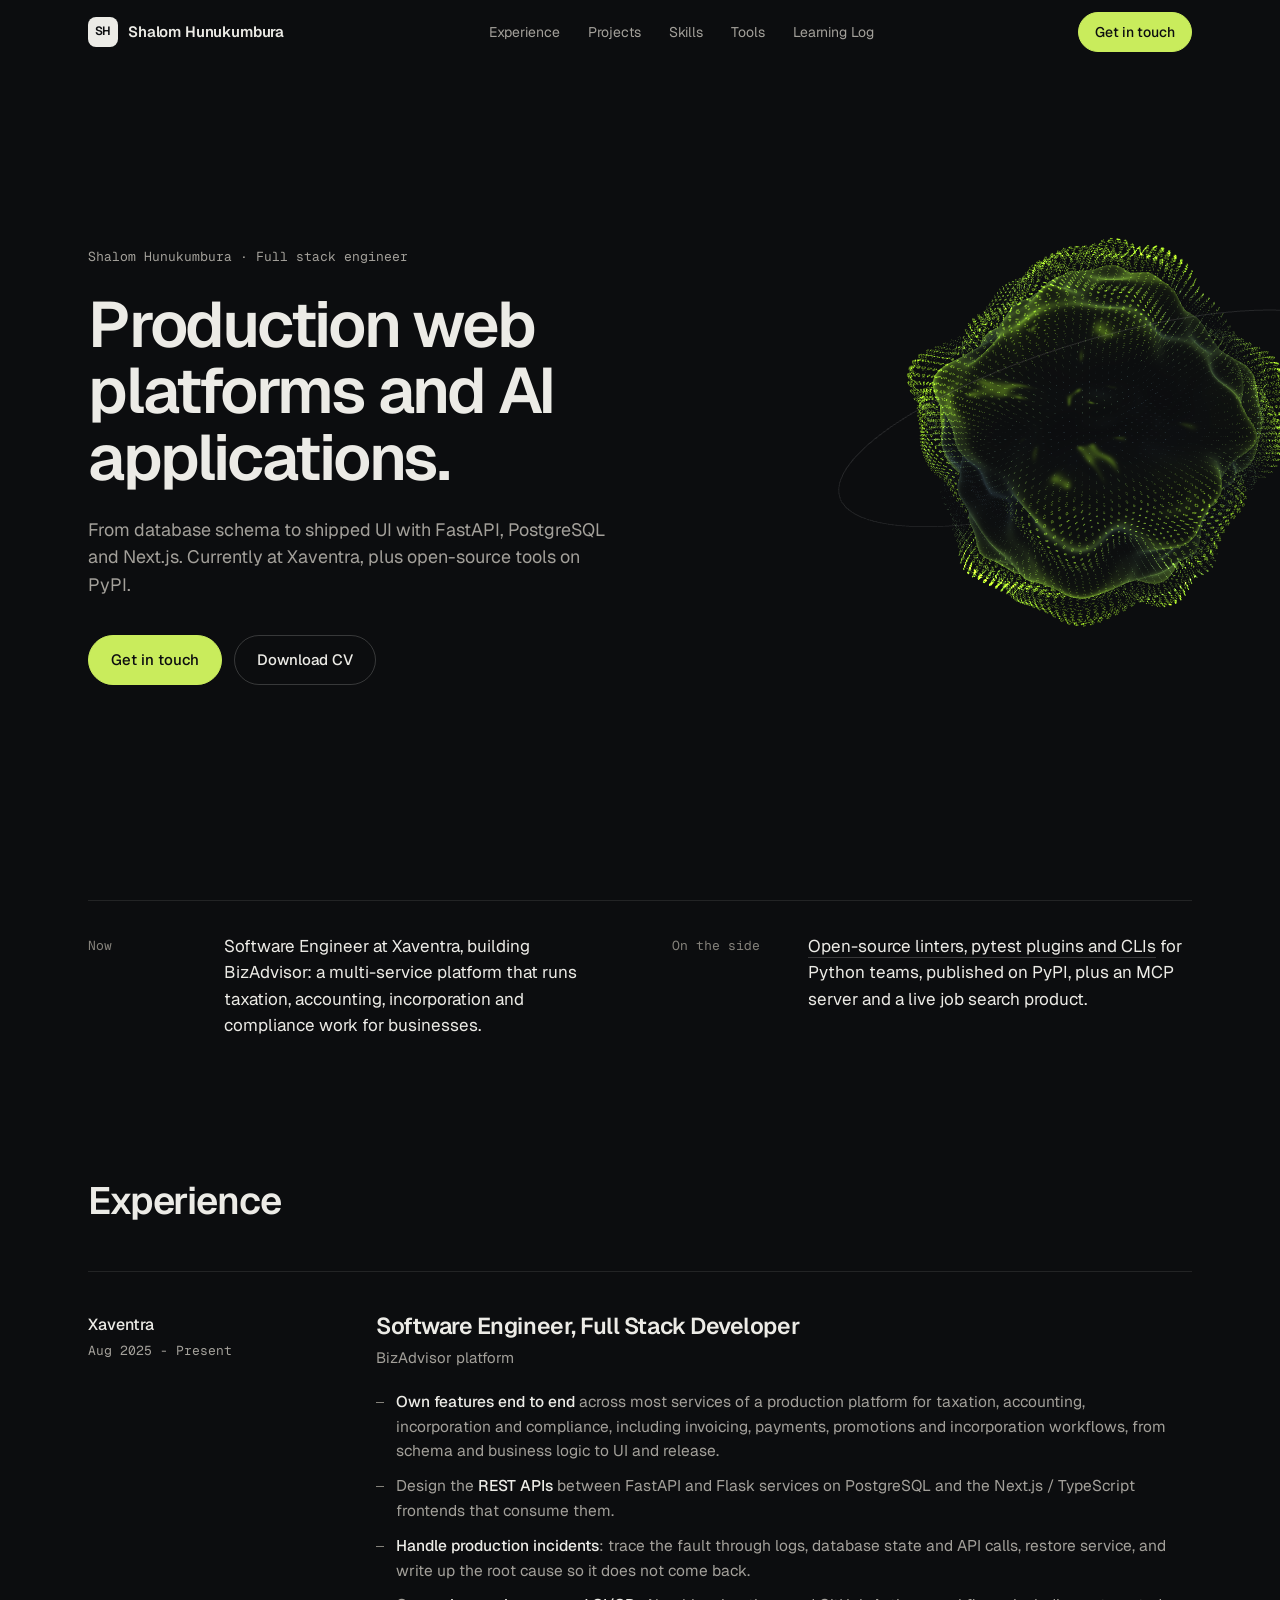
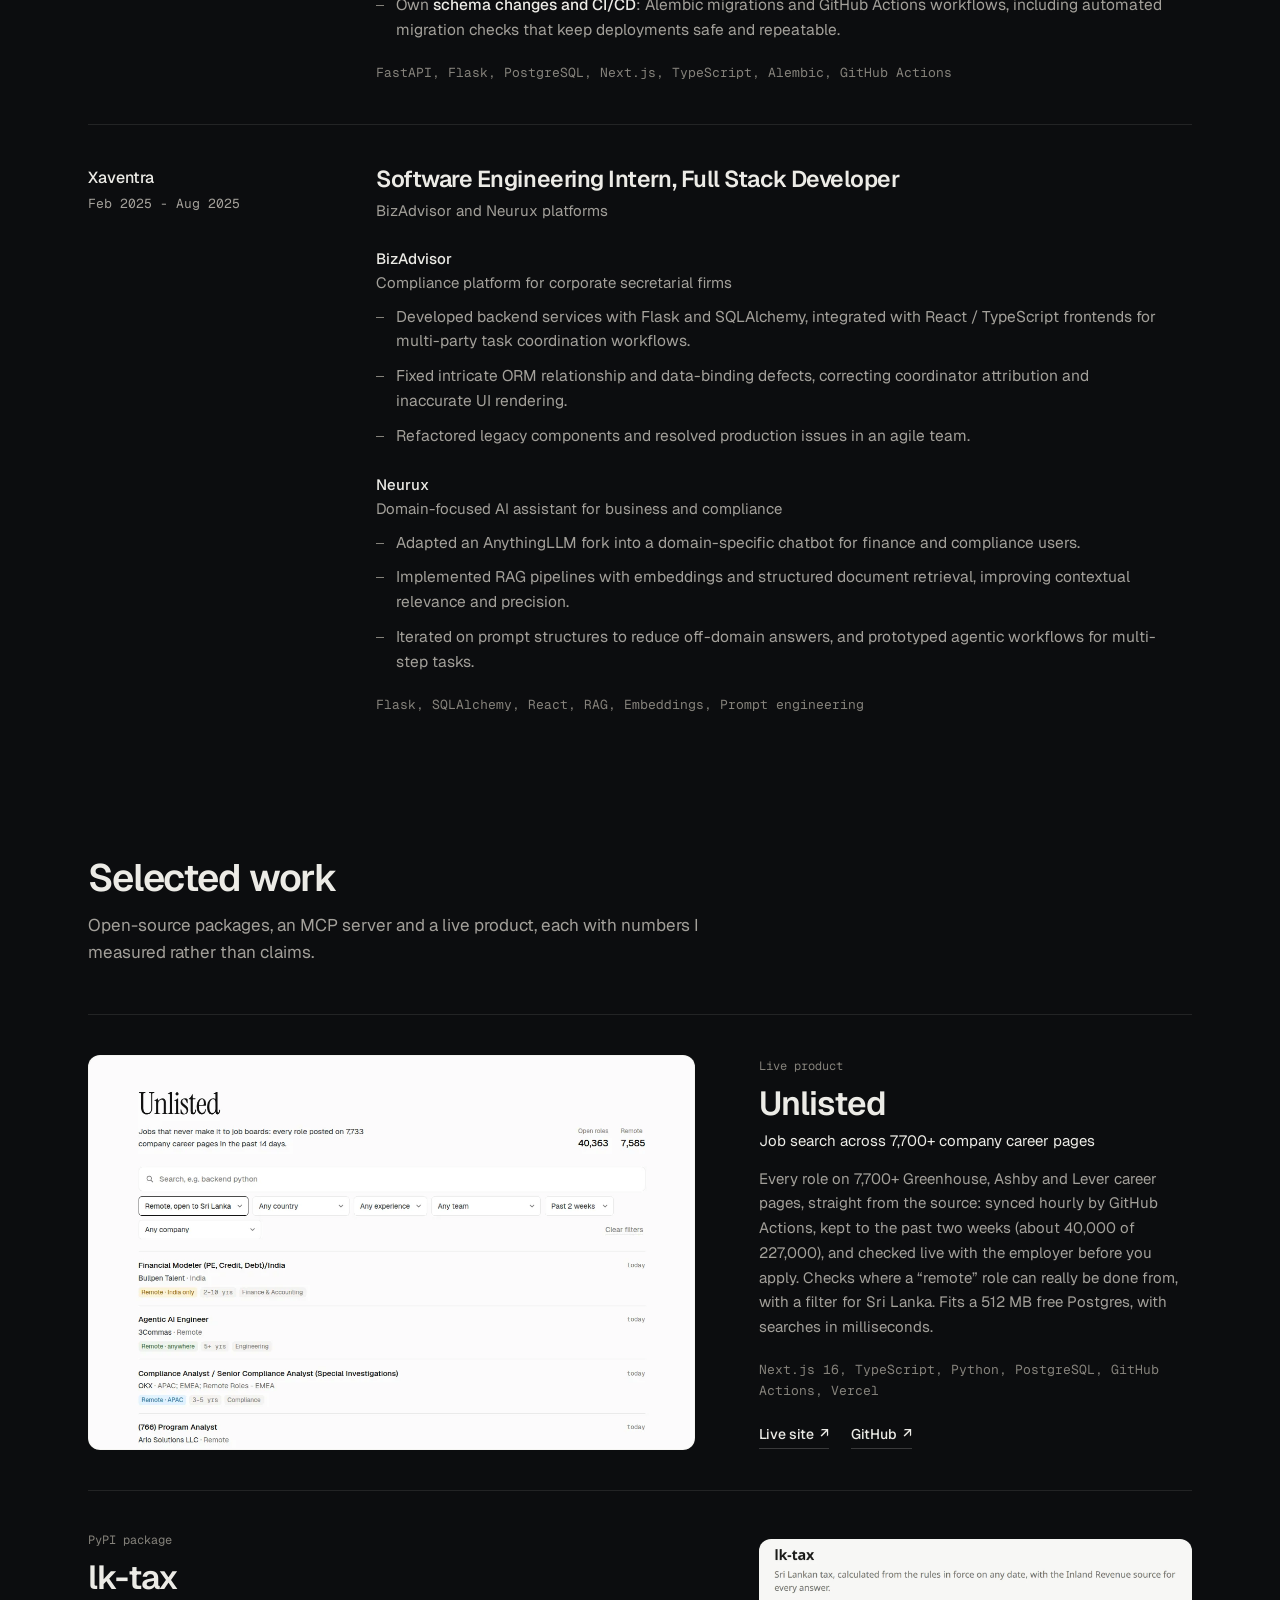
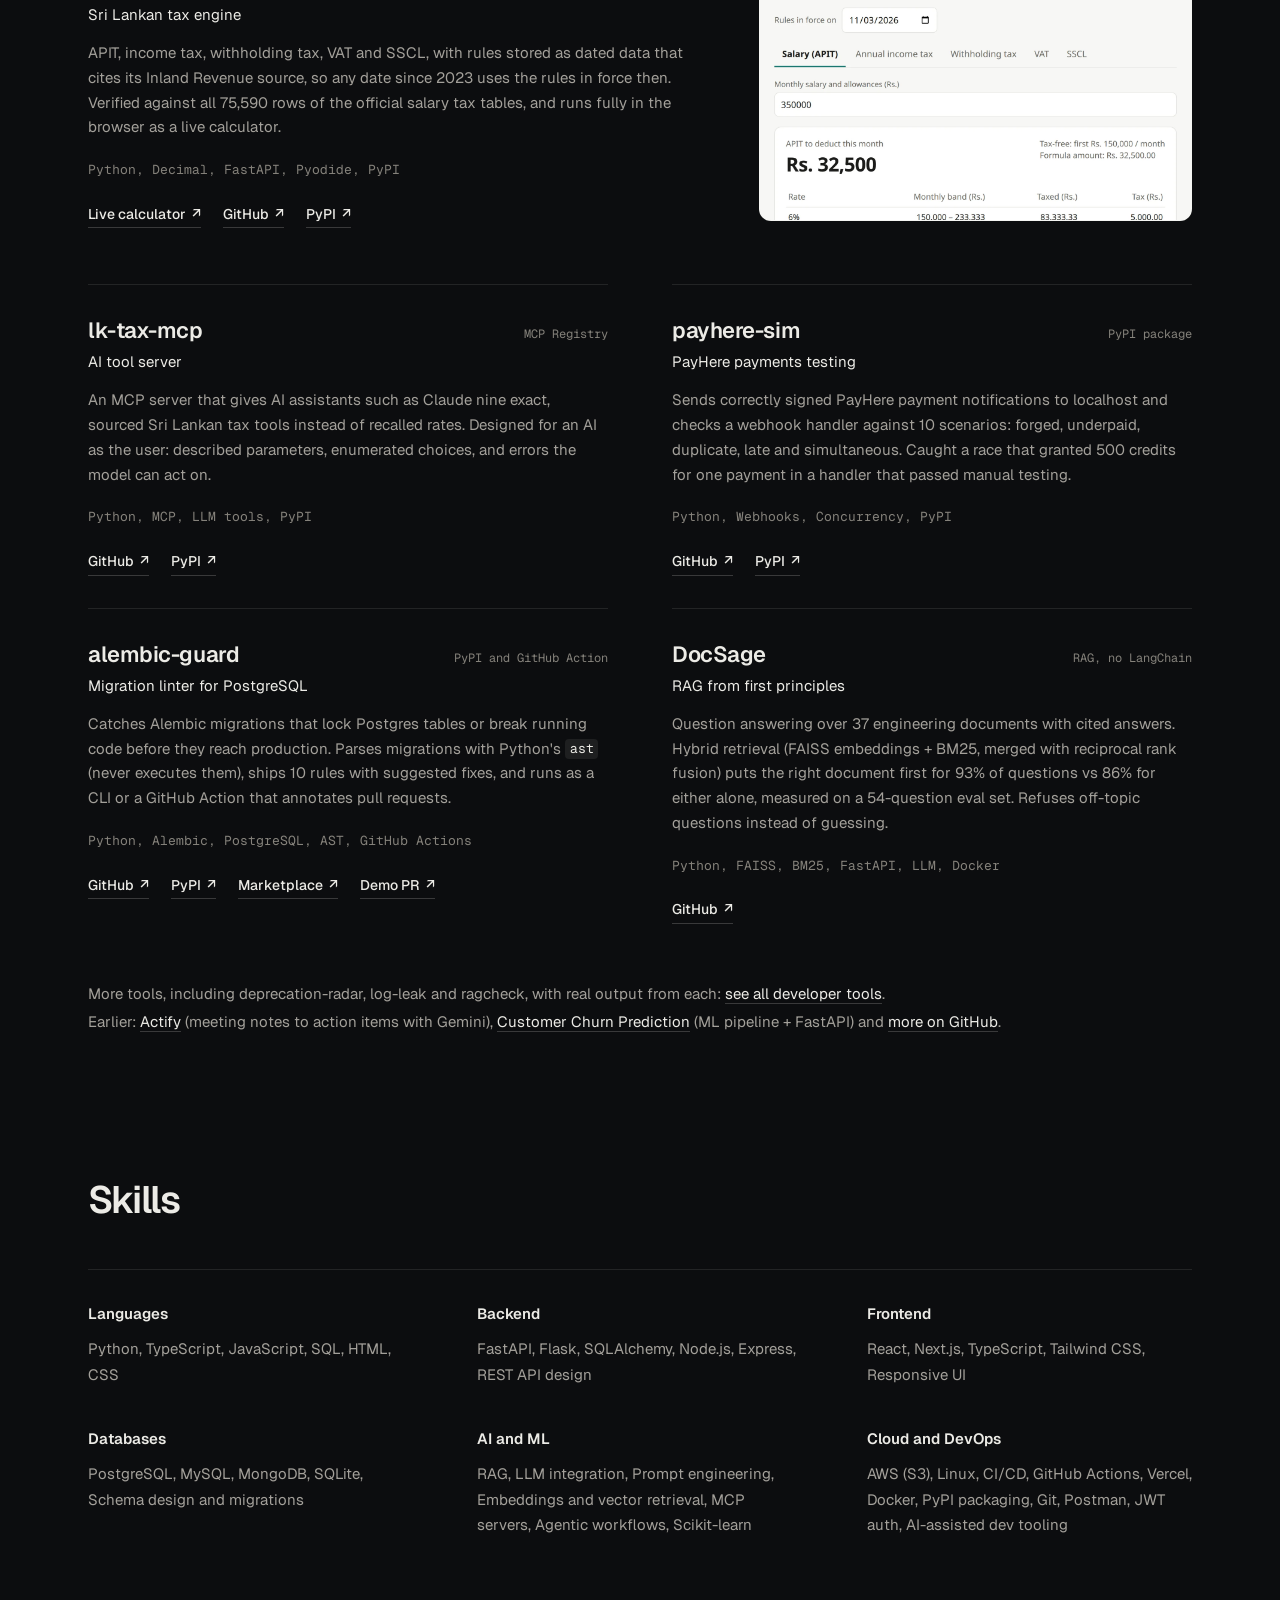
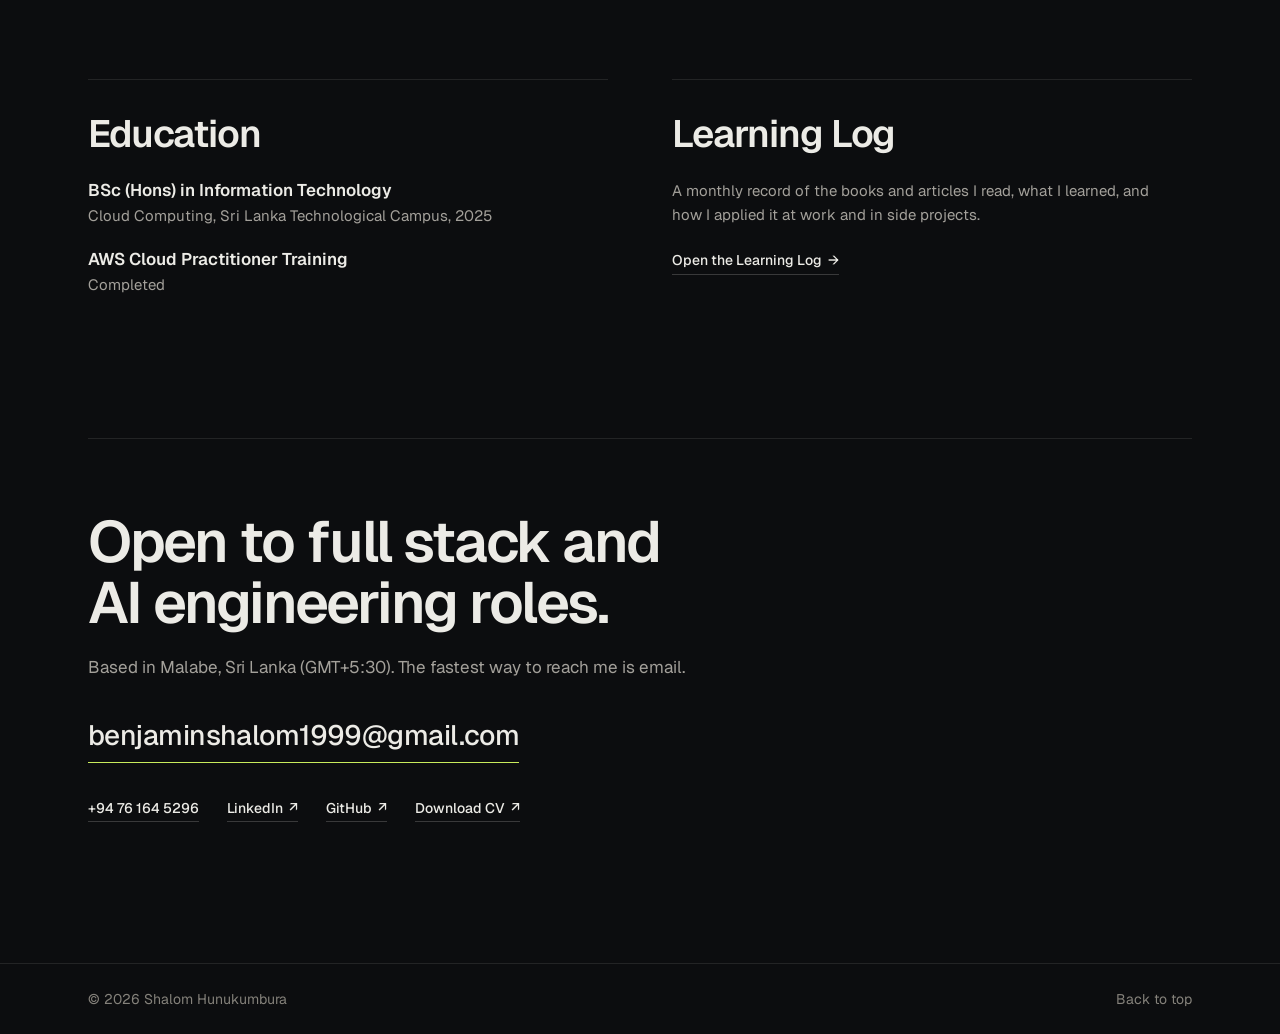
==== commit ecc30ffb: "Redesign home page" ====
--- a/index.html
+++ b/index.html
@@ -8,348 +8,297 @@
       name="description"
       content="Portfolio of Shalom Hunukumbura, Full Stack Developer building production platforms and AI-powered applications with Python, FastAPI, Next.js and TypeScript."
     />
-    <meta property="og:type" content="website" />
-    <meta property="og:title" content="Shalom Hunukumbura | Full Stack Developer" />
-    <meta
-      property="og:description"
-      content="Production business and compliance platforms, AI applications, and open-source tools on PyPI."
-    />
-    <meta name="twitter:card" content="summary" />
-    <meta name="theme-color" content="#f4f1ea" media="(prefers-color-scheme: light)" />
-    <meta name="theme-color" content="#141210" media="(prefers-color-scheme: dark)" />
-    <link
-      rel="icon"
-      href="data:image/svg+xml,%3Csvg xmlns='http://www.w3.org/2000/svg' viewBox='0 0 64 64'%3E%3Crect width='64' height='64' rx='14' fill='%23141210'/%3E%3Ctext x='50%25' y='54%25' text-anchor='middle' dominant-baseline='middle' font-family='Georgia,serif' font-style='italic' font-size='36' fill='%23e08a5e'%3Esh%3C/text%3E%3C/svg%3E"
-    />
+    <meta name="theme-color" content="#0c0d0f" />
+    <link rel="icon" href="data:image/svg+xml,%3Csvg xmlns='http://www.w3.org/2000/svg' viewBox='0 0 64 64'%3E%3Crect width='64' height='64' rx='14' fill='%23c9ec5c'/%3E%3Ctext x='32' y='42' font-family='Arial' font-weight='700' font-size='26' text-anchor='middle' fill='%230c0d0f'%3ESH%3C/text%3E%3C/svg%3E" />
     <link rel="preconnect" href="https://fonts.googleapis.com" />
     <link rel="preconnect" href="https://fonts.gstatic.com" crossorigin />
     <link
-      href="https://fonts.googleapis.com/css2?family=Geist:wght@400;500;600&family=Geist+Mono:wght@400;500&family=Instrument+Serif:ital@0;1&display=swap"
+      href="https://fonts.googleapis.com/css2?family=Geist:wght@400;500;600&family=Geist+Mono:wght@400;500&display=swap"
       rel="stylesheet"
     />
-    <link rel="stylesheet" href="styles.css" />
-    <script>document.documentElement.classList.add("js");</script>
+    <link rel="stylesheet" href="home.css" />
+    <script src="boot.js"></script>
   </head>
   <body>
     <a class="skip-link" href="#main">Skip to content</a>
 
     <header class="topbar">
-      <div class="container topbar-inner">
+      <div class="wrap topbar-inner">
         <a class="brand" href="index.html" aria-label="Shalom Hunukumbura, home">
-          <span class="brand-mark">sh</span>
+          <span class="brand-mark" aria-hidden="true">SH</span>
           <span class="brand-name">Shalom Hunukumbura</span>
         </a>
-        <nav class="site-nav" aria-label="Primary">
-          <a href="#work">Work</a>
+        <nav class="site-nav" id="site-nav" aria-label="Primary">
           <a href="#experience">Experience</a>
+          <a href="#projects">Projects</a>
           <a href="#skills">Skills</a>
-          <a href="learning-log.html">Learning log</a>
-          <a class="nav-cta" href="#contact">Contact</a>
+          <a href="https://shalomhunukumbura.github.io/tools/">Tools</a>
+          <a href="learning-log.html">Learning Log</a>
         </nav>
+        <div class="topbar-actions">
+          <a class="btn btn-primary btn-sm" href="#contact">Get in touch</a>
+          <button class="menu-btn" type="button" aria-expanded="false" aria-controls="site-nav">Menu</button>
+        </div>
       </div>
     </header>
 
-    <main id="main" class="container">
+    <main id="main">
+      <!-- Hero -->
       <section class="hero" aria-labelledby="hero-title">
-        <div class="hero-main reveal">
-          <p class="eyebrow"><span class="status-dot" aria-hidden="true"></span>Available for conversations · Malabe, Sri Lanka</p>
-          <h1 id="hero-title">
-            Shalom Hunukumbura<br />
-            <em>builds the boring parts</em> that have to be right.
-          </h1>
-          <p class="lead">
-            Full stack developer shipping taxation, accounting and compliance platforms end to end:
-            schemas, REST APIs, frontends and releases. Outside work I build AI tools for finance
-            and publish open-source packages, four of them on PyPI.
-          </p>
-          <div class="hero-actions">
-            <a class="btn btn-primary" href="mailto:benjaminshalom1999@gmail.com">
-              Get in touch <span class="btn-arrow" aria-hidden="true">→</span>
-            </a>
-            <a class="btn" href="shalom_hunukumbura_resume.pdf" target="_blank" rel="noopener">Download CV</a>
-            <a class="text-link" href="https://github.com/ShalomHunukumbura" target="_blank" rel="noopener noreferrer">GitHub ↗</a>
-            <a class="text-link" href="https://linkedin.com/in/shunukumbura" target="_blank" rel="noopener noreferrer">LinkedIn ↗</a>
-          </div>
-        </div>
-
-        <aside class="hero-aside reveal" aria-label="At a glance">
-          <dl class="glance">
-            <div><dt>Now</dt><dd>Software Engineer at Xaventra, BizAdvisor platform</dd></div>
-            <div><dt>Stack</dt><dd>Python, FastAPI, PostgreSQL, Next.js, TypeScript</dd></div>
-            <div><dt>Lately</dt><dd>RAG, MCP servers, migration safety</dd></div>
-            <div><dt>Shipped</dt><dd>4 PyPI packages, 1 MCP server, 1 live job search</dd></div>
-          </dl>
-        </aside>
-      </section>
-
-      <section class="stats reveal" aria-label="Highlights">
-        <div class="stat"><strong>15</strong><span>production services contributed to</span></div>
-        <div class="stat"><strong>140+</strong><span>REST endpoints designed and integrated</span></div>
-        <div class="stat"><strong>240+</strong><span>merged pull requests</span></div>
-        <div class="stat"><strong>46</strong><span>Alembic migrations authored</span></div>
-      </section>
-
-      <section class="section" id="work" aria-labelledby="work-title">
-        <header class="section-head reveal">
-          <p class="section-index">01</p>
-          <h2 id="work-title" class="section-heading">Selected work</h2>
-          <p class="section-note">Things I built on my own time, each solving a problem I ran into at work or in Sri Lanka.</p>
-        </header>
-
-        <ol class="work-list">
-          <li class="work featured reveal">
-            <span class="work-num" aria-hidden="true">01</span>
-            <div class="work-title">
-              <h3>Unlisted</h3>
-              <p class="work-kicker">Live job search across 7,700+ career pages</p>
-            </div>
-            <div class="work-body">
-              <p>Every role on 7,700+ Greenhouse, Ashby and Lever career pages, straight from the source: synced hourly by GitHub Actions, kept to the past two weeks (about 40,000 of 227,000), and checked live with the employer before you apply. Checks where a &ldquo;remote&rdquo; role can really be done from, with a filter for Sri Lanka. Fits a free 1 GB Postgres with phrase search under 40 ms.</p>
-              <ul class="tag-list"><li>Next.js 16</li><li>TypeScript</li><li>Python</li><li>PostgreSQL</li><li>GitHub Actions</li><li>Vercel</li></ul>
-              <div class="work-links">
-                <a href="https://unlisted-tau.vercel.app" target="_blank" rel="noopener noreferrer">Live site ↗</a>
-                <a href="https://github.com/ShalomHunukumbura/unlisted" target="_blank" rel="noopener noreferrer">GitHub ↗</a>
-              </div>
-            </div>
-          </li>
-
-          <li class="work reveal">
-            <span class="work-num" aria-hidden="true">02</span>
-            <div class="work-title">
-              <h3>lk-tax</h3>
-              <p class="work-kicker">Sri Lankan tax engine, on PyPI</p>
-            </div>
-            <div class="work-body">
-              <p>APIT, income tax, withholding tax, VAT and SSCL, with rules stored as dated data that cites its Inland Revenue source, so any date since 2023 uses the rules in force then. Verified against all 75,590 rows of the official salary tax tables, and runs fully in the browser as a live calculator.</p>
-              <ul class="tag-list"><li>Python</li><li>Decimal</li><li>FastAPI</li><li>Pyodide</li><li>PyPI</li></ul>
-              <div class="work-links">
-                <a href="https://shalomhunukumbura.github.io/lk-tax/" target="_blank" rel="noopener noreferrer">Live calculator ↗</a>
-                <a href="https://github.com/ShalomHunukumbura/lk-tax" target="_blank" rel="noopener noreferrer">GitHub ↗</a>
-                <a href="https://pypi.org/project/lk-tax/" target="_blank" rel="noopener noreferrer">PyPI ↗</a>
-              </div>
-            </div>
-          </li>
-
-          <li class="work reveal">
-            <span class="work-num" aria-hidden="true">03</span>
-            <div class="work-title">
-              <h3>lk-tax-mcp</h3>
-              <p class="work-kicker">AI tool server, in the official MCP Registry</p>
-            </div>
-            <div class="work-body">
-              <p>An MCP server that gives AI assistants like Claude 9 exact, sourced Sri Lankan tax tools instead of recalled rates. Designed for an AI as the user: described parameters, enumerated choices, and errors the model can act on.</p>
-              <ul class="tag-list"><li>Python</li><li>MCP</li><li>LLM tools</li><li>PyPI</li></ul>
-              <div class="work-links">
-                <a href="https://github.com/ShalomHunukumbura/lk-tax-mcp" target="_blank" rel="noopener noreferrer">GitHub ↗</a>
-                <a href="https://pypi.org/project/lk-tax-mcp/" target="_blank" rel="noopener noreferrer">PyPI ↗</a>
-              </div>
-            </div>
-          </li>
-
-          <li class="work reveal">
-            <span class="work-num" aria-hidden="true">04</span>
-            <div class="work-title">
-              <h3>payhere-sim</h3>
-              <p class="work-kicker">PayHere payments testing, on PyPI</p>
-            </div>
-            <div class="work-body">
-              <p>Sends correctly signed PayHere payment notifications to localhost and checks a webhook handler against 10 scenarios: forged, underpaid, duplicate, late and simultaneous. Caught a race that granted 500 credits for one payment in a handler that passed manual testing.</p>
-              <ul class="tag-list"><li>Python</li><li>Webhooks</li><li>Concurrency</li><li>PyPI</li></ul>
-              <div class="work-links">
-                <a href="https://github.com/ShalomHunukumbura/payhere-sim" target="_blank" rel="noopener noreferrer">GitHub ↗</a>
-                <a href="https://pypi.org/project/payhere-sim/" target="_blank" rel="noopener noreferrer">PyPI ↗</a>
-              </div>
-            </div>
-          </li>
-
-          <li class="work reveal">
-            <span class="work-num" aria-hidden="true">05</span>
-            <div class="work-title">
-              <h3>alembic-guard</h3>
-              <p class="work-kicker">Migration linter for PostgreSQL, on PyPI</p>
-            </div>
-            <div class="work-body">
-              <p>Catches Alembic migrations that lock Postgres tables or break running code before they reach production. Parses migrations with Python's <code>ast</code> (never executes them), ships 10 rules with suggested fixes, and runs as a CLI or a GitHub Action that annotates pull requests.</p>
-              <ul class="tag-list"><li>Python</li><li>Alembic</li><li>PostgreSQL</li><li>AST</li><li>GitHub Actions</li><li>PyPI</li></ul>
-              <div class="work-links">
-                <a href="https://github.com/ShalomHunukumbura/alembic-guard" target="_blank" rel="noopener noreferrer">GitHub ↗</a>
-                <a href="https://pypi.org/project/alembic-guard/" target="_blank" rel="noopener noreferrer">PyPI ↗</a>
-                <a href="https://github.com/marketplace/actions/alembic-guard" target="_blank" rel="noopener noreferrer">Marketplace ↗</a>
-                <a href="https://github.com/ShalomHunukumbura/alembic-guard-demo/pulls" target="_blank" rel="noopener noreferrer">Live demo PR ↗</a>
-              </div>
-            </div>
-          </li>
-
-          <li class="work reveal">
-            <span class="work-num" aria-hidden="true">06</span>
-            <div class="work-title">
-              <h3>DocSage</h3>
-              <p class="work-kicker">RAG from first principles, no LangChain</p>
-            </div>
-            <div class="work-body">
-              <p>Question answering over 37 engineering documents with cited answers. Hybrid retrieval (FAISS embeddings + BM25, merged with reciprocal rank fusion) puts the right document first for 93% of questions vs 86% for either alone, measured on a 54-question eval set. Refuses off-topic questions instead of guessing.</p>
-              <ul class="tag-list"><li>Python</li><li>FAISS</li><li>BM25</li><li>FastAPI</li><li>LLM</li><li>Docker</li></ul>
-              <div class="work-links">
-                <a href="https://github.com/ShalomHunukumbura/docsage" target="_blank" rel="noopener noreferrer">GitHub ↗</a>
-              </div>
-            </div>
-          </li>
-        </ol>
-
-        <p class="more-projects reveal">
+        <div class="hero-stage" aria-hidden="true"><canvas id="scene"></canvas></div>
+        <div class="wrap hero-inner">
+          <div class="hero-copy">
+            <p class="hero-eyebrow">Shalom Hunukumbura · Full stack engineer</p>
+            <h1 id="hero-title">Production web platforms and AI applications.</h1>
+            <p class="hero-lead">
+              From database schema to shipped UI with FastAPI, PostgreSQL and Next.js. Currently at Xaventra, plus open-source tools on PyPI.
+            </p>
+            <div class="hero-actions">
+              <a class="btn btn-primary" href="mailto:benjaminshalom1999@gmail.com">Get in touch</a>
+              <a class="btn" href="shalom_hunukumbura_resume.pdf" target="_blank" rel="noopener">Download CV</a>
+            </div>
+          </div>
+        </div>
+      </section>
+
+      <!-- Summary -->
+      <section class="wrap" aria-label="Summary">
+        <dl class="summary" data-reveal>
+          <div class="summary-item">
+            <dt>Now</dt>
+            <dd>Software Engineer at Xaventra, building BizAdvisor: a multi-service platform that runs taxation, accounting, incorporation and compliance work for businesses.</dd>
+          </div>
+          <div class="summary-item">
+            <dt>On the side</dt>
+            <dd><a class="inline-link" href="https://shalomhunukumbura.github.io/tools/">Open-source linters, pytest plugins and CLIs</a> for Python teams, published on PyPI, plus an MCP server and a live job search product.</dd>
+          </div>
+        </dl>
+      </section>
+
+      <!-- Experience -->
+      <section class="section wrap" id="experience" aria-labelledby="experience-title">
+        <div class="section-head">
+          <h2 class="section-title" id="experience-title">Experience</h2>
+        </div>
+
+        <article class="job" data-reveal>
+          <div class="job-meta">
+            <p class="job-company">Xaventra</p>
+            <p class="job-date">Aug 2025 - Present</p>
+          </div>
+          <div class="job-body">
+            <h3>Software Engineer, Full Stack Developer</h3>
+            <p class="job-product">BizAdvisor platform</p>
+            <ul class="bullets">
+              <li><strong>Own features end to end</strong> across most services of a production platform for taxation, accounting, incorporation and compliance, including invoicing, payments, promotions and incorporation workflows, from schema and business logic to UI and release.</li>
+              <li>Design the <strong>REST APIs</strong> between FastAPI and Flask services on PostgreSQL and the Next.js / TypeScript frontends that consume them.</li>
+              <li><strong>Handle production incidents</strong>: trace the fault through logs, database state and API calls, restore service, and write up the root cause so it does not come back.</li>
+              <li>Own <strong>schema changes and CI/CD</strong>: Alembic migrations and GitHub Actions workflows, including automated migration checks that keep deployments safe and repeatable.</li>
+            </ul>
+            <p class="stack">FastAPI, Flask, PostgreSQL, Next.js, TypeScript, Alembic, GitHub Actions</p>
+          </div>
+        </article>
+
+        <article class="job" data-reveal>
+          <div class="job-meta">
+            <p class="job-company">Xaventra</p>
+            <p class="job-date">Feb 2025 - Aug 2025</p>
+          </div>
+          <div class="job-body">
+            <h3>Software Engineering Intern, Full Stack Developer</h3>
+            <p class="job-product">BizAdvisor and Neurux platforms</p>
+            <p class="sub-head">BizAdvisor <span>Compliance platform for corporate secretarial firms</span></p>
+            <ul class="bullets">
+              <li>Developed backend services with Flask and SQLAlchemy, integrated with React / TypeScript frontends for multi-party task coordination workflows.</li>
+              <li>Fixed intricate ORM relationship and data-binding defects, correcting coordinator attribution and inaccurate UI rendering.</li>
+              <li>Refactored legacy components and resolved production issues in an agile team.</li>
+            </ul>
+            <p class="sub-head">Neurux <span>Domain-focused AI assistant for business and compliance</span></p>
+            <ul class="bullets">
+              <li>Adapted an AnythingLLM fork into a domain-specific chatbot for finance and compliance users.</li>
+              <li>Implemented RAG pipelines with embeddings and structured document retrieval, improving contextual relevance and precision.</li>
+              <li>Iterated on prompt structures to reduce off-domain answers, and prototyped agentic workflows for multi-step tasks.</li>
+            </ul>
+            <p class="stack">Flask, SQLAlchemy, React, RAG, Embeddings, Prompt engineering</p>
+          </div>
+        </article>
+      </section>
+
+      <!-- Projects -->
+      <section class="section wrap" id="projects" aria-labelledby="projects-title">
+        <div class="section-head">
+          <h2 class="section-title" id="projects-title">Selected work</h2>
+          <p class="section-intro">Open-source packages, an MCP server and a live product, each with numbers I measured rather than claims.</p>
+        </div>
+
+        <article class="feature" data-reveal>
+          <a class="feature-media" href="https://github.com/ShalomHunukumbura/unlisted" target="_blank" rel="noopener noreferrer" tabindex="-1" aria-hidden="true">
+            <img src="assets/unlisted.webp" width="1184" height="770" loading="lazy" decoding="async" alt="" />
+          </a>
+          <div class="feature-body">
+            <p class="kind">Live product</p>
+            <h3>Unlisted</h3>
+            <p class="kicker">Job search across 7,700+ company career pages</p>
+            <p class="desc">Every role on 7,700+ Greenhouse, Ashby and Lever career pages, straight from the source: synced hourly by GitHub Actions, kept to the past two weeks (about 40,000 of 227,000), and checked live with the employer before you apply. Checks where a &ldquo;remote&rdquo; role can really be done from, with a filter for Sri Lanka. Fits a 512 MB free Postgres, with searches in milliseconds.</p>
+            <p class="stack">Next.js 16, TypeScript, Python, PostgreSQL, GitHub Actions, Vercel</p>
+            <div class="links">
+              <a class="text-link" href="https://unlisted-tau.vercel.app" target="_blank" rel="noopener noreferrer">Live site <span aria-hidden="true">↗</span></a>
+              <a class="text-link" href="https://github.com/ShalomHunukumbura/unlisted" target="_blank" rel="noopener noreferrer">GitHub <span aria-hidden="true">↗</span></a>
+            </div>
+          </div>
+        </article>
+
+        <article class="feature is-flipped" data-reveal>
+          <a class="feature-media" href="https://shalomhunukumbura.github.io/lk-tax/" target="_blank" rel="noopener noreferrer" tabindex="-1" aria-hidden="true">
+            <img src="assets/lk-tax.webp" width="1440" height="936" loading="lazy" decoding="async" alt="" />
+          </a>
+          <div class="feature-body">
+            <p class="kind">PyPI package</p>
+            <h3>lk-tax</h3>
+            <p class="kicker">Sri Lankan tax engine</p>
+            <p class="desc">APIT, income tax, withholding tax, VAT and SSCL, with rules stored as dated data that cites its Inland Revenue source, so any date since 2023 uses the rules in force then. Verified against all 75,590 rows of the official salary tax tables, and runs fully in the browser as a live calculator.</p>
+            <p class="stack">Python, Decimal, FastAPI, Pyodide, PyPI</p>
+            <div class="links">
+              <a class="text-link" href="https://shalomhunukumbura.github.io/lk-tax/" target="_blank" rel="noopener noreferrer">Live calculator <span aria-hidden="true">↗</span></a>
+              <a class="text-link" href="https://github.com/ShalomHunukumbura/lk-tax" target="_blank" rel="noopener noreferrer">GitHub <span aria-hidden="true">↗</span></a>
+              <a class="text-link" href="https://pypi.org/project/lk-tax/" target="_blank" rel="noopener noreferrer">PyPI <span aria-hidden="true">↗</span></a>
+            </div>
+          </div>
+        </article>
+
+        <div class="works">
+          <article class="work" data-reveal>
+            <div class="work-head"><h3>lk-tax-mcp</h3><p class="kind">MCP Registry</p></div>
+            <p class="kicker">AI tool server</p>
+            <p class="desc">An MCP server that gives AI assistants such as Claude nine exact, sourced Sri Lankan tax tools instead of recalled rates. Designed for an AI as the user: described parameters, enumerated choices, and errors the model can act on.</p>
+            <p class="stack">Python, MCP, LLM tools, PyPI</p>
+            <div class="links">
+              <a class="text-link" href="https://github.com/ShalomHunukumbura/lk-tax-mcp" target="_blank" rel="noopener noreferrer">GitHub <span aria-hidden="true">↗</span></a>
+              <a class="text-link" href="https://pypi.org/project/lk-tax-mcp/" target="_blank" rel="noopener noreferrer">PyPI <span aria-hidden="true">↗</span></a>
+            </div>
+          </article>
+
+          <article class="work" data-reveal>
+            <div class="work-head"><h3>payhere-sim</h3><p class="kind">PyPI package</p></div>
+            <p class="kicker">PayHere payments testing</p>
+            <p class="desc">Sends correctly signed PayHere payment notifications to localhost and checks a webhook handler against 10 scenarios: forged, underpaid, duplicate, late and simultaneous. Caught a race that granted 500 credits for one payment in a handler that passed manual testing.</p>
+            <p class="stack">Python, Webhooks, Concurrency, PyPI</p>
+            <div class="links">
+              <a class="text-link" href="https://github.com/ShalomHunukumbura/payhere-sim" target="_blank" rel="noopener noreferrer">GitHub <span aria-hidden="true">↗</span></a>
+              <a class="text-link" href="https://pypi.org/project/payhere-sim/" target="_blank" rel="noopener noreferrer">PyPI <span aria-hidden="true">↗</span></a>
+            </div>
+          </article>
+
+          <article class="work" data-reveal>
+            <div class="work-head"><h3>alembic-guard</h3><p class="kind">PyPI and GitHub Action</p></div>
+            <p class="kicker">Migration linter for PostgreSQL</p>
+            <p class="desc">Catches Alembic migrations that lock Postgres tables or break running code before they reach production. Parses migrations with Python's <code>ast</code> (never executes them), ships 10 rules with suggested fixes, and runs as a CLI or a GitHub Action that annotates pull requests.</p>
+            <p class="stack">Python, Alembic, PostgreSQL, AST, GitHub Actions</p>
+            <div class="links">
+              <a class="text-link" href="https://github.com/ShalomHunukumbura/alembic-guard" target="_blank" rel="noopener noreferrer">GitHub <span aria-hidden="true">↗</span></a>
+              <a class="text-link" href="https://pypi.org/project/alembic-guard/" target="_blank" rel="noopener noreferrer">PyPI <span aria-hidden="true">↗</span></a>
+              <a class="text-link" href="https://github.com/marketplace/actions/alembic-guard" target="_blank" rel="noopener noreferrer">Marketplace <span aria-hidden="true">↗</span></a>
+              <a class="text-link" href="https://github.com/ShalomHunukumbura/alembic-guard-demo/pulls" target="_blank" rel="noopener noreferrer">Demo PR <span aria-hidden="true">↗</span></a>
+            </div>
+          </article>
+
+          <article class="work" data-reveal>
+            <div class="work-head"><h3>DocSage</h3><p class="kind">RAG, no LangChain</p></div>
+            <p class="kicker">RAG from first principles</p>
+            <p class="desc">Question answering over 37 engineering documents with cited answers. Hybrid retrieval (FAISS embeddings + BM25, merged with reciprocal rank fusion) puts the right document first for 93% of questions vs 86% for either alone, measured on a 54-question eval set. Refuses off-topic questions instead of guessing.</p>
+            <p class="stack">Python, FAISS, BM25, FastAPI, LLM, Docker</p>
+            <div class="links">
+              <a class="text-link" href="https://github.com/ShalomHunukumbura/docsage" target="_blank" rel="noopener noreferrer">GitHub <span aria-hidden="true">↗</span></a>
+            </div>
+          </article>
+        </div>
+
+        <p class="more-projects" data-reveal>
+          More tools, including deprecation-radar, log-leak and ragcheck, with real output from each: <a href="https://shalomhunukumbura.github.io/tools/">see all developer tools</a>.<br />
           Earlier: <a href="https://github.com/ShalomHunukumbura/actify" target="_blank" rel="noopener noreferrer">Actify</a> (meeting notes to action items with Gemini),
           <a href="https://github.com/ShalomHunukumbura/customer-churn-prediction" target="_blank" rel="noopener noreferrer">Customer Churn Prediction</a> (ML pipeline + FastAPI) and
           <a href="https://github.com/ShalomHunukumbura" target="_blank" rel="noopener noreferrer">more on GitHub</a>.
         </p>
       </section>
 
-      <section class="section" id="experience" aria-labelledby="experience-title">
-        <header class="section-head reveal">
-          <p class="section-index">02</p>
-          <h2 id="experience-title" class="section-heading">Experience</h2>
-          <p class="section-note">One company, two platforms, from intern to owning features across 12 services.</p>
-        </header>
-
-        <div class="timeline">
-          <article class="role-entry reveal">
-            <div class="role-meta">
-              <p class="date">Aug 2025 – Present</p>
-              <p class="company">Xaventra</p>
-            </div>
-            <div class="role-body">
-              <h3>Software Engineer, Full Stack Developer</h3>
-              <p class="role-context">BizAdvisor platform</p>
-              <ul class="bullets">
-                <li>Build and ship features across a 15-service production platform covering taxation, accounting, incorporation and compliance, authoring 170+ merged PRs on a 6-engineer team.</li>
-                <li>Design and integrate REST APIs across FastAPI and Flask services on PostgreSQL, contributing to 140+ endpoints consumed by Next.js / TypeScript frontends.</li>
-                <li>Own features end to end across 12 services, including invoicing, payments, promotions and incorporation workflows, from schema and business logic to UI and release.</li>
-                <li>Diagnose production incidents through log analysis, database inspection and API tracing, restoring service with minimal downtime and documenting root causes.</li>
-                <li>Author 46 Alembic migrations and maintain 8 GitHub Actions CI/CD workflows, including automated migration checks for safe, repeatable deployments.</li>
-              </ul>
-              <ul class="tag-list"><li>FastAPI</li><li>Flask</li><li>PostgreSQL</li><li>Next.js</li><li>TypeScript</li><li>Alembic</li><li>GitHub Actions</li></ul>
-            </div>
-          </article>
-
-          <article class="role-entry reveal">
-            <div class="role-meta">
-              <p class="date">Feb 2025 – Aug 2025</p>
-              <p class="company">Xaventra</p>
-            </div>
-            <div class="role-body">
-              <h3>Software Engineering Intern, Full Stack Developer</h3>
-              <p class="role-context">BizAdvisor and Neurux platforms</p>
-              <p class="sub-head">BizAdvisor, a compliance platform for corporate secretarial firms</p>
-              <ul class="bullets">
-                <li>Developed backend services with Flask and SQLAlchemy, integrated with React / TypeScript frontends for multi-party task coordination workflows.</li>
-                <li>Fixed intricate ORM relationship and data-binding defects, correcting coordinator attribution and inaccurate UI rendering.</li>
-                <li>Refactored legacy components and resolved production issues in an agile team.</li>
-              </ul>
-              <p class="sub-head">Neurux, a domain-focused AI assistant for business and compliance</p>
-              <ul class="bullets">
-                <li>Adapted an AnythingLLM fork into a domain-specific chatbot for finance and compliance users.</li>
-                <li>Implemented RAG pipelines with embeddings and structured document retrieval, improving contextual relevance and precision.</li>
-                <li>Iterated on prompt structures to reduce off-domain answers, and prototyped agentic workflows for multi-step tasks.</li>
-              </ul>
-              <ul class="tag-list"><li>Flask</li><li>SQLAlchemy</li><li>React</li><li>RAG</li><li>Embeddings</li><li>Prompt engineering</li></ul>
-            </div>
-          </article>
-        </div>
-      </section>
-
-      <section class="section" id="skills" aria-labelledby="skills-title">
-        <header class="section-head reveal">
-          <p class="section-index">03</p>
-          <h2 id="skills-title" class="section-heading">Skills</h2>
-          <p class="section-note">What I reach for, grouped by layer.</p>
-        </header>
-
-        <dl class="skills-table reveal">
-          <div class="skill-row"><dt>Languages</dt><dd>Python, TypeScript, JavaScript, SQL, HTML, CSS</dd></div>
-          <div class="skill-row"><dt>Backend</dt><dd>FastAPI, Flask, SQLAlchemy, Node.js, Express, REST API design</dd></div>
-          <div class="skill-row"><dt>Frontend</dt><dd>React, Next.js, TypeScript, Tailwind CSS, responsive UI</dd></div>
-          <div class="skill-row"><dt>Databases</dt><dd>PostgreSQL, MySQL, MongoDB, SQLite, schema design and migrations</dd></div>
-          <div class="skill-row"><dt>AI and ML</dt><dd>RAG, LLM integration, prompt engineering, embeddings and vector retrieval, MCP servers, agentic workflows, scikit-learn</dd></div>
-          <div class="skill-row"><dt>Cloud and tools</dt><dd>AWS (S3), Linux, CI/CD, GitHub Actions, Vercel, Docker, PyPI packaging, Git, Postman, JWT auth, AI-assisted dev tooling</dd></div>
-        </dl>
-      </section>
-
-      <section class="section split" aria-label="Education and learning log">
-        <div class="reveal">
-          <header class="section-head compact">
-            <p class="section-index">04</p>
-            <h2 class="section-heading">Education</h2>
-          </header>
-          <ul class="edu-list">
-            <li>
+      <!-- Skills -->
+      <section class="section wrap" id="skills" aria-labelledby="skills-title">
+        <div class="section-head">
+          <h2 class="section-title" id="skills-title">Skills</h2>
+        </div>
+        <div class="skills" data-reveal>
+          <div class="skill">
+            <h3>Languages</h3>
+            <ul><li>Python</li><li>TypeScript</li><li>JavaScript</li><li>SQL</li><li>HTML</li><li>CSS</li></ul>
+          </div>
+          <div class="skill">
+            <h3>Backend</h3>
+            <ul><li>FastAPI</li><li>Flask</li><li>SQLAlchemy</li><li>Node.js</li><li>Express</li><li>REST API design</li></ul>
+          </div>
+          <div class="skill">
+            <h3>Frontend</h3>
+            <ul><li>React</li><li>Next.js</li><li>TypeScript</li><li>Tailwind CSS</li><li>Responsive UI</li></ul>
+          </div>
+          <div class="skill">
+            <h3>Databases</h3>
+            <ul><li>PostgreSQL</li><li>MySQL</li><li>MongoDB</li><li>SQLite</li><li>Schema design and migrations</li></ul>
+          </div>
+          <div class="skill">
+            <h3>AI and ML</h3>
+            <ul><li>RAG</li><li>LLM integration</li><li>Prompt engineering</li><li>Embeddings and vector retrieval</li><li>MCP servers</li><li>Agentic workflows</li><li>Scikit-learn</li></ul>
+          </div>
+          <div class="skill">
+            <h3>Cloud and DevOps</h3>
+            <ul><li>AWS (S3)</li><li>Linux</li><li>CI/CD</li><li>GitHub Actions</li><li>Vercel</li><li>Docker</li><li>PyPI packaging</li><li>Git</li><li>Postman</li><li>JWT auth</li><li>AI-assisted dev tooling</li></ul>
+          </div>
+        </div>
+      </section>
+
+      <!-- Education + Learning log -->
+      <section class="section wrap">
+        <div class="duo">
+          <div class="duo-col" data-reveal>
+            <h2 class="section-title">Education</h2>
+            <div class="edu">
               <h3>BSc (Hons) in Information Technology</h3>
-              <p>Cloud Computing · Sri Lanka Technological Campus · 2025</p>
-            </li>
-            <li>
-              <h3>AWS Cloud Practitioner training</h3>
+              <p>Cloud Computing, Sri Lanka Technological Campus, 2025</p>
+            </div>
+            <div class="edu">
+              <h3>AWS Cloud Practitioner Training</h3>
               <p>Completed</p>
-            </li>
+            </div>
+          </div>
+          <div class="duo-col" data-reveal>
+            <h2 class="section-title">Learning Log</h2>
+            <p class="log-text">A monthly record of the books and articles I read, what I learned, and how I applied it at work and in side projects.</p>
+            <a class="text-link" href="learning-log.html">Open the Learning Log <span aria-hidden="true">→</span></a>
+          </div>
+        </div>
+      </section>
+
+      <!-- Contact -->
+      <section class="section wrap contact" id="contact" aria-labelledby="contact-title">
+        <div class="contact-inner" data-reveal>
+          <h2 class="contact-title" id="contact-title">Open to full stack and AI engineering roles.</h2>
+          <p class="contact-sub">Based in Malabe, Sri Lanka (GMT+5:30). The fastest way to reach me is email.</p>
+          <a class="contact-mail" href="mailto:benjaminshalom1999@gmail.com">benjaminshalom1999@gmail.com</a>
+          <ul class="contact-links">
+            <li><a class="text-link" href="tel:+94761645296">+94 76 164 5296</a></li>
+            <li><a class="text-link" href="https://linkedin.com/in/shunukumbura" target="_blank" rel="noopener noreferrer">LinkedIn <span aria-hidden="true">↗</span></a></li>
+            <li><a class="text-link" href="https://github.com/ShalomHunukumbura" target="_blank" rel="noopener noreferrer">GitHub <span aria-hidden="true">↗</span></a></li>
+            <li><a class="text-link" href="shalom_hunukumbura_resume.pdf" target="_blank" rel="noopener">Download CV <span aria-hidden="true">↗</span></a></li>
           </ul>
         </div>
-        <a class="log-callout reveal" href="learning-log.html">
-          <p class="section-index">05</p>
-          <h2 class="section-heading">Learning log</h2>
-          <p>
-            A monthly record of the books and articles I read, what I learned,
-            and how I applied it at work and in side projects.
-          </p>
-          <span class="text-link">Read the log <span class="btn-arrow" aria-hidden="true">→</span></span>
-        </a>
-      </section>
-
-      <section class="contact reveal" id="contact" aria-labelledby="contact-title">
-        <h2 id="contact-title">Have a platform that needs to be <em>right</em>? Let's talk.</h2>
-        <p class="contact-sub">Open to full stack and AI engineering conversations.</p>
-        <a class="contact-email" href="mailto:benjaminshalom1999@gmail.com">benjaminshalom1999@gmail.com</a>
-        <ul class="contact-list">
-          <li><a href="tel:+94761645296">+94 76 164 5296</a></li>
-          <li><a href="https://linkedin.com/in/shunukumbura" target="_blank" rel="noopener noreferrer">LinkedIn ↗</a></li>
-          <li><a href="https://github.com/ShalomHunukumbura" target="_blank" rel="noopener noreferrer">GitHub ↗</a></li>
-          <li><a href="shalom_hunukumbura_resume.pdf" target="_blank" rel="noopener">CV (PDF) ↗</a></li>
-        </ul>
-      </section>
-
-      <footer class="footer">
-        <p>© 2026 Shalom Hunukumbura</p>
-        <a href="#main">Back to top ↑</a>
-      </footer>
+      </section>
     </main>
 
-    <script>
-      (function () {
-        var items = document.querySelectorAll(".reveal");
-        if (!("IntersectionObserver" in window)) {
-          items.forEach(function (el) { el.classList.add("is-visible"); });
-          return;
-        }
-        var io = new IntersectionObserver(function (entries) {
-          entries.forEach(function (entry) {
-            if (entry.isIntersecting) {
-              entry.target.classList.add("is-visible");
-              io.unobserve(entry.target);
-            }
-          });
-        }, { rootMargin: "0px 0px -8% 0px" });
-        items.forEach(function (el) { io.observe(el); });
-
-        var links = document.querySelectorAll('.site-nav a[href^="#"]');
-        var sections = Array.prototype.map.call(links, function (a) {
-          return document.querySelector(a.getAttribute("href"));
-        });
-        var spy = new IntersectionObserver(function (entries) {
-          entries.forEach(function (entry) {
-            if (!entry.isIntersecting) return;
-            links.forEach(function (a) {
-              a.classList.toggle("is-active", a.getAttribute("href") === "#" + entry.target.id);
-            });
-          });
-        }, { rootMargin: "-45% 0px -50% 0px" });
-        sections.forEach(function (s) { if (s) spy.observe(s); });
-      })();
-    </script>
+    <footer class="footer">
+      <div class="wrap footer-inner">
+        <span>© 2026 Shalom Hunukumbura</span>
+        <a href="#main">Back to top</a>
+      </div>
+    </footer>
+
+    <script type="module" src="home.js"></script>
   </body>
 </html>
--- a/home.css
+++ b/home.css
@@ -0,0 +1,910 @@
+/* ==========================================================================
+   Shalom Hunukumbura, portfolio home
+   Shape rule: buttons are pills, media frames are 12px, everything else is square.
+   Z-index scale: skip link 100, top bar 50, content 1, hero stage 0.
+   ========================================================================== */
+
+:root {
+  --bg: #0c0d0f;
+  --bg-2: #131518;
+  --line: rgba(236, 235, 230, 0.1);
+  --line-2: rgba(236, 235, 230, 0.2);
+  --text: #ecebe6;
+  --muted: #a3a09a; /* 7.6:1 on --bg */
+  --dim: #85827b; /* 5.1:1 on --bg */
+  --accent: #c9ec5c;
+  --accent-ink: #0c0d0f;
+
+  --font-sans: "Geist", ui-sans-serif, system-ui, -apple-system, "Segoe UI", sans-serif;
+  --font-mono: "Geist Mono", ui-monospace, "SFMono-Regular", Menlo, monospace;
+
+  --gutter: clamp(16px, 4vw, 48px);
+  --max: 1200px;
+  --radius: 12px;
+  --ease: cubic-bezier(0.16, 1, 0.3, 1);
+
+  color-scheme: dark;
+}
+
+*,
+*::before,
+*::after {
+  box-sizing: border-box;
+}
+
+html {
+  -webkit-text-size-adjust: 100%;
+  scroll-behavior: smooth;
+  scroll-padding-top: 80px;
+}
+
+body {
+  margin: 0;
+  background: var(--bg);
+  color: var(--text);
+  font-family: var(--font-sans);
+  font-size: 16px;
+  line-height: 1.6;
+  -webkit-font-smoothing: antialiased;
+  -moz-osx-font-smoothing: grayscale;
+  overflow-x: clip;
+}
+
+::selection {
+  background: var(--accent);
+  color: var(--accent-ink);
+}
+
+a {
+  color: inherit;
+  text-decoration: none;
+}
+
+ul,
+dl,
+dd {
+  margin: 0;
+  padding: 0;
+  list-style: none;
+}
+
+h1,
+h2,
+h3,
+p {
+  margin: 0;
+}
+
+img {
+  display: block;
+  max-width: 100%;
+  height: auto;
+}
+
+code {
+  font-family: var(--font-mono);
+  font-size: 0.88em;
+  padding: 0.1em 0.35em;
+  border-radius: 4px;
+  background: rgba(236, 235, 230, 0.08);
+  color: var(--text);
+}
+
+:focus-visible {
+  outline: 2px solid var(--accent);
+  outline-offset: 3px;
+  border-radius: 4px;
+}
+
+.skip-link {
+  position: fixed;
+  top: 12px;
+  left: 12px;
+  z-index: 100;
+  padding: 10px 16px;
+  border-radius: 999px;
+  background: var(--accent);
+  color: var(--accent-ink);
+  font-weight: 600;
+  transform: translateY(-200%);
+  transition: transform 0.3s var(--ease);
+}
+
+.skip-link:focus {
+  transform: none;
+}
+
+.wrap {
+  width: 100%;
+  max-width: var(--max);
+  margin: 0 auto;
+  padding: 0 var(--gutter);
+}
+
+/* ---------- Buttons and links ---------- */
+
+.btn {
+  display: inline-flex;
+  align-items: center;
+  justify-content: center;
+  gap: 8px;
+  padding: 12px 22px;
+  border: 1px solid var(--line-2);
+  border-radius: 999px;
+  font-size: 15px;
+  font-weight: 500;
+  white-space: nowrap;
+  transition:
+    border-color 0.2s,
+    background-color 0.2s,
+    transform 0.2s var(--ease);
+}
+
+.btn:hover {
+  border-color: var(--text);
+}
+
+.btn:active {
+  transform: scale(0.98);
+}
+
+.btn-primary {
+  background: var(--accent);
+  border-color: var(--accent);
+  color: var(--accent-ink);
+}
+
+.btn-primary:hover {
+  background: #d8f47c;
+  border-color: #d8f47c;
+}
+
+.btn-sm {
+  padding: 8px 16px;
+  font-size: 14px;
+}
+
+.text-link {
+  display: inline-flex;
+  align-items: center;
+  gap: 6px;
+  padding-bottom: 2px;
+  border-bottom: 1px solid var(--line-2);
+  color: var(--text);
+  font-size: 14px;
+  font-weight: 500;
+  transition:
+    color 0.2s,
+    border-color 0.2s;
+}
+
+.text-link:hover {
+  color: var(--accent);
+  border-color: var(--accent);
+}
+
+/* ---------- Top bar ---------- */
+
+.topbar {
+  position: fixed;
+  inset: 0 0 auto;
+  z-index: 50;
+  border-bottom: 1px solid transparent;
+  transition:
+    background-color 0.3s,
+    border-color 0.3s;
+}
+
+.topbar.is-scrolled,
+.topbar.is-open {
+  background: rgba(12, 13, 15, 0.86);
+  -webkit-backdrop-filter: blur(12px);
+  backdrop-filter: blur(12px);
+  border-bottom-color: var(--line);
+}
+
+.topbar-inner {
+  position: relative;
+  display: flex;
+  align-items: center;
+  justify-content: space-between;
+  gap: 24px;
+  height: 64px;
+}
+
+.brand {
+  display: inline-flex;
+  align-items: center;
+  gap: 10px;
+  font-weight: 600;
+  letter-spacing: -0.01em;
+}
+
+.brand-mark {
+  display: grid;
+  place-items: center;
+  width: 30px;
+  height: 30px;
+  border-radius: 8px;
+  background: var(--text);
+  color: var(--bg);
+  font-size: 12px;
+  font-weight: 600;
+}
+
+.brand-name {
+  font-size: 15px;
+}
+
+.site-nav {
+  display: flex;
+  align-items: center;
+  gap: 28px;
+}
+
+.site-nav a {
+  color: var(--muted);
+  font-size: 14px;
+  transition: color 0.2s;
+}
+
+.site-nav a:hover,
+.site-nav a.is-active {
+  color: var(--text);
+}
+
+.topbar-actions {
+  display: flex;
+  align-items: center;
+  gap: 8px;
+}
+
+.menu-btn {
+  display: none;
+  padding: 8px 14px;
+  border: 1px solid var(--line-2);
+  border-radius: 999px;
+  background: transparent;
+  color: var(--text);
+  font: 500 14px/1.2 var(--font-sans);
+  cursor: pointer;
+}
+
+/* ---------- Hero ---------- */
+
+.hero {
+  position: relative;
+  display: flex;
+  align-items: center;
+  min-height: min(100dvh, 900px);
+  padding: 96px 0 64px;
+  overflow: hidden;
+}
+
+.hero-stage {
+  position: absolute;
+  inset: 0;
+  z-index: 0;
+  pointer-events: none;
+}
+
+.hero-stage canvas {
+  display: block;
+  width: 100%;
+  height: 100%;
+}
+
+.hero-inner {
+  position: relative;
+  z-index: 1;
+}
+
+.hero-copy {
+  max-width: 680px;
+}
+
+.hero-eyebrow {
+  margin-bottom: 24px;
+  color: var(--muted);
+  font-family: var(--font-mono);
+  font-size: 13px;
+}
+
+.hero h1 {
+  font-size: clamp(38px, 5vw, 64px);
+  line-height: 1.04;
+  letter-spacing: -0.035em;
+  font-weight: 600;
+  text-wrap: pretty;
+}
+
+.hero-lead {
+  max-width: 520px;
+  margin-top: 24px;
+  color: var(--muted);
+  font-size: clamp(17px, 1.4vw, 19px);
+  line-height: 1.55;
+}
+
+.hero-actions {
+  display: flex;
+  flex-wrap: wrap;
+  gap: 12px;
+  margin-top: 36px;
+}
+
+/* ---------- Summary ---------- */
+
+.summary {
+  display: grid;
+  grid-template-columns: repeat(2, minmax(0, 1fr));
+  gap: 32px clamp(32px, 5vw, 64px);
+  padding-top: 32px;
+  border-top: 1px solid var(--line);
+}
+
+.summary-item {
+  display: grid;
+  grid-template-columns: 120px minmax(0, 1fr);
+  gap: 16px;
+}
+
+.summary dt {
+  padding-top: 3px;
+  color: var(--dim);
+  font-family: var(--font-mono);
+  font-size: 13px;
+}
+
+.summary dd {
+  max-width: 46ch;
+  color: var(--text);
+  font-size: 17px;
+  line-height: 1.55;
+}
+
+.inline-link {
+  border-bottom: 1px solid var(--line-2);
+  transition:
+    color 0.2s,
+    border-color 0.2s;
+}
+
+.inline-link:hover {
+  color: var(--accent);
+  border-color: var(--accent);
+}
+
+/* ---------- Sections ---------- */
+
+.section {
+  padding-top: clamp(88px, 11vw, 144px);
+}
+
+.section-head {
+  margin-bottom: clamp(32px, 4vw, 48px);
+}
+
+.section-title {
+  font-size: clamp(28px, 3vw, 38px);
+  line-height: 1.15;
+  letter-spacing: -0.03em;
+  font-weight: 600;
+}
+
+.section-intro {
+  max-width: 60ch;
+  margin-top: 12px;
+  color: var(--muted);
+  font-size: 17px;
+}
+
+.stack {
+  margin-top: 20px;
+  color: var(--dim);
+  font-family: var(--font-mono);
+  font-size: 13px;
+  line-height: 1.6;
+}
+
+/* ---------- Experience ---------- */
+
+.job {
+  display: grid;
+  grid-template-columns: 240px minmax(0, 1fr);
+  gap: 48px;
+  padding: 40px 0;
+  border-top: 1px solid var(--line);
+}
+
+.job:last-child {
+  padding-bottom: 0;
+}
+
+.job-company {
+  font-weight: 500;
+}
+
+.job-date {
+  margin-top: 4px;
+  color: var(--muted);
+  font-family: var(--font-mono);
+  font-size: 13px;
+}
+
+.job h3 {
+  font-size: clamp(20px, 1.8vw, 23px);
+  line-height: 1.3;
+  letter-spacing: -0.02em;
+  font-weight: 600;
+}
+
+.job-product {
+  margin-top: 4px;
+  margin-bottom: 20px;
+  color: var(--muted);
+  font-size: 15px;
+}
+
+.sub-head {
+  margin: 24px 0 10px;
+  font-size: 15px;
+  font-weight: 500;
+}
+
+.sub-head span {
+  display: block;
+  color: var(--muted);
+  font-weight: 400;
+}
+
+.bullets {
+  display: grid;
+  gap: 10px;
+  max-width: 72ch;
+}
+
+.bullets li {
+  position: relative;
+  padding-left: 20px;
+  color: var(--muted);
+  font-size: 15.5px;
+}
+
+.bullets li::before {
+  content: "";
+  position: absolute;
+  left: 0;
+  top: 0.78em;
+  width: 8px;
+  height: 1px;
+  background: var(--dim);
+}
+
+.bullets strong {
+  color: var(--text);
+  font-weight: 500;
+}
+
+/* ---------- Projects ---------- */
+
+.feature {
+  display: grid;
+  grid-template-columns: minmax(0, 7fr) minmax(0, 5fr);
+  gap: clamp(32px, 5vw, 64px);
+  align-items: center;
+  padding: 40px 0;
+  border-top: 1px solid var(--line);
+}
+
+.feature.is-flipped .feature-media {
+  order: 2;
+}
+
+.feature-media {
+  display: block;
+  overflow: hidden;
+  border: 1px solid var(--line);
+  border-radius: var(--radius);
+  background: #f6f6f3;
+}
+
+.feature-media img {
+  width: 100%;
+  aspect-ratio: 20 / 13;
+  object-fit: cover;
+  object-position: top;
+  transition: transform 0.6s var(--ease);
+}
+
+.feature-media:hover img {
+  transform: scale(1.02);
+}
+
+.kind {
+  color: var(--dim);
+  font-family: var(--font-mono);
+  font-size: 12px;
+}
+
+.feature h3 {
+  margin-top: 10px;
+  font-size: clamp(26px, 2.6vw, 34px);
+  line-height: 1.1;
+  letter-spacing: -0.03em;
+  font-weight: 600;
+}
+
+.kicker {
+  margin-top: 6px;
+  color: var(--text);
+  font-size: 15px;
+}
+
+.desc {
+  margin-top: 14px;
+  color: var(--muted);
+  font-size: 15px;
+  line-height: 1.65;
+}
+
+.links {
+  display: flex;
+  flex-wrap: wrap;
+  gap: 10px 22px;
+  margin-top: 22px;
+}
+
+.works {
+  display: grid;
+  grid-template-columns: repeat(2, minmax(0, 1fr));
+  gap: 0 clamp(32px, 5vw, 64px);
+  margin-top: 16px;
+}
+
+.work {
+  padding: 32px 0;
+  border-top: 1px solid var(--line);
+}
+
+.work-head {
+  display: flex;
+  flex-wrap: wrap;
+  align-items: baseline;
+  justify-content: space-between;
+  gap: 4px 16px;
+}
+
+.work h3 {
+  font-size: 22px;
+  line-height: 1.2;
+  letter-spacing: -0.02em;
+  font-weight: 600;
+}
+
+.more-projects {
+  margin-top: 24px;
+  line-height: 1.9;
+  color: var(--muted);
+  font-size: 15px;
+}
+
+.more-projects a {
+  color: var(--text);
+  border-bottom: 1px solid var(--line-2);
+  transition:
+    color 0.2s,
+    border-color 0.2s;
+}
+
+.more-projects a:hover {
+  color: var(--accent);
+  border-color: var(--accent);
+}
+
+/* ---------- Skills ---------- */
+
+.skills {
+  display: grid;
+  grid-template-columns: repeat(3, minmax(0, 1fr));
+  gap: 40px clamp(32px, 5vw, 64px);
+  padding-top: 32px;
+  border-top: 1px solid var(--line);
+}
+
+.skill h3 {
+  margin-bottom: 10px;
+  font-size: 15px;
+  font-weight: 600;
+}
+
+.skill ul {
+  color: var(--muted);
+  font-size: 15px;
+  line-height: 1.7;
+}
+
+.skill li {
+  display: inline;
+}
+
+.skill li:not(:last-child)::after {
+  content: ", ";
+}
+
+/* ---------- Education + log ---------- */
+
+.duo {
+  display: grid;
+  grid-template-columns: repeat(2, minmax(0, 1fr));
+  gap: clamp(40px, 5vw, 64px);
+}
+
+.duo-col {
+  padding-top: 32px;
+  border-top: 1px solid var(--line);
+}
+
+.duo-col .section-title {
+  margin-bottom: 24px;
+}
+
+.edu h3 {
+  font-size: 17px;
+  line-height: 1.35;
+  font-weight: 600;
+}
+
+.edu p {
+  margin-top: 2px;
+  color: var(--muted);
+  font-size: 15px;
+}
+
+.edu + .edu {
+  margin-top: 20px;
+}
+
+.log-text {
+  max-width: 48ch;
+  margin-bottom: 20px;
+  color: var(--muted);
+  font-size: 15px;
+}
+
+/* ---------- Contact ---------- */
+
+.contact {
+  padding-bottom: clamp(88px, 11vw, 144px);
+}
+
+.contact-inner {
+  padding-top: clamp(48px, 6vw, 72px);
+  border-top: 1px solid var(--line);
+}
+
+.contact-title {
+  max-width: 16ch;
+  font-size: clamp(34px, 4.6vw, 58px);
+  line-height: 1.06;
+  letter-spacing: -0.035em;
+  font-weight: 600;
+  text-wrap: balance;
+}
+
+.contact-sub {
+  margin-top: 20px;
+  color: var(--muted);
+  font-size: 17px;
+}
+
+.contact-mail {
+  display: inline-block;
+  margin-top: 32px;
+  padding-bottom: 4px;
+  border-bottom: 1px solid var(--accent);
+  font-size: clamp(20px, 2.4vw, 28px);
+  font-weight: 500;
+  letter-spacing: -0.02em;
+  overflow-wrap: anywhere;
+  transition: color 0.2s;
+}
+
+.contact-mail:hover {
+  color: var(--accent);
+}
+
+.contact-links {
+  display: flex;
+  flex-wrap: wrap;
+  gap: 12px 28px;
+  margin-top: 32px;
+}
+
+/* ---------- Footer ---------- */
+
+.footer {
+  border-top: 1px solid var(--line);
+}
+
+.footer-inner {
+  display: flex;
+  flex-wrap: wrap;
+  justify-content: space-between;
+  gap: 12px;
+  padding-block: 24px;
+  color: var(--dim);
+  font-size: 14px;
+}
+
+.footer a:hover {
+  color: var(--text);
+}
+
+/* ---------- Motion (all of it opts in; reduced motion gets a static page) ---------- */
+
+@media (prefers-reduced-motion: no-preference) {
+  .hero-copy > * {
+    animation: rise 0.9s var(--ease) both;
+  }
+
+  .hero-copy > :nth-child(2) {
+    animation-delay: 0.08s;
+  }
+
+  .hero-copy > :nth-child(3) {
+    animation-delay: 0.16s;
+  }
+
+  .hero-copy > :nth-child(4) {
+    animation-delay: 0.24s;
+  }
+
+  .hero-stage {
+    animation: fade 1.6s var(--ease) 0.1s both;
+  }
+
+  .js [data-reveal] {
+    opacity: 0;
+    transform: translateY(16px);
+    transition:
+      opacity 0.8s var(--ease),
+      transform 0.8s var(--ease);
+  }
+
+  .js [data-reveal].is-in {
+    opacity: 1;
+    transform: none;
+  }
+}
+
+@keyframes rise {
+  from {
+    opacity: 0;
+    transform: translateY(14px);
+  }
+}
+
+@keyframes fade {
+  from {
+    opacity: 0;
+  }
+}
+
+@media (prefers-reduced-motion: reduce) {
+  html {
+    scroll-behavior: auto;
+  }
+
+  *,
+  *::before,
+  *::after {
+    transition-duration: 0.01ms !important;
+  }
+}
+
+/* ---------- Responsive ---------- */
+
+@media (max-width: 1100px) {
+  .hero-copy {
+    max-width: 560px;
+  }
+}
+
+@media (max-width: 960px) {
+  .job {
+    grid-template-columns: 1fr;
+    gap: 16px;
+  }
+
+  .feature,
+  .feature.is-flipped {
+    grid-template-columns: 1fr;
+    gap: 28px;
+  }
+
+  .feature.is-flipped .feature-media {
+    order: 0;
+  }
+
+  .skills {
+    grid-template-columns: repeat(2, minmax(0, 1fr));
+  }
+}
+
+@media (max-width: 860px) {
+  .menu-btn {
+    display: inline-flex;
+  }
+
+  .site-nav {
+    position: absolute;
+    top: calc(100% + 1px);
+    left: 0;
+    right: 0;
+    display: none;
+    flex-direction: column;
+    align-items: stretch;
+    gap: 0;
+    padding: 8px var(--gutter) 16px;
+    background: rgba(12, 13, 15, 0.97);
+    border-bottom: 1px solid var(--line);
+  }
+
+  .topbar.is-open .site-nav {
+    display: flex;
+  }
+
+  .site-nav a {
+    padding: 12px 0;
+    font-size: 16px;
+    color: var(--text);
+  }
+
+  .site-nav a + a {
+    border-top: 1px solid var(--line);
+  }
+
+  .hero {
+    flex-direction: column;
+    align-items: stretch;
+    min-height: 0;
+    padding: 64px 0 56px;
+  }
+
+  .hero-stage {
+    position: relative;
+    inset: auto;
+    height: clamp(220px, 52vw, 320px);
+  }
+
+  .summary {
+    grid-template-columns: 1fr;
+    gap: 24px;
+  }
+
+  .works,
+  .duo {
+    grid-template-columns: 1fr;
+  }
+
+  .duo {
+    gap: 56px;
+  }
+}
+
+@media (max-width: 560px) {
+  .brand-name {
+    display: none;
+  }
+
+  .skills {
+    grid-template-columns: 1fr;
+    gap: 28px;
+  }
+
+  .summary-item {
+    grid-template-columns: 1fr;
+    gap: 4px;
+  }
+}
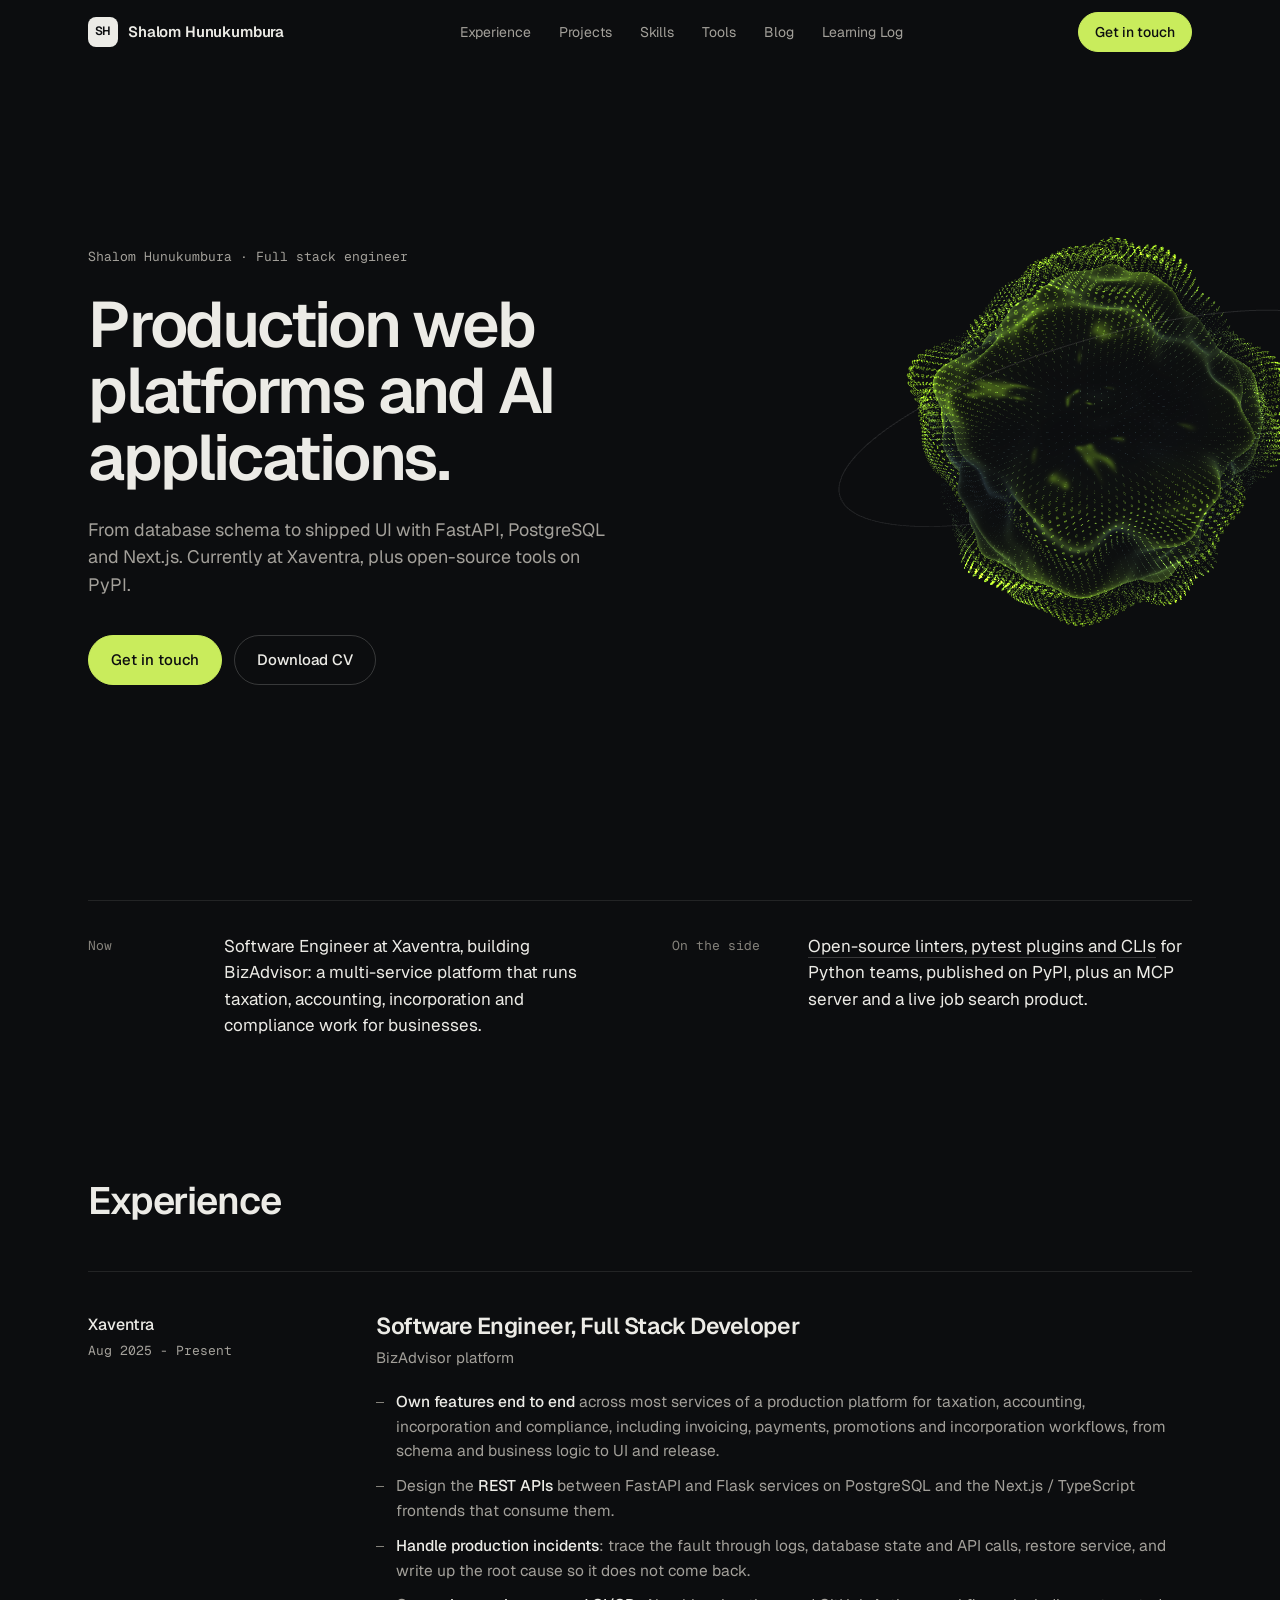
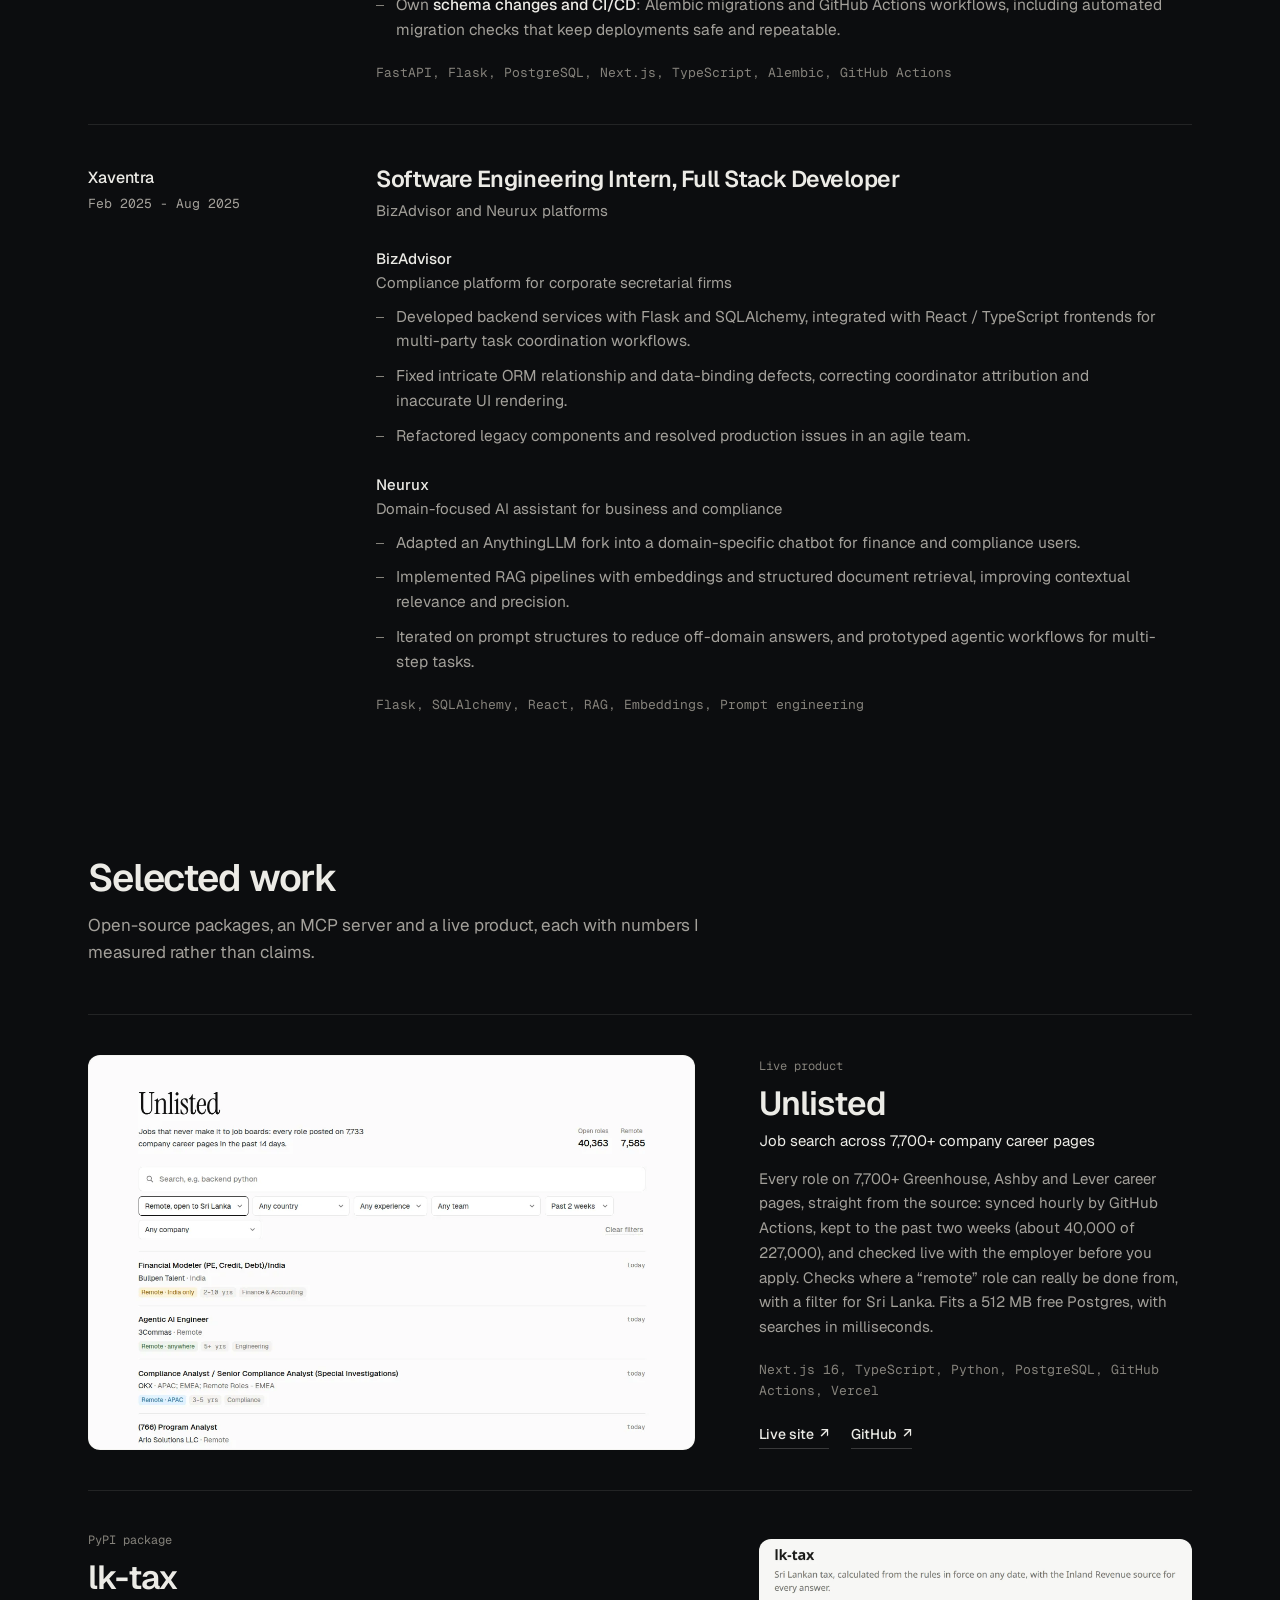
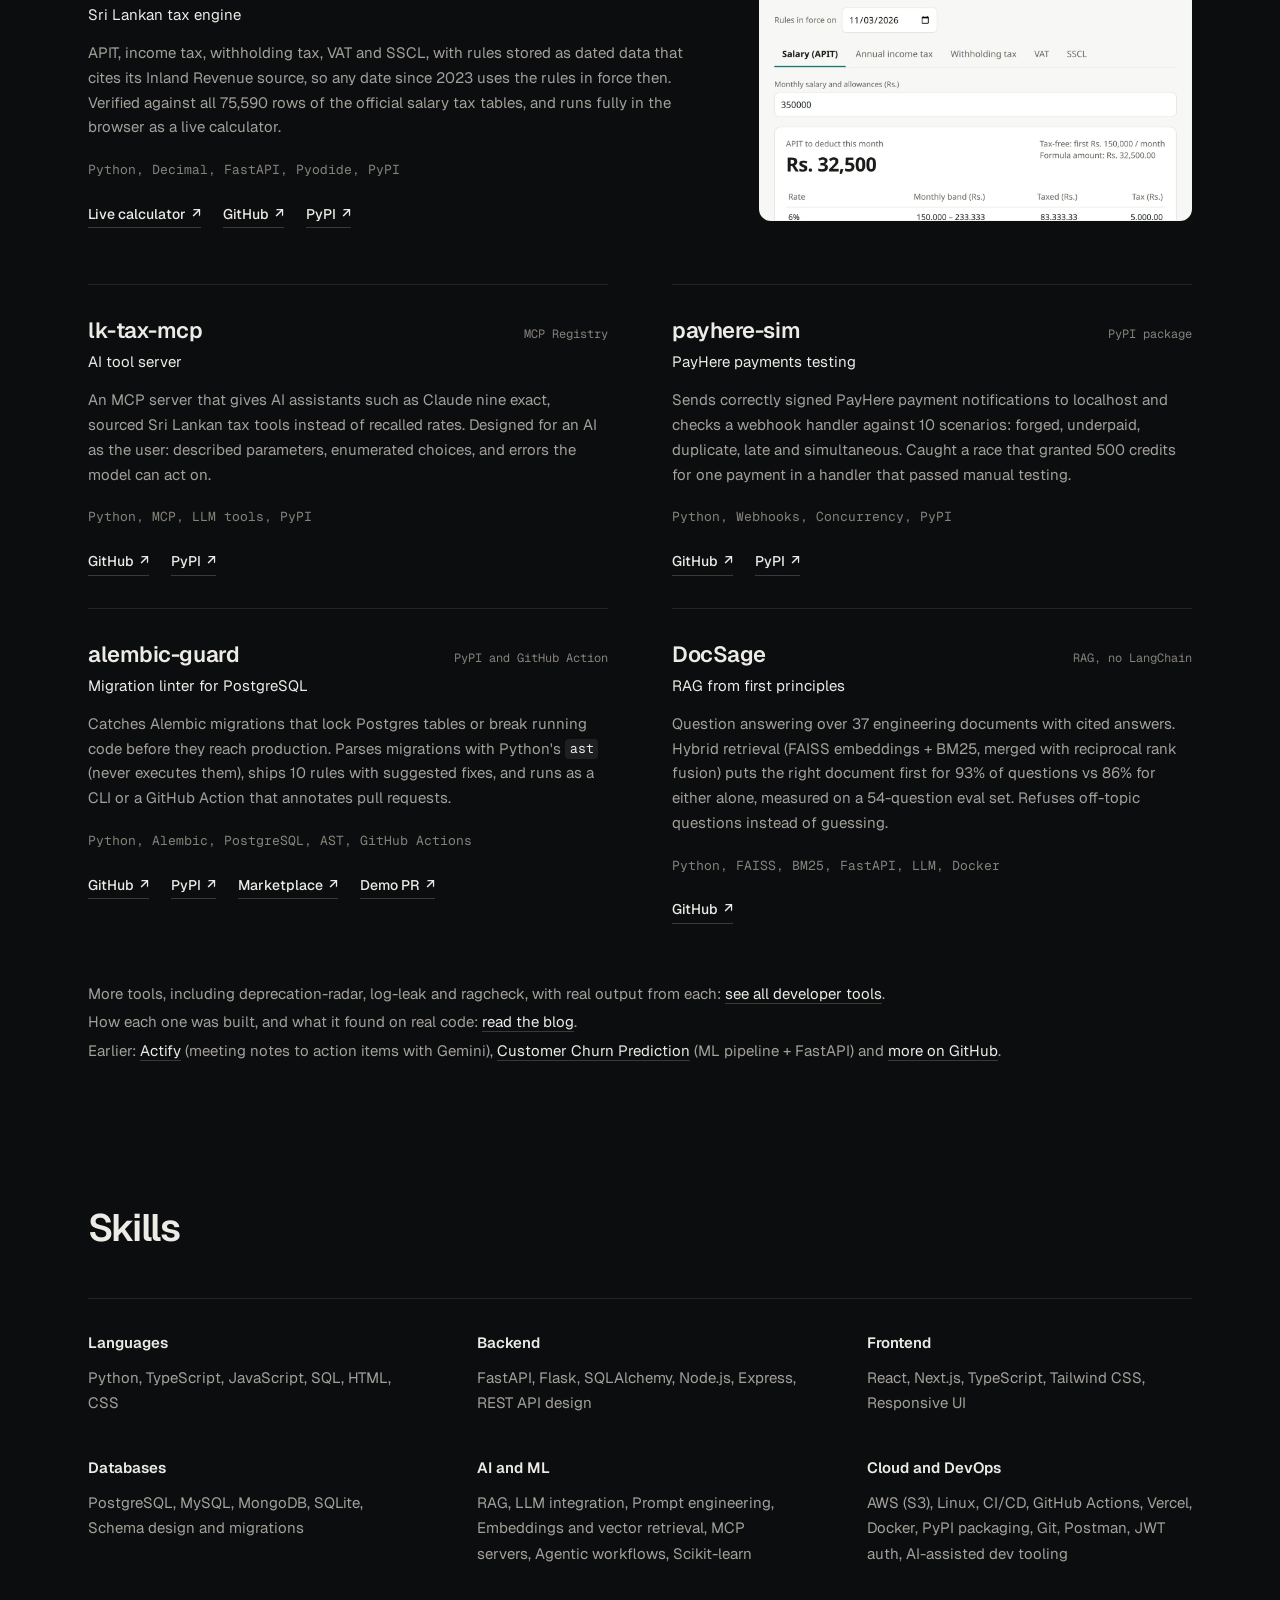
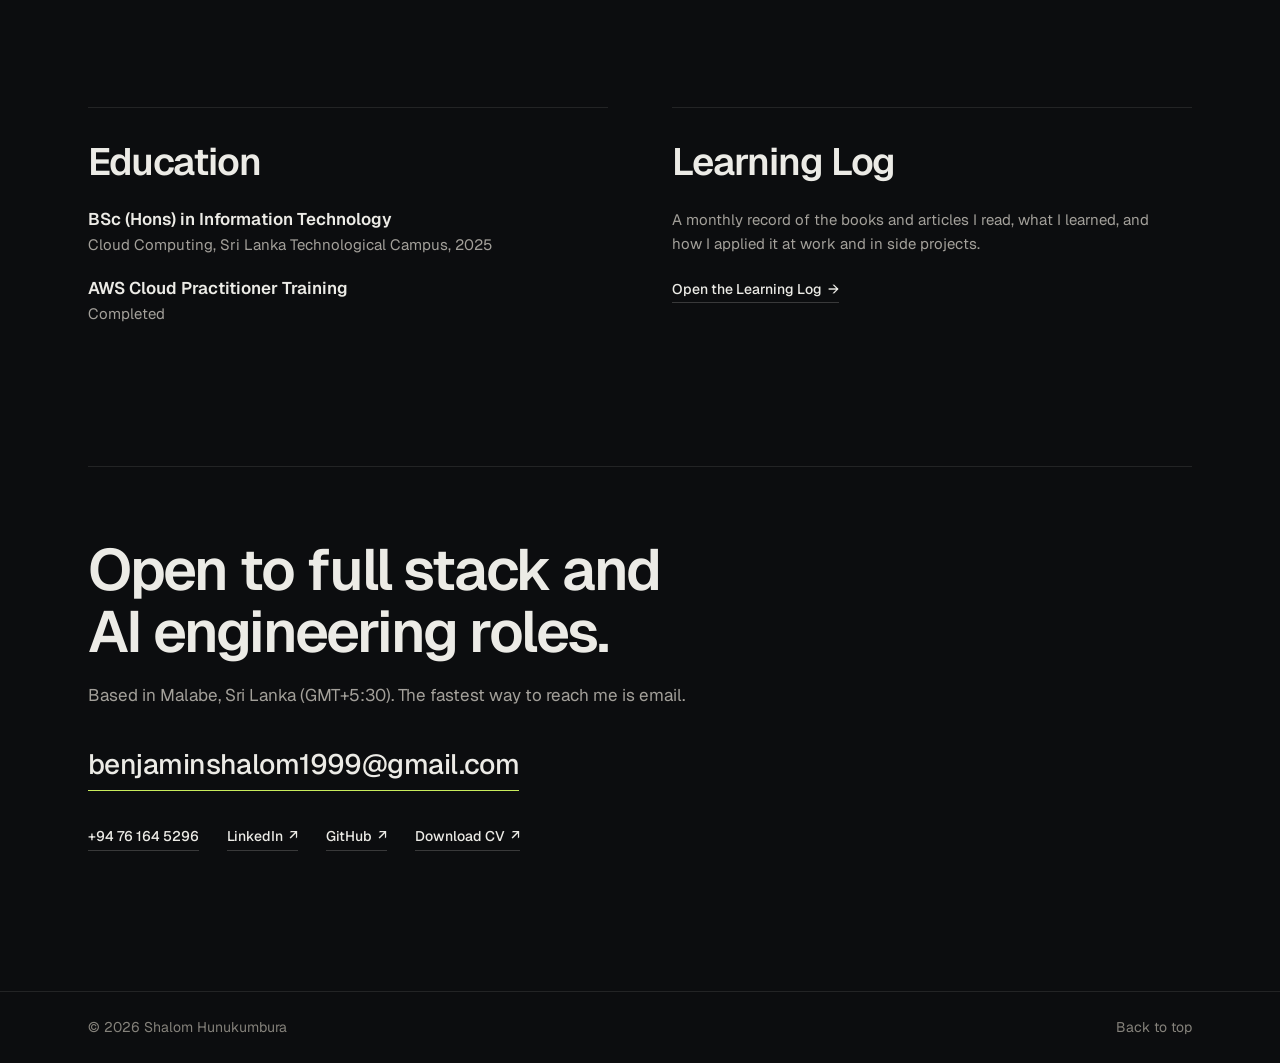
==== commit 2ea0f70f: "Link the blog from the nav and the projects section" ====
--- a/index.html
+++ b/index.html
@@ -33,6 +33,7 @@
           <a href="#projects">Projects</a>
           <a href="#skills">Skills</a>
           <a href="https://shalomhunukumbura.github.io/tools/">Tools</a>
+          <a href="blog.html">Blog</a>
           <a href="learning-log.html">Learning Log</a>
         </nav>
         <div class="topbar-actions">
@@ -215,6 +216,7 @@
 
         <p class="more-projects" data-reveal>
           More tools, including deprecation-radar, log-leak and ragcheck, with real output from each: <a href="https://shalomhunukumbura.github.io/tools/">see all developer tools</a>.<br />
+          How each one was built, and what it found on real code: <a href="blog.html">read the blog</a>.<br />
           Earlier: <a href="https://github.com/ShalomHunukumbura/actify" target="_blank" rel="noopener noreferrer">Actify</a> (meeting notes to action items with Gemini),
           <a href="https://github.com/ShalomHunukumbura/customer-churn-prediction" target="_blank" rel="noopener noreferrer">Customer Churn Prediction</a> (ML pipeline + FastAPI) and
           <a href="https://github.com/ShalomHunukumbura" target="_blank" rel="noopener noreferrer">more on GitHub</a>.
--- a/home.css
+++ b/home.css
@@ -741,6 +741,243 @@
   color: var(--text);
 }
 
+/* ---------- Inner pages (Learning Log) ---------- */
+
+.site-nav a[aria-current="page"] {
+  color: var(--text);
+}
+
+.page-head {
+  padding-top: clamp(120px, 14vw, 168px);
+}
+
+.page-head h1 {
+  font-size: clamp(40px, 5vw, 64px);
+  line-height: 1.04;
+  letter-spacing: -0.035em;
+  font-weight: 600;
+}
+
+.page-lead {
+  max-width: 56ch;
+  margin-top: 20px;
+  color: var(--muted);
+  font-size: clamp(17px, 1.4vw, 19px);
+}
+
+.log-totals {
+  margin-top: 16px;
+  color: var(--dim);
+  font-family: var(--font-mono);
+  font-size: 13px;
+}
+
+.log-section {
+  padding-top: clamp(48px, 6vw, 72px);
+  padding-bottom: clamp(88px, 11vw, 144px);
+}
+
+.log-entry {
+  border-top: 1px solid var(--line);
+}
+
+.log-entry:last-child {
+  border-bottom: 1px solid var(--line);
+}
+
+.log-summary {
+  display: grid;
+  grid-template-columns: minmax(0, 1fr) auto auto;
+  align-items: baseline;
+  gap: 16px;
+  padding: 24px 0;
+  cursor: pointer;
+  list-style: none;
+}
+
+.log-summary::-webkit-details-marker {
+  display: none;
+}
+
+.log-summary h3 {
+  font-size: clamp(20px, 2vw, 24px);
+  letter-spacing: -0.02em;
+  font-weight: 600;
+}
+
+.log-counts {
+  color: var(--dim);
+  font-family: var(--font-mono);
+  font-size: 13px;
+}
+
+.log-toggle {
+  position: relative;
+  width: 12px;
+  height: 12px;
+  align-self: center;
+}
+
+.log-toggle::before,
+.log-toggle::after {
+  content: "";
+  position: absolute;
+  left: 0;
+  top: 50%;
+  width: 12px;
+  height: 1.5px;
+  background: var(--muted);
+  transition: transform 0.25s var(--ease);
+}
+
+.log-toggle::after {
+  transform: rotate(90deg);
+}
+
+.log-entry[open] .log-toggle::after {
+  transform: rotate(0deg);
+}
+
+.log-summary:hover h3 {
+  color: var(--accent);
+}
+
+.log-content {
+  display: grid;
+  grid-template-columns: repeat(2, minmax(0, 1fr));
+  gap: 32px clamp(32px, 5vw, 64px);
+  padding: 8px 0 40px;
+}
+
+.log-title {
+  margin-bottom: 12px;
+  font-size: 15px;
+  font-weight: 600;
+}
+
+.log-list {
+  display: grid;
+  gap: 12px;
+}
+
+.log-list li {
+  position: relative;
+  padding-left: 20px;
+  color: var(--muted);
+  font-size: 15px;
+}
+
+.log-list li::before {
+  content: "";
+  position: absolute;
+  left: 0;
+  top: 0.8em;
+  width: 8px;
+  height: 1px;
+  background: var(--dim);
+}
+
+.log-list strong {
+  color: var(--text);
+  font-weight: 500;
+}
+
+.log-list a {
+  color: var(--text);
+  border-bottom: 1px solid var(--line-2);
+  transition:
+    color 0.2s,
+    border-color 0.2s;
+}
+
+.log-list a:hover {
+  color: var(--accent);
+  border-color: var(--accent);
+}
+
+.log-author {
+  color: var(--muted);
+}
+
+.log-note {
+  display: block;
+  margin-top: 2px;
+  color: var(--dim);
+  font-size: 14px;
+}
+
+.log-none,
+.log-empty {
+  color: var(--dim);
+  font-size: 15px;
+}
+
+.admin {
+  margin-top: 48px;
+  padding: 24px;
+  border: 1px solid var(--line);
+  border-radius: var(--radius);
+  background: var(--bg-2);
+}
+
+.admin-heading {
+  margin-bottom: 16px;
+  font-size: 18px;
+  font-weight: 600;
+}
+
+.admin-toolbar {
+  display: flex;
+  flex-wrap: wrap;
+  gap: 8px;
+  margin: 12px 0;
+}
+
+.admin .btn {
+  background: transparent;
+  color: var(--text);
+  font-family: inherit;
+  cursor: pointer;
+}
+
+.admin .btn-primary {
+  background: var(--accent);
+  color: var(--accent-ink);
+}
+
+.admin-note,
+#admin-status {
+  color: var(--muted);
+  font-size: 14px;
+}
+
+.admin-label {
+  display: block;
+  margin-top: 12px;
+  font-size: 14px;
+  font-weight: 500;
+}
+
+#admin-json-editor {
+  width: 100%;
+  min-height: 320px;
+  margin-top: 8px;
+  padding: 12px;
+  border: 1px solid var(--line-2);
+  border-radius: 8px;
+  background: var(--bg);
+  color: var(--text);
+  font: 13px/1.6 var(--font-mono);
+}
+
+.admin-error {
+  color: #f19a8f;
+}
+
+.admin-success {
+  color: var(--accent);
+}
+
 /* ---------- Motion (all of it opts in; reduced motion gets a static page) ---------- */
 
 @media (prefers-reduced-motion: no-preference) {
@@ -804,6 +1041,23 @@
 }
 
 /* ---------- Responsive ---------- */
+
+.site-nav a,
+.brand-name {
+  white-space: nowrap;
+}
+
+/* Six links fit beside the full name above 1040px; between that and the menu
+   breakpoint, the mark alone stands for the name. */
+@media (max-width: 1040px) {
+  .site-nav {
+    gap: 22px;
+  }
+
+  .brand-name {
+    display: none;
+  }
+}
 
 @media (max-width: 1100px) {
   .hero-copy {
@@ -884,7 +1138,8 @@
   }
 
   .works,
-  .duo {
+  .duo,
+  .log-content {
     grid-template-columns: 1fr;
   }
 
@@ -907,4 +1162,12 @@
     grid-template-columns: 1fr;
     gap: 4px;
   }
-}
+
+  .log-summary {
+    grid-template-columns: minmax(0, 1fr) auto;
+  }
+
+  .log-counts {
+    grid-row: 2;
+  }
+}
